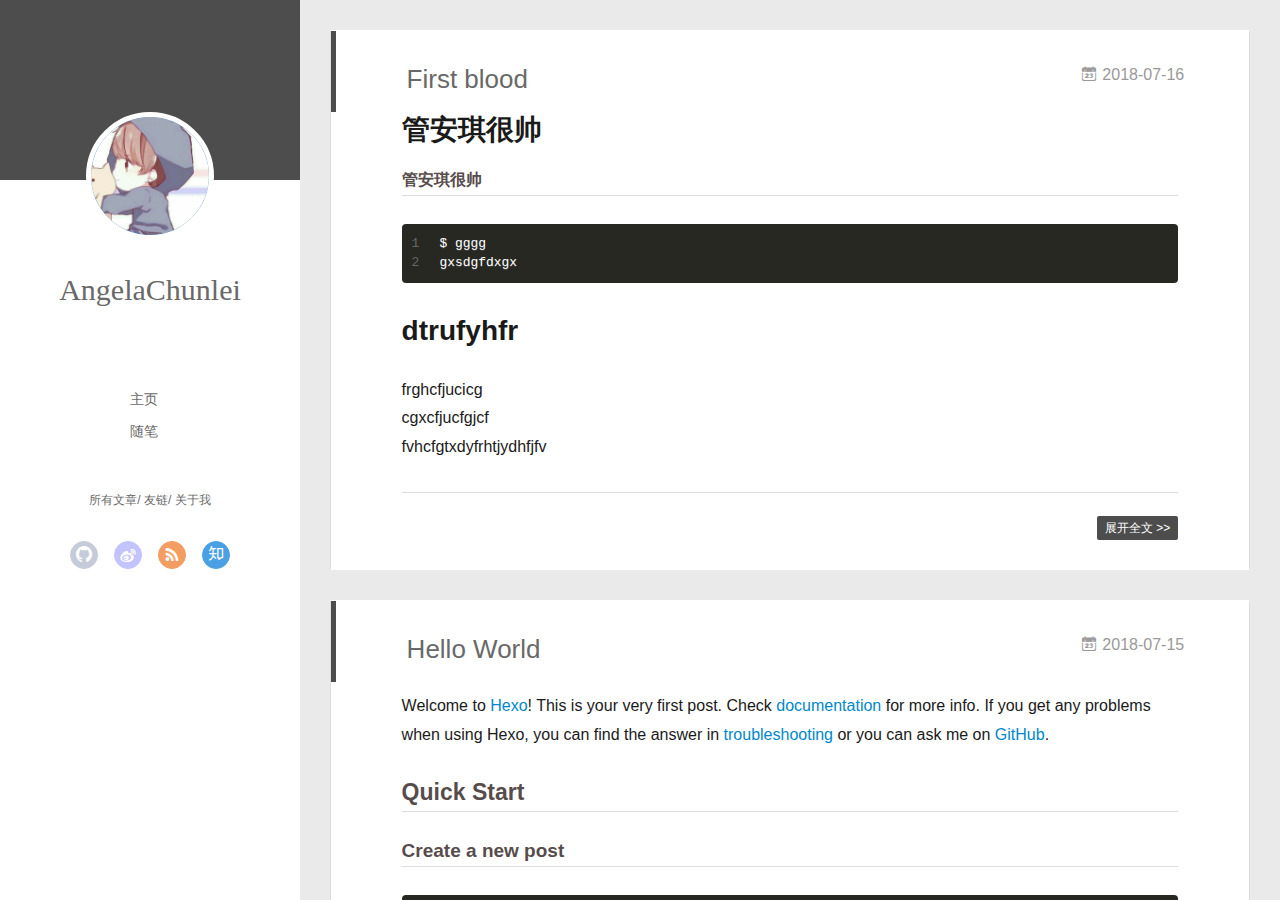
==== index.html @ 21197af5 "Site updated: 2018-07-16 19:53:15" ====
<!DOCTYPE html>
<html>
<head>
  <meta charset="utf-8">
  
  <meta name="renderer" content="webkit">
  <meta http-equiv="X-UA-Compatible" content="IE=edge" >
  <link rel="dns-prefetch" href="http://yoursite.com">
  <title>Dondo Music</title>
  <meta name="viewport" content="width=device-width, initial-scale=1, maximum-scale=1">
  <meta property="og:type" content="website">
<meta property="og:title" content="Dondo Music">
<meta property="og:url" content="http://yoursite.com/index.html">
<meta property="og:site_name" content="Dondo Music">
<meta property="og:locale" content="default">
<meta name="twitter:card" content="summary">
<meta name="twitter:title" content="Dondo Music">
  
    <link rel="alternative" href="/atom.xml" title="Dondo Music" type="application/atom+xml">
  
  
    <link rel="icon" href="/favicon.png">
  
  <link rel="stylesheet" type="text/css" href="/./main.0cf68a.css">
  <style type="text/css">
  
    #container.show {
      background: linear-gradient(200deg,#a0cfe4,#e8c37e);
    }
  </style>
  

  

</head>

<body>
  <div id="container" q-class="show:isCtnShow">
    <canvas id="anm-canvas" class="anm-canvas"></canvas>
    <div class="left-col" q-class="show:isShow">
      
<div class="overlay" style="background: #4d4d4d"></div>
<div class="intrude-less">
	<header id="header" class="inner">
		<a href="/" class="profilepic">
			<img src="img/2.jpg" class="js-avatar">
		</a>
		<hgroup>
		  <h1 class="header-author"><a href="/">AngelaChunlei</a></h1>
		</hgroup>
		

		<nav class="header-menu">
			<ul>
			
				<li><a href="/">主页</a></li>
	        
				<li><a href="/tags/随笔/">随笔</a></li>
	        
			</ul>
		</nav>
		<nav class="header-smart-menu">
    		
    			
    			<a q-on="click: openSlider(e, 'innerArchive')" href="javascript:void(0)">所有文章</a>
    			
            
    			
    			<a q-on="click: openSlider(e, 'friends')" href="javascript:void(0)">友链</a>
    			
            
    			
    			<a q-on="click: openSlider(e, 'aboutme')" href="javascript:void(0)">关于我</a>
    			
            
		</nav>
		<nav class="header-nav">
			<div class="social">
				
					<a class="github" target="_blank" href="#" title="github"><i class="icon-github"></i></a>
		        
					<a class="weibo" target="_blank" href="#" title="weibo"><i class="icon-weibo"></i></a>
		        
					<a class="rss" target="_blank" href="#" title="rss"><i class="icon-rss"></i></a>
		        
					<a class="zhihu" target="_blank" href="#" title="zhihu"><i class="icon-zhihu"></i></a>
		        
			</div>
		</nav>
	</header>		
</div>

    </div>
    <div class="mid-col" q-class="show:isShow,hide:isShow|isFalse">
      
<nav id="mobile-nav">
  	<div class="overlay js-overlay" style="background: #4d4d4d"></div>
	<div class="btnctn js-mobile-btnctn">
  		<div class="slider-trigger list" q-on="click: openSlider(e)"><i class="icon icon-sort"></i></div>
	</div>
	<div class="intrude-less">
		<header id="header" class="inner">
			<div class="profilepic">
				<img src="img/2.jpg" class="js-avatar">
			</div>
			<hgroup>
			  <h1 class="header-author js-header-author">AngelaChunlei</h1>
			</hgroup>
			
			
			
				
			
				
			
			
			
			<nav class="header-nav">
				<div class="social">
					
						<a class="github" target="_blank" href="#" title="github"><i class="icon-github"></i></a>
			        
						<a class="weibo" target="_blank" href="#" title="weibo"><i class="icon-weibo"></i></a>
			        
						<a class="rss" target="_blank" href="#" title="rss"><i class="icon-rss"></i></a>
			        
						<a class="zhihu" target="_blank" href="#" title="zhihu"><i class="icon-zhihu"></i></a>
			        
				</div>
			</nav>

			<nav class="header-menu js-header-menu">
				<ul style="width: 50%">
				
				
					<li style="width: 50%"><a href="/">主页</a></li>
		        
					<li style="width: 50%"><a href="/tags/随笔/">随笔</a></li>
		        
				</ul>
			</nav>
		</header>				
	</div>
	<div class="mobile-mask" style="display:none" q-show="isShow"></div>
</nav>

      <div id="wrapper" class="body-wrap">
        <div class="menu-l">
          <div class="canvas-wrap">
            <canvas data-colors="#eaeaea" data-sectionHeight="100" data-contentId="js-content" id="myCanvas1" class="anm-canvas"></canvas>
          </div>
          <div id="js-content" class="content-ll">
            
  
    <article id="post-First-blood" class="article article-type-post  article-index" itemscope itemprop="blogPost">
  <div class="article-inner">
    
      <header class="article-header">
        
  
    <h1 itemprop="name">
      <a class="article-title" href="/2018/07/16/First-blood/">First blood</a>
    </h1>
  

        
        <a href="/2018/07/16/First-blood/" class="archive-article-date">
  	<time datetime="2018-07-16T11:50:31.000Z" itemprop="datePublished"><i class="icon-calendar icon"></i>2018-07-16</time>
</a>
        
      </header>
    
    <div class="article-entry" itemprop="articleBody">
      
        <h1 id="管安琪很帅"><a href="#管安琪很帅" class="headerlink" title="管安琪很帅"></a>管安琪很帅</h1><h5 id="管安琪很帅-1"><a href="#管安琪很帅-1" class="headerlink" title="管安琪很帅"></a>管安琪很帅</h5><figure class="highlight plain"><table><tr><td class="gutter"><pre><span class="line">1</span><br><span class="line">2</span><br></pre></td><td class="code"><pre><span class="line">$ gggg</span><br><span class="line">gxsdgfdxgx</span><br></pre></td></tr></table></figure>
<h1 id="dtrufyhfr"><a href="#dtrufyhfr" class="headerlink" title="dtrufyhfr"></a>dtrufyhfr</h1><p>frghcfjucicg<br>cgxcfjucfgjcf<br>fvhcfgtxdyfrhtjydhfjfv</p>

      

      
    </div>
    <div class="article-info article-info-index">
      
      
      

      
        <p class="article-more-link">
          <a class="article-more-a" href="/2018/07/16/First-blood/">展开全文 >></a>
        </p>
      

      
      <div class="clearfix"></div>
    </div>
  </div>
</article>

<aside class="wrap-side-operation">
    <div class="mod-side-operation">
        
        <div class="jump-container" id="js-jump-container" style="display:none;">
            <a href="javascript:void(0)" class="mod-side-operation__jump-to-top">
                <i class="icon-font icon-back"></i>
            </a>
            <div id="js-jump-plan-container" class="jump-plan-container" style="top: -11px;">
                <i class="icon-font icon-plane jump-plane"></i>
            </div>
        </div>
        
        
    </div>
</aside>




  
    <article id="post-hello-world" class="article article-type-post  article-index" itemscope itemprop="blogPost">
  <div class="article-inner">
    
      <header class="article-header">
        
  
    <h1 itemprop="name">
      <a class="article-title" href="/2018/07/15/hello-world/">Hello World</a>
    </h1>
  

        
        <a href="/2018/07/15/hello-world/" class="archive-article-date">
  	<time datetime="2018-07-15T01:03:56.798Z" itemprop="datePublished"><i class="icon-calendar icon"></i>2018-07-15</time>
</a>
        
      </header>
    
    <div class="article-entry" itemprop="articleBody">
      
        <p>Welcome to <a href="https://hexo.io/" target="_blank" rel="noopener">Hexo</a>! This is your very first post. Check <a href="https://hexo.io/docs/" target="_blank" rel="noopener">documentation</a> for more info. If you get any problems when using Hexo, you can find the answer in <a href="https://hexo.io/docs/troubleshooting.html" target="_blank" rel="noopener">troubleshooting</a> or you can ask me on <a href="https://github.com/hexojs/hexo/issues" target="_blank" rel="noopener">GitHub</a>.</p>
<h2 id="Quick-Start"><a href="#Quick-Start" class="headerlink" title="Quick Start"></a>Quick Start</h2><h3 id="Create-a-new-post"><a href="#Create-a-new-post" class="headerlink" title="Create a new post"></a>Create a new post</h3><figure class="highlight bash"><table><tr><td class="gutter"><pre><span class="line">1</span><br></pre></td><td class="code"><pre><span class="line">$ hexo new <span class="string">"My New Post"</span></span><br></pre></td></tr></table></figure>
<p>More info: <a href="https://hexo.io/docs/writing.html" target="_blank" rel="noopener">Writing</a></p>
<h3 id="Run-server"><a href="#Run-server" class="headerlink" title="Run server"></a>Run server</h3><figure class="highlight bash"><table><tr><td class="gutter"><pre><span class="line">1</span><br></pre></td><td class="code"><pre><span class="line">$ hexo server</span><br></pre></td></tr></table></figure>
<p>More info: <a href="https://hexo.io/docs/server.html" target="_blank" rel="noopener">Server</a></p>
<h3 id="Generate-static-files"><a href="#Generate-static-files" class="headerlink" title="Generate static files"></a>Generate static files</h3><figure class="highlight bash"><table><tr><td class="gutter"><pre><span class="line">1</span><br></pre></td><td class="code"><pre><span class="line">$ hexo generate</span><br></pre></td></tr></table></figure>
<p>More info: <a href="https://hexo.io/docs/generating.html" target="_blank" rel="noopener">Generating</a></p>
<h3 id="Deploy-to-remote-sites"><a href="#Deploy-to-remote-sites" class="headerlink" title="Deploy to remote sites"></a>Deploy to remote sites</h3><figure class="highlight bash"><table><tr><td class="gutter"><pre><span class="line">1</span><br></pre></td><td class="code"><pre><span class="line">$ hexo deploy</span><br></pre></td></tr></table></figure>
<p>More info: <a href="https://hexo.io/docs/deployment.html" target="_blank" rel="noopener">Deployment</a></p>

      

      
    </div>
    <div class="article-info article-info-index">
      
      
      

      
        <p class="article-more-link">
          <a class="article-more-a" href="/2018/07/15/hello-world/">展开全文 >></a>
        </p>
      

      
      <div class="clearfix"></div>
    </div>
  </div>
</article>

<aside class="wrap-side-operation">
    <div class="mod-side-operation">
        
        <div class="jump-container" id="js-jump-container" style="display:none;">
            <a href="javascript:void(0)" class="mod-side-operation__jump-to-top">
                <i class="icon-font icon-back"></i>
            </a>
            <div id="js-jump-plan-container" class="jump-plan-container" style="top: -11px;">
                <i class="icon-font icon-plane jump-plane"></i>
            </div>
        </div>
        
        
    </div>
</aside>




  
  


          </div>
        </div>
      </div>
      <footer id="footer">
  <div class="outer">
    <div id="footer-info">
    	<div class="footer-left">
    		&copy; 2018 AngelaChunlei
    	</div>
      	<div class="footer-right">
      		<a href="http://hexo.io/" target="_blank">Hexo</a>  Theme <a href="https://github.com/litten/hexo-theme-yilia" target="_blank">Yilia</a> by Litten
      	</div>
    </div>
  </div>
</footer>
    </div>
    <script>
	var yiliaConfig = {
		mathjax: false,
		isHome: true,
		isPost: false,
		isArchive: false,
		isTag: false,
		isCategory: false,
		open_in_new: false,
		toc_hide_index: true,
		root: "/",
		innerArchive: true,
		showTags: false
	}
</script>

<script>!function(t){function n(e){if(r[e])return r[e].exports;var i=r[e]={exports:{},id:e,loaded:!1};return t[e].call(i.exports,i,i.exports,n),i.loaded=!0,i.exports}var r={};n.m=t,n.c=r,n.p="./",n(0)}([function(t,n,r){r(195),t.exports=r(191)},function(t,n,r){var e=r(3),i=r(52),o=r(27),u=r(28),c=r(53),f="prototype",a=function(t,n,r){var s,l,h,v,p=t&a.F,d=t&a.G,y=t&a.S,g=t&a.P,b=t&a.B,m=d?e:y?e[n]||(e[n]={}):(e[n]||{})[f],x=d?i:i[n]||(i[n]={}),w=x[f]||(x[f]={});d&&(r=n);for(s in r)l=!p&&m&&void 0!==m[s],h=(l?m:r)[s],v=b&&l?c(h,e):g&&"function"==typeof h?c(Function.call,h):h,m&&u(m,s,h,t&a.U),x[s]!=h&&o(x,s,v),g&&w[s]!=h&&(w[s]=h)};e.core=i,a.F=1,a.G=2,a.S=4,a.P=8,a.B=16,a.W=32,a.U=64,a.R=128,t.exports=a},function(t,n,r){var e=r(6);t.exports=function(t){if(!e(t))throw TypeError(t+" is not an object!");return t}},function(t,n){var r=t.exports="undefined"!=typeof window&&window.Math==Math?window:"undefined"!=typeof self&&self.Math==Math?self:Function("return this")();"number"==typeof __g&&(__g=r)},function(t,n){t.exports=function(t){try{return!!t()}catch(t){return!0}}},function(t,n){var r=t.exports="undefined"!=typeof window&&window.Math==Math?window:"undefined"!=typeof self&&self.Math==Math?self:Function("return this")();"number"==typeof __g&&(__g=r)},function(t,n){t.exports=function(t){return"object"==typeof t?null!==t:"function"==typeof t}},function(t,n,r){var e=r(126)("wks"),i=r(76),o=r(3).Symbol,u="function"==typeof o;(t.exports=function(t){return e[t]||(e[t]=u&&o[t]||(u?o:i)("Symbol."+t))}).store=e},function(t,n){var r={}.hasOwnProperty;t.exports=function(t,n){return r.call(t,n)}},function(t,n,r){var e=r(94),i=r(33);t.exports=function(t){return e(i(t))}},function(t,n,r){t.exports=!r(4)(function(){return 7!=Object.defineProperty({},"a",{get:function(){return 7}}).a})},function(t,n,r){var e=r(2),i=r(167),o=r(50),u=Object.defineProperty;n.f=r(10)?Object.defineProperty:function(t,n,r){if(e(t),n=o(n,!0),e(r),i)try{return u(t,n,r)}catch(t){}if("get"in r||"set"in r)throw TypeError("Accessors not supported!");return"value"in r&&(t[n]=r.value),t}},function(t,n,r){t.exports=!r(18)(function(){return 7!=Object.defineProperty({},"a",{get:function(){return 7}}).a})},function(t,n,r){var e=r(14),i=r(22);t.exports=r(12)?function(t,n,r){return e.f(t,n,i(1,r))}:function(t,n,r){return t[n]=r,t}},function(t,n,r){var e=r(20),i=r(58),o=r(42),u=Object.defineProperty;n.f=r(12)?Object.defineProperty:function(t,n,r){if(e(t),n=o(n,!0),e(r),i)try{return u(t,n,r)}catch(t){}if("get"in r||"set"in r)throw TypeError("Accessors not supported!");return"value"in r&&(t[n]=r.value),t}},function(t,n,r){var e=r(40)("wks"),i=r(23),o=r(5).Symbol,u="function"==typeof o;(t.exports=function(t){return e[t]||(e[t]=u&&o[t]||(u?o:i)("Symbol."+t))}).store=e},function(t,n,r){var e=r(67),i=Math.min;t.exports=function(t){return t>0?i(e(t),9007199254740991):0}},function(t,n,r){var e=r(46);t.exports=function(t){return Object(e(t))}},function(t,n){t.exports=function(t){try{return!!t()}catch(t){return!0}}},function(t,n,r){var e=r(63),i=r(34);t.exports=Object.keys||function(t){return e(t,i)}},function(t,n,r){var e=r(21);t.exports=function(t){if(!e(t))throw TypeError(t+" is not an object!");return t}},function(t,n){t.exports=function(t){return"object"==typeof t?null!==t:"function"==typeof t}},function(t,n){t.exports=function(t,n){return{enumerable:!(1&t),configurable:!(2&t),writable:!(4&t),value:n}}},function(t,n){var r=0,e=Math.random();t.exports=function(t){return"Symbol(".concat(void 0===t?"":t,")_",(++r+e).toString(36))}},function(t,n){var r={}.hasOwnProperty;t.exports=function(t,n){return r.call(t,n)}},function(t,n){var r=t.exports={version:"2.4.0"};"number"==typeof __e&&(__e=r)},function(t,n){t.exports=function(t){if("function"!=typeof t)throw TypeError(t+" is not a function!");return t}},function(t,n,r){var e=r(11),i=r(66);t.exports=r(10)?function(t,n,r){return e.f(t,n,i(1,r))}:function(t,n,r){return t[n]=r,t}},function(t,n,r){var e=r(3),i=r(27),o=r(24),u=r(76)("src"),c="toString",f=Function[c],a=(""+f).split(c);r(52).inspectSource=function(t){return f.call(t)},(t.exports=function(t,n,r,c){var f="function"==typeof r;f&&(o(r,"name")||i(r,"name",n)),t[n]!==r&&(f&&(o(r,u)||i(r,u,t[n]?""+t[n]:a.join(String(n)))),t===e?t[n]=r:c?t[n]?t[n]=r:i(t,n,r):(delete t[n],i(t,n,r)))})(Function.prototype,c,function(){return"function"==typeof this&&this[u]||f.call(this)})},function(t,n,r){var e=r(1),i=r(4),o=r(46),u=function(t,n,r,e){var i=String(o(t)),u="<"+n;return""!==r&&(u+=" "+r+'="'+String(e).replace(/"/g,"&quot;")+'"'),u+">"+i+"</"+n+">"};t.exports=function(t,n){var r={};r[t]=n(u),e(e.P+e.F*i(function(){var n=""[t]('"');return n!==n.toLowerCase()||n.split('"').length>3}),"String",r)}},function(t,n,r){var e=r(115),i=r(46);t.exports=function(t){return e(i(t))}},function(t,n,r){var e=r(116),i=r(66),o=r(30),u=r(50),c=r(24),f=r(167),a=Object.getOwnPropertyDescriptor;n.f=r(10)?a:function(t,n){if(t=o(t),n=u(n,!0),f)try{return a(t,n)}catch(t){}if(c(t,n))return i(!e.f.call(t,n),t[n])}},function(t,n,r){var e=r(24),i=r(17),o=r(145)("IE_PROTO"),u=Object.prototype;t.exports=Object.getPrototypeOf||function(t){return t=i(t),e(t,o)?t[o]:"function"==typeof t.constructor&&t instanceof t.constructor?t.constructor.prototype:t instanceof Object?u:null}},function(t,n){t.exports=function(t){if(void 0==t)throw TypeError("Can't call method on  "+t);return t}},function(t,n){t.exports="constructor,hasOwnProperty,isPrototypeOf,propertyIsEnumerable,toLocaleString,toString,valueOf".split(",")},function(t,n){t.exports={}},function(t,n){t.exports=!0},function(t,n){n.f={}.propertyIsEnumerable},function(t,n,r){var e=r(14).f,i=r(8),o=r(15)("toStringTag");t.exports=function(t,n,r){t&&!i(t=r?t:t.prototype,o)&&e(t,o,{configurable:!0,value:n})}},function(t,n,r){var e=r(40)("keys"),i=r(23);t.exports=function(t){return e[t]||(e[t]=i(t))}},function(t,n,r){var e=r(5),i="__core-js_shared__",o=e[i]||(e[i]={});t.exports=function(t){return o[t]||(o[t]={})}},function(t,n){var r=Math.ceil,e=Math.floor;t.exports=function(t){return isNaN(t=+t)?0:(t>0?e:r)(t)}},function(t,n,r){var e=r(21);t.exports=function(t,n){if(!e(t))return t;var r,i;if(n&&"function"==typeof(r=t.toString)&&!e(i=r.call(t)))return i;if("function"==typeof(r=t.valueOf)&&!e(i=r.call(t)))return i;if(!n&&"function"==typeof(r=t.toString)&&!e(i=r.call(t)))return i;throw TypeError("Can't convert object to primitive value")}},function(t,n,r){var e=r(5),i=r(25),o=r(36),u=r(44),c=r(14).f;t.exports=function(t){var n=i.Symbol||(i.Symbol=o?{}:e.Symbol||{});"_"==t.charAt(0)||t in n||c(n,t,{value:u.f(t)})}},function(t,n,r){n.f=r(15)},function(t,n){var r={}.toString;t.exports=function(t){return r.call(t).slice(8,-1)}},function(t,n){t.exports=function(t){if(void 0==t)throw TypeError("Can't call method on  "+t);return t}},function(t,n,r){var e=r(4);t.exports=function(t,n){return!!t&&e(function(){n?t.call(null,function(){},1):t.call(null)})}},function(t,n,r){var e=r(53),i=r(115),o=r(17),u=r(16),c=r(203);t.exports=function(t,n){var r=1==t,f=2==t,a=3==t,s=4==t,l=6==t,h=5==t||l,v=n||c;return function(n,c,p){for(var d,y,g=o(n),b=i(g),m=e(c,p,3),x=u(b.length),w=0,S=r?v(n,x):f?v(n,0):void 0;x>w;w++)if((h||w in b)&&(d=b[w],y=m(d,w,g),t))if(r)S[w]=y;else if(y)switch(t){case 3:return!0;case 5:return d;case 6:return w;case 2:S.push(d)}else if(s)return!1;return l?-1:a||s?s:S}}},function(t,n,r){var e=r(1),i=r(52),o=r(4);t.exports=function(t,n){var r=(i.Object||{})[t]||Object[t],u={};u[t]=n(r),e(e.S+e.F*o(function(){r(1)}),"Object",u)}},function(t,n,r){var e=r(6);t.exports=function(t,n){if(!e(t))return t;var r,i;if(n&&"function"==typeof(r=t.toString)&&!e(i=r.call(t)))return i;if("function"==typeof(r=t.valueOf)&&!e(i=r.call(t)))return i;if(!n&&"function"==typeof(r=t.toString)&&!e(i=r.call(t)))return i;throw TypeError("Can't convert object to primitive value")}},function(t,n,r){var e=r(5),i=r(25),o=r(91),u=r(13),c="prototype",f=function(t,n,r){var a,s,l,h=t&f.F,v=t&f.G,p=t&f.S,d=t&f.P,y=t&f.B,g=t&f.W,b=v?i:i[n]||(i[n]={}),m=b[c],x=v?e:p?e[n]:(e[n]||{})[c];v&&(r=n);for(a in r)(s=!h&&x&&void 0!==x[a])&&a in b||(l=s?x[a]:r[a],b[a]=v&&"function"!=typeof x[a]?r[a]:y&&s?o(l,e):g&&x[a]==l?function(t){var n=function(n,r,e){if(this instanceof t){switch(arguments.length){case 0:return new t;case 1:return new t(n);case 2:return new t(n,r)}return new t(n,r,e)}return t.apply(this,arguments)};return n[c]=t[c],n}(l):d&&"function"==typeof l?o(Function.call,l):l,d&&((b.virtual||(b.virtual={}))[a]=l,t&f.R&&m&&!m[a]&&u(m,a,l)))};f.F=1,f.G=2,f.S=4,f.P=8,f.B=16,f.W=32,f.U=64,f.R=128,t.exports=f},function(t,n){var r=t.exports={version:"2.4.0"};"number"==typeof __e&&(__e=r)},function(t,n,r){var e=r(26);t.exports=function(t,n,r){if(e(t),void 0===n)return t;switch(r){case 1:return function(r){return t.call(n,r)};case 2:return function(r,e){return t.call(n,r,e)};case 3:return function(r,e,i){return t.call(n,r,e,i)}}return function(){return t.apply(n,arguments)}}},function(t,n,r){var e=r(183),i=r(1),o=r(126)("metadata"),u=o.store||(o.store=new(r(186))),c=function(t,n,r){var i=u.get(t);if(!i){if(!r)return;u.set(t,i=new e)}var o=i.get(n);if(!o){if(!r)return;i.set(n,o=new e)}return o},f=function(t,n,r){var e=c(n,r,!1);return void 0!==e&&e.has(t)},a=function(t,n,r){var e=c(n,r,!1);return void 0===e?void 0:e.get(t)},s=function(t,n,r,e){c(r,e,!0).set(t,n)},l=function(t,n){var r=c(t,n,!1),e=[];return r&&r.forEach(function(t,n){e.push(n)}),e},h=function(t){return void 0===t||"symbol"==typeof t?t:String(t)},v=function(t){i(i.S,"Reflect",t)};t.exports={store:u,map:c,has:f,get:a,set:s,keys:l,key:h,exp:v}},function(t,n,r){"use strict";if(r(10)){var e=r(69),i=r(3),o=r(4),u=r(1),c=r(127),f=r(152),a=r(53),s=r(68),l=r(66),h=r(27),v=r(73),p=r(67),d=r(16),y=r(75),g=r(50),b=r(24),m=r(180),x=r(114),w=r(6),S=r(17),_=r(137),O=r(70),E=r(32),P=r(71).f,j=r(154),F=r(76),M=r(7),A=r(48),N=r(117),T=r(146),I=r(155),k=r(80),L=r(123),R=r(74),C=r(130),D=r(160),U=r(11),W=r(31),G=U.f,B=W.f,V=i.RangeError,z=i.TypeError,q=i.Uint8Array,K="ArrayBuffer",J="Shared"+K,Y="BYTES_PER_ELEMENT",H="prototype",$=Array[H],X=f.ArrayBuffer,Q=f.DataView,Z=A(0),tt=A(2),nt=A(3),rt=A(4),et=A(5),it=A(6),ot=N(!0),ut=N(!1),ct=I.values,ft=I.keys,at=I.entries,st=$.lastIndexOf,lt=$.reduce,ht=$.reduceRight,vt=$.join,pt=$.sort,dt=$.slice,yt=$.toString,gt=$.toLocaleString,bt=M("iterator"),mt=M("toStringTag"),xt=F("typed_constructor"),wt=F("def_constructor"),St=c.CONSTR,_t=c.TYPED,Ot=c.VIEW,Et="Wrong length!",Pt=A(1,function(t,n){return Tt(T(t,t[wt]),n)}),jt=o(function(){return 1===new q(new Uint16Array([1]).buffer)[0]}),Ft=!!q&&!!q[H].set&&o(function(){new q(1).set({})}),Mt=function(t,n){if(void 0===t)throw z(Et);var r=+t,e=d(t);if(n&&!m(r,e))throw V(Et);return e},At=function(t,n){var r=p(t);if(r<0||r%n)throw V("Wrong offset!");return r},Nt=function(t){if(w(t)&&_t in t)return t;throw z(t+" is not a typed array!")},Tt=function(t,n){if(!(w(t)&&xt in t))throw z("It is not a typed array constructor!");return new t(n)},It=function(t,n){return kt(T(t,t[wt]),n)},kt=function(t,n){for(var r=0,e=n.length,i=Tt(t,e);e>r;)i[r]=n[r++];return i},Lt=function(t,n,r){G(t,n,{get:function(){return this._d[r]}})},Rt=function(t){var n,r,e,i,o,u,c=S(t),f=arguments.length,s=f>1?arguments[1]:void 0,l=void 0!==s,h=j(c);if(void 0!=h&&!_(h)){for(u=h.call(c),e=[],n=0;!(o=u.next()).done;n++)e.push(o.value);c=e}for(l&&f>2&&(s=a(s,arguments[2],2)),n=0,r=d(c.length),i=Tt(this,r);r>n;n++)i[n]=l?s(c[n],n):c[n];return i},Ct=function(){for(var t=0,n=arguments.length,r=Tt(this,n);n>t;)r[t]=arguments[t++];return r},Dt=!!q&&o(function(){gt.call(new q(1))}),Ut=function(){return gt.apply(Dt?dt.call(Nt(this)):Nt(this),arguments)},Wt={copyWithin:function(t,n){return D.call(Nt(this),t,n,arguments.length>2?arguments[2]:void 0)},every:function(t){return rt(Nt(this),t,arguments.length>1?arguments[1]:void 0)},fill:function(t){return C.apply(Nt(this),arguments)},filter:function(t){return It(this,tt(Nt(this),t,arguments.length>1?arguments[1]:void 0))},find:function(t){return et(Nt(this),t,arguments.length>1?arguments[1]:void 0)},findIndex:function(t){return it(Nt(this),t,arguments.length>1?arguments[1]:void 0)},forEach:function(t){Z(Nt(this),t,arguments.length>1?arguments[1]:void 0)},indexOf:function(t){return ut(Nt(this),t,arguments.length>1?arguments[1]:void 0)},includes:function(t){return ot(Nt(this),t,arguments.length>1?arguments[1]:void 0)},join:function(t){return vt.apply(Nt(this),arguments)},lastIndexOf:function(t){return st.apply(Nt(this),arguments)},map:function(t){return Pt(Nt(this),t,arguments.length>1?arguments[1]:void 0)},reduce:function(t){return lt.apply(Nt(this),arguments)},reduceRight:function(t){return ht.apply(Nt(this),arguments)},reverse:function(){for(var t,n=this,r=Nt(n).length,e=Math.floor(r/2),i=0;i<e;)t=n[i],n[i++]=n[--r],n[r]=t;return n},some:function(t){return nt(Nt(this),t,arguments.length>1?arguments[1]:void 0)},sort:function(t){return pt.call(Nt(this),t)},subarray:function(t,n){var r=Nt(this),e=r.length,i=y(t,e);return new(T(r,r[wt]))(r.buffer,r.byteOffset+i*r.BYTES_PER_ELEMENT,d((void 0===n?e:y(n,e))-i))}},Gt=function(t,n){return It(this,dt.call(Nt(this),t,n))},Bt=function(t){Nt(this);var n=At(arguments[1],1),r=this.length,e=S(t),i=d(e.length),o=0;if(i+n>r)throw V(Et);for(;o<i;)this[n+o]=e[o++]},Vt={entries:function(){return at.call(Nt(this))},keys:function(){return ft.call(Nt(this))},values:function(){return ct.call(Nt(this))}},zt=function(t,n){return w(t)&&t[_t]&&"symbol"!=typeof n&&n in t&&String(+n)==String(n)},qt=function(t,n){return zt(t,n=g(n,!0))?l(2,t[n]):B(t,n)},Kt=function(t,n,r){return!(zt(t,n=g(n,!0))&&w(r)&&b(r,"value"))||b(r,"get")||b(r,"set")||r.configurable||b(r,"writable")&&!r.writable||b(r,"enumerable")&&!r.enumerable?G(t,n,r):(t[n]=r.value,t)};St||(W.f=qt,U.f=Kt),u(u.S+u.F*!St,"Object",{getOwnPropertyDescriptor:qt,defineProperty:Kt}),o(function(){yt.call({})})&&(yt=gt=function(){return vt.call(this)});var Jt=v({},Wt);v(Jt,Vt),h(Jt,bt,Vt.values),v(Jt,{slice:Gt,set:Bt,constructor:function(){},toString:yt,toLocaleString:Ut}),Lt(Jt,"buffer","b"),Lt(Jt,"byteOffset","o"),Lt(Jt,"byteLength","l"),Lt(Jt,"length","e"),G(Jt,mt,{get:function(){return this[_t]}}),t.exports=function(t,n,r,f){f=!!f;var a=t+(f?"Clamped":"")+"Array",l="Uint8Array"!=a,v="get"+t,p="set"+t,y=i[a],g=y||{},b=y&&E(y),m=!y||!c.ABV,S={},_=y&&y[H],j=function(t,r){var e=t._d;return e.v[v](r*n+e.o,jt)},F=function(t,r,e){var i=t._d;f&&(e=(e=Math.round(e))<0?0:e>255?255:255&e),i.v[p](r*n+i.o,e,jt)},M=function(t,n){G(t,n,{get:function(){return j(this,n)},set:function(t){return F(this,n,t)},enumerable:!0})};m?(y=r(function(t,r,e,i){s(t,y,a,"_d");var o,u,c,f,l=0,v=0;if(w(r)){if(!(r instanceof X||(f=x(r))==K||f==J))return _t in r?kt(y,r):Rt.call(y,r);o=r,v=At(e,n);var p=r.byteLength;if(void 0===i){if(p%n)throw V(Et);if((u=p-v)<0)throw V(Et)}else if((u=d(i)*n)+v>p)throw V(Et);c=u/n}else c=Mt(r,!0),u=c*n,o=new X(u);for(h(t,"_d",{b:o,o:v,l:u,e:c,v:new Q(o)});l<c;)M(t,l++)}),_=y[H]=O(Jt),h(_,"constructor",y)):L(function(t){new y(null),new y(t)},!0)||(y=r(function(t,r,e,i){s(t,y,a);var o;return w(r)?r instanceof X||(o=x(r))==K||o==J?void 0!==i?new g(r,At(e,n),i):void 0!==e?new g(r,At(e,n)):new g(r):_t in r?kt(y,r):Rt.call(y,r):new g(Mt(r,l))}),Z(b!==Function.prototype?P(g).concat(P(b)):P(g),function(t){t in y||h(y,t,g[t])}),y[H]=_,e||(_.constructor=y));var A=_[bt],N=!!A&&("values"==A.name||void 0==A.name),T=Vt.values;h(y,xt,!0),h(_,_t,a),h(_,Ot,!0),h(_,wt,y),(f?new y(1)[mt]==a:mt in _)||G(_,mt,{get:function(){return a}}),S[a]=y,u(u.G+u.W+u.F*(y!=g),S),u(u.S,a,{BYTES_PER_ELEMENT:n,from:Rt,of:Ct}),Y in _||h(_,Y,n),u(u.P,a,Wt),R(a),u(u.P+u.F*Ft,a,{set:Bt}),u(u.P+u.F*!N,a,Vt),u(u.P+u.F*(_.toString!=yt),a,{toString:yt}),u(u.P+u.F*o(function(){new y(1).slice()}),a,{slice:Gt}),u(u.P+u.F*(o(function(){return[1,2].toLocaleString()!=new y([1,2]).toLocaleString()})||!o(function(){_.toLocaleString.call([1,2])})),a,{toLocaleString:Ut}),k[a]=N?A:T,e||N||h(_,bt,T)}}else t.exports=function(){}},function(t,n){var r={}.toString;t.exports=function(t){return r.call(t).slice(8,-1)}},function(t,n,r){var e=r(21),i=r(5).document,o=e(i)&&e(i.createElement);t.exports=function(t){return o?i.createElement(t):{}}},function(t,n,r){t.exports=!r(12)&&!r(18)(function(){return 7!=Object.defineProperty(r(57)("div"),"a",{get:function(){return 7}}).a})},function(t,n,r){"use strict";var e=r(36),i=r(51),o=r(64),u=r(13),c=r(8),f=r(35),a=r(96),s=r(38),l=r(103),h=r(15)("iterator"),v=!([].keys&&"next"in[].keys()),p="keys",d="values",y=function(){return this};t.exports=function(t,n,r,g,b,m,x){a(r,n,g);var w,S,_,O=function(t){if(!v&&t in F)return F[t];switch(t){case p:case d:return function(){return new r(this,t)}}return function(){return new r(this,t)}},E=n+" Iterator",P=b==d,j=!1,F=t.prototype,M=F[h]||F["@@iterator"]||b&&F[b],A=M||O(b),N=b?P?O("entries"):A:void 0,T="Array"==n?F.entries||M:M;if(T&&(_=l(T.call(new t)))!==Object.prototype&&(s(_,E,!0),e||c(_,h)||u(_,h,y)),P&&M&&M.name!==d&&(j=!0,A=function(){return M.call(this)}),e&&!x||!v&&!j&&F[h]||u(F,h,A),f[n]=A,f[E]=y,b)if(w={values:P?A:O(d),keys:m?A:O(p),entries:N},x)for(S in w)S in F||o(F,S,w[S]);else i(i.P+i.F*(v||j),n,w);return w}},function(t,n,r){var e=r(20),i=r(100),o=r(34),u=r(39)("IE_PROTO"),c=function(){},f="prototype",a=function(){var t,n=r(57)("iframe"),e=o.length;for(n.style.display="none",r(93).appendChild(n),n.src="javascript:",t=n.contentWindow.document,t.open(),t.write("<script>document.F=Object<\/script>"),t.close(),a=t.F;e--;)delete a[f][o[e]];return a()};t.exports=Object.create||function(t,n){var r;return null!==t?(c[f]=e(t),r=new c,c[f]=null,r[u]=t):r=a(),void 0===n?r:i(r,n)}},function(t,n,r){var e=r(63),i=r(34).concat("length","prototype");n.f=Object.getOwnPropertyNames||function(t){return e(t,i)}},function(t,n){n.f=Object.getOwnPropertySymbols},function(t,n,r){var e=r(8),i=r(9),o=r(90)(!1),u=r(39)("IE_PROTO");t.exports=function(t,n){var r,c=i(t),f=0,a=[];for(r in c)r!=u&&e(c,r)&&a.push(r);for(;n.length>f;)e(c,r=n[f++])&&(~o(a,r)||a.push(r));return a}},function(t,n,r){t.exports=r(13)},function(t,n,r){var e=r(76)("meta"),i=r(6),o=r(24),u=r(11).f,c=0,f=Object.isExtensible||function(){return!0},a=!r(4)(function(){return f(Object.preventExtensions({}))}),s=function(t){u(t,e,{value:{i:"O"+ ++c,w:{}}})},l=function(t,n){if(!i(t))return"symbol"==typeof t?t:("string"==typeof t?"S":"P")+t;if(!o(t,e)){if(!f(t))return"F";if(!n)return"E";s(t)}return t[e].i},h=function(t,n){if(!o(t,e)){if(!f(t))return!0;if(!n)return!1;s(t)}return t[e].w},v=function(t){return a&&p.NEED&&f(t)&&!o(t,e)&&s(t),t},p=t.exports={KEY:e,NEED:!1,fastKey:l,getWeak:h,onFreeze:v}},function(t,n){t.exports=function(t,n){return{enumerable:!(1&t),configurable:!(2&t),writable:!(4&t),value:n}}},function(t,n){var r=Math.ceil,e=Math.floor;t.exports=function(t){return isNaN(t=+t)?0:(t>0?e:r)(t)}},function(t,n){t.exports=function(t,n,r,e){if(!(t instanceof n)||void 0!==e&&e in t)throw TypeError(r+": incorrect invocation!");return t}},function(t,n){t.exports=!1},function(t,n,r){var e=r(2),i=r(173),o=r(133),u=r(145)("IE_PROTO"),c=function(){},f="prototype",a=function(){var t,n=r(132)("iframe"),e=o.length;for(n.style.display="none",r(135).appendChild(n),n.src="javascript:",t=n.contentWindow.document,t.open(),t.write("<script>document.F=Object<\/script>"),t.close(),a=t.F;e--;)delete a[f][o[e]];return a()};t.exports=Object.create||function(t,n){var r;return null!==t?(c[f]=e(t),r=new c,c[f]=null,r[u]=t):r=a(),void 0===n?r:i(r,n)}},function(t,n,r){var e=r(175),i=r(133).concat("length","prototype");n.f=Object.getOwnPropertyNames||function(t){return e(t,i)}},function(t,n,r){var e=r(175),i=r(133);t.exports=Object.keys||function(t){return e(t,i)}},function(t,n,r){var e=r(28);t.exports=function(t,n,r){for(var i in n)e(t,i,n[i],r);return t}},function(t,n,r){"use strict";var e=r(3),i=r(11),o=r(10),u=r(7)("species");t.exports=function(t){var n=e[t];o&&n&&!n[u]&&i.f(n,u,{configurable:!0,get:function(){return this}})}},function(t,n,r){var e=r(67),i=Math.max,o=Math.min;t.exports=function(t,n){return t=e(t),t<0?i(t+n,0):o(t,n)}},function(t,n){var r=0,e=Math.random();t.exports=function(t){return"Symbol(".concat(void 0===t?"":t,")_",(++r+e).toString(36))}},function(t,n,r){var e=r(33);t.exports=function(t){return Object(e(t))}},function(t,n,r){var e=r(7)("unscopables"),i=Array.prototype;void 0==i[e]&&r(27)(i,e,{}),t.exports=function(t){i[e][t]=!0}},function(t,n,r){var e=r(53),i=r(169),o=r(137),u=r(2),c=r(16),f=r(154),a={},s={},n=t.exports=function(t,n,r,l,h){var v,p,d,y,g=h?function(){return t}:f(t),b=e(r,l,n?2:1),m=0;if("function"!=typeof g)throw TypeError(t+" is not iterable!");if(o(g)){for(v=c(t.length);v>m;m++)if((y=n?b(u(p=t[m])[0],p[1]):b(t[m]))===a||y===s)return y}else for(d=g.call(t);!(p=d.next()).done;)if((y=i(d,b,p.value,n))===a||y===s)return y};n.BREAK=a,n.RETURN=s},function(t,n){t.exports={}},function(t,n,r){var e=r(11).f,i=r(24),o=r(7)("toStringTag");t.exports=function(t,n,r){t&&!i(t=r?t:t.prototype,o)&&e(t,o,{configurable:!0,value:n})}},function(t,n,r){var e=r(1),i=r(46),o=r(4),u=r(150),c="["+u+"]",f="​",a=RegExp("^"+c+c+"*"),s=RegExp(c+c+"*$"),l=function(t,n,r){var i={},c=o(function(){return!!u[t]()||f[t]()!=f}),a=i[t]=c?n(h):u[t];r&&(i[r]=a),e(e.P+e.F*c,"String",i)},h=l.trim=function(t,n){return t=String(i(t)),1&n&&(t=t.replace(a,"")),2&n&&(t=t.replace(s,"")),t};t.exports=l},function(t,n,r){t.exports={default:r(86),__esModule:!0}},function(t,n,r){t.exports={default:r(87),__esModule:!0}},function(t,n,r){"use strict";function e(t){return t&&t.__esModule?t:{default:t}}n.__esModule=!0;var i=r(84),o=e(i),u=r(83),c=e(u),f="function"==typeof c.default&&"symbol"==typeof o.default?function(t){return typeof t}:function(t){return t&&"function"==typeof c.default&&t.constructor===c.default&&t!==c.default.prototype?"symbol":typeof t};n.default="function"==typeof c.default&&"symbol"===f(o.default)?function(t){return void 0===t?"undefined":f(t)}:function(t){return t&&"function"==typeof c.default&&t.constructor===c.default&&t!==c.default.prototype?"symbol":void 0===t?"undefined":f(t)}},function(t,n,r){r(110),r(108),r(111),r(112),t.exports=r(25).Symbol},function(t,n,r){r(109),r(113),t.exports=r(44).f("iterator")},function(t,n){t.exports=function(t){if("function"!=typeof t)throw TypeError(t+" is not a function!");return t}},function(t,n){t.exports=function(){}},function(t,n,r){var e=r(9),i=r(106),o=r(105);t.exports=function(t){return function(n,r,u){var c,f=e(n),a=i(f.length),s=o(u,a);if(t&&r!=r){for(;a>s;)if((c=f[s++])!=c)return!0}else for(;a>s;s++)if((t||s in f)&&f[s]===r)return t||s||0;return!t&&-1}}},function(t,n,r){var e=r(88);t.exports=function(t,n,r){if(e(t),void 0===n)return t;switch(r){case 1:return function(r){return t.call(n,r)};case 2:return function(r,e){return t.call(n,r,e)};case 3:return function(r,e,i){return t.call(n,r,e,i)}}return function(){return t.apply(n,arguments)}}},function(t,n,r){var e=r(19),i=r(62),o=r(37);t.exports=function(t){var n=e(t),r=i.f;if(r)for(var u,c=r(t),f=o.f,a=0;c.length>a;)f.call(t,u=c[a++])&&n.push(u);return n}},function(t,n,r){t.exports=r(5).document&&document.documentElement},function(t,n,r){var e=r(56);t.exports=Object("z").propertyIsEnumerable(0)?Object:function(t){return"String"==e(t)?t.split(""):Object(t)}},function(t,n,r){var e=r(56);t.exports=Array.isArray||function(t){return"Array"==e(t)}},function(t,n,r){"use strict";var e=r(60),i=r(22),o=r(38),u={};r(13)(u,r(15)("iterator"),function(){return this}),t.exports=function(t,n,r){t.prototype=e(u,{next:i(1,r)}),o(t,n+" Iterator")}},function(t,n){t.exports=function(t,n){return{value:n,done:!!t}}},function(t,n,r){var e=r(19),i=r(9);t.exports=function(t,n){for(var r,o=i(t),u=e(o),c=u.length,f=0;c>f;)if(o[r=u[f++]]===n)return r}},function(t,n,r){var e=r(23)("meta"),i=r(21),o=r(8),u=r(14).f,c=0,f=Object.isExtensible||function(){return!0},a=!r(18)(function(){return f(Object.preventExtensions({}))}),s=function(t){u(t,e,{value:{i:"O"+ ++c,w:{}}})},l=function(t,n){if(!i(t))return"symbol"==typeof t?t:("string"==typeof t?"S":"P")+t;if(!o(t,e)){if(!f(t))return"F";if(!n)return"E";s(t)}return t[e].i},h=function(t,n){if(!o(t,e)){if(!f(t))return!0;if(!n)return!1;s(t)}return t[e].w},v=function(t){return a&&p.NEED&&f(t)&&!o(t,e)&&s(t),t},p=t.exports={KEY:e,NEED:!1,fastKey:l,getWeak:h,onFreeze:v}},function(t,n,r){var e=r(14),i=r(20),o=r(19);t.exports=r(12)?Object.defineProperties:function(t,n){i(t);for(var r,u=o(n),c=u.length,f=0;c>f;)e.f(t,r=u[f++],n[r]);return t}},function(t,n,r){var e=r(37),i=r(22),o=r(9),u=r(42),c=r(8),f=r(58),a=Object.getOwnPropertyDescriptor;n.f=r(12)?a:function(t,n){if(t=o(t),n=u(n,!0),f)try{return a(t,n)}catch(t){}if(c(t,n))return i(!e.f.call(t,n),t[n])}},function(t,n,r){var e=r(9),i=r(61).f,o={}.toString,u="object"==typeof window&&window&&Object.getOwnPropertyNames?Object.getOwnPropertyNames(window):[],c=function(t){try{return i(t)}catch(t){return u.slice()}};t.exports.f=function(t){return u&&"[object Window]"==o.call(t)?c(t):i(e(t))}},function(t,n,r){var e=r(8),i=r(77),o=r(39)("IE_PROTO"),u=Object.prototype;t.exports=Object.getPrototypeOf||function(t){return t=i(t),e(t,o)?t[o]:"function"==typeof t.constructor&&t instanceof t.constructor?t.constructor.prototype:t instanceof Object?u:null}},function(t,n,r){var e=r(41),i=r(33);t.exports=function(t){return function(n,r){var o,u,c=String(i(n)),f=e(r),a=c.length;return f<0||f>=a?t?"":void 0:(o=c.charCodeAt(f),o<55296||o>56319||f+1===a||(u=c.charCodeAt(f+1))<56320||u>57343?t?c.charAt(f):o:t?c.slice(f,f+2):u-56320+(o-55296<<10)+65536)}}},function(t,n,r){var e=r(41),i=Math.max,o=Math.min;t.exports=function(t,n){return t=e(t),t<0?i(t+n,0):o(t,n)}},function(t,n,r){var e=r(41),i=Math.min;t.exports=function(t){return t>0?i(e(t),9007199254740991):0}},function(t,n,r){"use strict";var e=r(89),i=r(97),o=r(35),u=r(9);t.exports=r(59)(Array,"Array",function(t,n){this._t=u(t),this._i=0,this._k=n},function(){var t=this._t,n=this._k,r=this._i++;return!t||r>=t.length?(this._t=void 0,i(1)):"keys"==n?i(0,r):"values"==n?i(0,t[r]):i(0,[r,t[r]])},"values"),o.Arguments=o.Array,e("keys"),e("values"),e("entries")},function(t,n){},function(t,n,r){"use strict";var e=r(104)(!0);r(59)(String,"String",function(t){this._t=String(t),this._i=0},function(){var t,n=this._t,r=this._i;return r>=n.length?{value:void 0,done:!0}:(t=e(n,r),this._i+=t.length,{value:t,done:!1})})},function(t,n,r){"use strict";var e=r(5),i=r(8),o=r(12),u=r(51),c=r(64),f=r(99).KEY,a=r(18),s=r(40),l=r(38),h=r(23),v=r(15),p=r(44),d=r(43),y=r(98),g=r(92),b=r(95),m=r(20),x=r(9),w=r(42),S=r(22),_=r(60),O=r(102),E=r(101),P=r(14),j=r(19),F=E.f,M=P.f,A=O.f,N=e.Symbol,T=e.JSON,I=T&&T.stringify,k="prototype",L=v("_hidden"),R=v("toPrimitive"),C={}.propertyIsEnumerable,D=s("symbol-registry"),U=s("symbols"),W=s("op-symbols"),G=Object[k],B="function"==typeof N,V=e.QObject,z=!V||!V[k]||!V[k].findChild,q=o&&a(function(){return 7!=_(M({},"a",{get:function(){return M(this,"a",{value:7}).a}})).a})?function(t,n,r){var e=F(G,n);e&&delete G[n],M(t,n,r),e&&t!==G&&M(G,n,e)}:M,K=function(t){var n=U[t]=_(N[k]);return n._k=t,n},J=B&&"symbol"==typeof N.iterator?function(t){return"symbol"==typeof t}:function(t){return t instanceof N},Y=function(t,n,r){return t===G&&Y(W,n,r),m(t),n=w(n,!0),m(r),i(U,n)?(r.enumerable?(i(t,L)&&t[L][n]&&(t[L][n]=!1),r=_(r,{enumerable:S(0,!1)})):(i(t,L)||M(t,L,S(1,{})),t[L][n]=!0),q(t,n,r)):M(t,n,r)},H=function(t,n){m(t);for(var r,e=g(n=x(n)),i=0,o=e.length;o>i;)Y(t,r=e[i++],n[r]);return t},$=function(t,n){return void 0===n?_(t):H(_(t),n)},X=function(t){var n=C.call(this,t=w(t,!0));return!(this===G&&i(U,t)&&!i(W,t))&&(!(n||!i(this,t)||!i(U,t)||i(this,L)&&this[L][t])||n)},Q=function(t,n){if(t=x(t),n=w(n,!0),t!==G||!i(U,n)||i(W,n)){var r=F(t,n);return!r||!i(U,n)||i(t,L)&&t[L][n]||(r.enumerable=!0),r}},Z=function(t){for(var n,r=A(x(t)),e=[],o=0;r.length>o;)i(U,n=r[o++])||n==L||n==f||e.push(n);return e},tt=function(t){for(var n,r=t===G,e=A(r?W:x(t)),o=[],u=0;e.length>u;)!i(U,n=e[u++])||r&&!i(G,n)||o.push(U[n]);return o};B||(N=function(){if(this instanceof N)throw TypeError("Symbol is not a constructor!");var t=h(arguments.length>0?arguments[0]:void 0),n=function(r){this===G&&n.call(W,r),i(this,L)&&i(this[L],t)&&(this[L][t]=!1),q(this,t,S(1,r))};return o&&z&&q(G,t,{configurable:!0,set:n}),K(t)},c(N[k],"toString",function(){return this._k}),E.f=Q,P.f=Y,r(61).f=O.f=Z,r(37).f=X,r(62).f=tt,o&&!r(36)&&c(G,"propertyIsEnumerable",X,!0),p.f=function(t){return K(v(t))}),u(u.G+u.W+u.F*!B,{Symbol:N});for(var nt="hasInstance,isConcatSpreadable,iterator,match,replace,search,species,split,toPrimitive,toStringTag,unscopables".split(","),rt=0;nt.length>rt;)v(nt[rt++]);for(var nt=j(v.store),rt=0;nt.length>rt;)d(nt[rt++]);u(u.S+u.F*!B,"Symbol",{for:function(t){return i(D,t+="")?D[t]:D[t]=N(t)},keyFor:function(t){if(J(t))return y(D,t);throw TypeError(t+" is not a symbol!")},useSetter:function(){z=!0},useSimple:function(){z=!1}}),u(u.S+u.F*!B,"Object",{create:$,defineProperty:Y,defineProperties:H,getOwnPropertyDescriptor:Q,getOwnPropertyNames:Z,getOwnPropertySymbols:tt}),T&&u(u.S+u.F*(!B||a(function(){var t=N();return"[null]"!=I([t])||"{}"!=I({a:t})||"{}"!=I(Object(t))})),"JSON",{stringify:function(t){if(void 0!==t&&!J(t)){for(var n,r,e=[t],i=1;arguments.length>i;)e.push(arguments[i++]);return n=e[1],"function"==typeof n&&(r=n),!r&&b(n)||(n=function(t,n){if(r&&(n=r.call(this,t,n)),!J(n))return n}),e[1]=n,I.apply(T,e)}}}),N[k][R]||r(13)(N[k],R,N[k].valueOf),l(N,"Symbol"),l(Math,"Math",!0),l(e.JSON,"JSON",!0)},function(t,n,r){r(43)("asyncIterator")},function(t,n,r){r(43)("observable")},function(t,n,r){r(107);for(var e=r(5),i=r(13),o=r(35),u=r(15)("toStringTag"),c=["NodeList","DOMTokenList","MediaList","StyleSheetList","CSSRuleList"],f=0;f<5;f++){var a=c[f],s=e[a],l=s&&s.prototype;l&&!l[u]&&i(l,u,a),o[a]=o.Array}},function(t,n,r){var e=r(45),i=r(7)("toStringTag"),o="Arguments"==e(function(){return arguments}()),u=function(t,n){try{return t[n]}catch(t){}};t.exports=function(t){var n,r,c;return void 0===t?"Undefined":null===t?"Null":"string"==typeof(r=u(n=Object(t),i))?r:o?e(n):"Object"==(c=e(n))&&"function"==typeof n.callee?"Arguments":c}},function(t,n,r){var e=r(45);t.exports=Object("z").propertyIsEnumerable(0)?Object:function(t){return"String"==e(t)?t.split(""):Object(t)}},function(t,n){n.f={}.propertyIsEnumerable},function(t,n,r){var e=r(30),i=r(16),o=r(75);t.exports=function(t){return function(n,r,u){var c,f=e(n),a=i(f.length),s=o(u,a);if(t&&r!=r){for(;a>s;)if((c=f[s++])!=c)return!0}else for(;a>s;s++)if((t||s in f)&&f[s]===r)return t||s||0;return!t&&-1}}},function(t,n,r){"use strict";var e=r(3),i=r(1),o=r(28),u=r(73),c=r(65),f=r(79),a=r(68),s=r(6),l=r(4),h=r(123),v=r(81),p=r(136);t.exports=function(t,n,r,d,y,g){var b=e[t],m=b,x=y?"set":"add",w=m&&m.prototype,S={},_=function(t){var n=w[t];o(w,t,"delete"==t?function(t){return!(g&&!s(t))&&n.call(this,0===t?0:t)}:"has"==t?function(t){return!(g&&!s(t))&&n.call(this,0===t?0:t)}:"get"==t?function(t){return g&&!s(t)?void 0:n.call(this,0===t?0:t)}:"add"==t?function(t){return n.call(this,0===t?0:t),this}:function(t,r){return n.call(this,0===t?0:t,r),this})};if("function"==typeof m&&(g||w.forEach&&!l(function(){(new m).entries().next()}))){var O=new m,E=O[x](g?{}:-0,1)!=O,P=l(function(){O.has(1)}),j=h(function(t){new m(t)}),F=!g&&l(function(){for(var t=new m,n=5;n--;)t[x](n,n);return!t.has(-0)});j||(m=n(function(n,r){a(n,m,t);var e=p(new b,n,m);return void 0!=r&&f(r,y,e[x],e),e}),m.prototype=w,w.constructor=m),(P||F)&&(_("delete"),_("has"),y&&_("get")),(F||E)&&_(x),g&&w.clear&&delete w.clear}else m=d.getConstructor(n,t,y,x),u(m.prototype,r),c.NEED=!0;return v(m,t),S[t]=m,i(i.G+i.W+i.F*(m!=b),S),g||d.setStrong(m,t,y),m}},function(t,n,r){"use strict";var e=r(27),i=r(28),o=r(4),u=r(46),c=r(7);t.exports=function(t,n,r){var f=c(t),a=r(u,f,""[t]),s=a[0],l=a[1];o(function(){var n={};return n[f]=function(){return 7},7!=""[t](n)})&&(i(String.prototype,t,s),e(RegExp.prototype,f,2==n?function(t,n){return l.call(t,this,n)}:function(t){return l.call(t,this)}))}
},function(t,n,r){"use strict";var e=r(2);t.exports=function(){var t=e(this),n="";return t.global&&(n+="g"),t.ignoreCase&&(n+="i"),t.multiline&&(n+="m"),t.unicode&&(n+="u"),t.sticky&&(n+="y"),n}},function(t,n){t.exports=function(t,n,r){var e=void 0===r;switch(n.length){case 0:return e?t():t.call(r);case 1:return e?t(n[0]):t.call(r,n[0]);case 2:return e?t(n[0],n[1]):t.call(r,n[0],n[1]);case 3:return e?t(n[0],n[1],n[2]):t.call(r,n[0],n[1],n[2]);case 4:return e?t(n[0],n[1],n[2],n[3]):t.call(r,n[0],n[1],n[2],n[3])}return t.apply(r,n)}},function(t,n,r){var e=r(6),i=r(45),o=r(7)("match");t.exports=function(t){var n;return e(t)&&(void 0!==(n=t[o])?!!n:"RegExp"==i(t))}},function(t,n,r){var e=r(7)("iterator"),i=!1;try{var o=[7][e]();o.return=function(){i=!0},Array.from(o,function(){throw 2})}catch(t){}t.exports=function(t,n){if(!n&&!i)return!1;var r=!1;try{var o=[7],u=o[e]();u.next=function(){return{done:r=!0}},o[e]=function(){return u},t(o)}catch(t){}return r}},function(t,n,r){t.exports=r(69)||!r(4)(function(){var t=Math.random();__defineSetter__.call(null,t,function(){}),delete r(3)[t]})},function(t,n){n.f=Object.getOwnPropertySymbols},function(t,n,r){var e=r(3),i="__core-js_shared__",o=e[i]||(e[i]={});t.exports=function(t){return o[t]||(o[t]={})}},function(t,n,r){for(var e,i=r(3),o=r(27),u=r(76),c=u("typed_array"),f=u("view"),a=!(!i.ArrayBuffer||!i.DataView),s=a,l=0,h="Int8Array,Uint8Array,Uint8ClampedArray,Int16Array,Uint16Array,Int32Array,Uint32Array,Float32Array,Float64Array".split(",");l<9;)(e=i[h[l++]])?(o(e.prototype,c,!0),o(e.prototype,f,!0)):s=!1;t.exports={ABV:a,CONSTR:s,TYPED:c,VIEW:f}},function(t,n){"use strict";var r={versions:function(){var t=window.navigator.userAgent;return{trident:t.indexOf("Trident")>-1,presto:t.indexOf("Presto")>-1,webKit:t.indexOf("AppleWebKit")>-1,gecko:t.indexOf("Gecko")>-1&&-1==t.indexOf("KHTML"),mobile:!!t.match(/AppleWebKit.*Mobile.*/),ios:!!t.match(/\(i[^;]+;( U;)? CPU.+Mac OS X/),android:t.indexOf("Android")>-1||t.indexOf("Linux")>-1,iPhone:t.indexOf("iPhone")>-1||t.indexOf("Mac")>-1,iPad:t.indexOf("iPad")>-1,webApp:-1==t.indexOf("Safari"),weixin:-1==t.indexOf("MicroMessenger")}}()};t.exports=r},function(t,n,r){"use strict";var e=r(85),i=function(t){return t&&t.__esModule?t:{default:t}}(e),o=function(){function t(t,n,e){return n||e?String.fromCharCode(n||e):r[t]||t}function n(t){return e[t]}var r={"&quot;":'"',"&lt;":"<","&gt;":">","&amp;":"&","&nbsp;":" "},e={};for(var u in r)e[r[u]]=u;return r["&apos;"]="'",e["'"]="&#39;",{encode:function(t){return t?(""+t).replace(/['<> "&]/g,n).replace(/\r?\n/g,"<br/>").replace(/\s/g,"&nbsp;"):""},decode:function(n){return n?(""+n).replace(/<br\s*\/?>/gi,"\n").replace(/&quot;|&lt;|&gt;|&amp;|&nbsp;|&apos;|&#(\d+);|&#(\d+)/g,t).replace(/\u00a0/g," "):""},encodeBase16:function(t){if(!t)return t;t+="";for(var n=[],r=0,e=t.length;e>r;r++)n.push(t.charCodeAt(r).toString(16).toUpperCase());return n.join("")},encodeBase16forJSON:function(t){if(!t)return t;t=t.replace(/[\u4E00-\u9FBF]/gi,function(t){return escape(t).replace("%u","\\u")});for(var n=[],r=0,e=t.length;e>r;r++)n.push(t.charCodeAt(r).toString(16).toUpperCase());return n.join("")},decodeBase16:function(t){if(!t)return t;t+="";for(var n=[],r=0,e=t.length;e>r;r+=2)n.push(String.fromCharCode("0x"+t.slice(r,r+2)));return n.join("")},encodeObject:function(t){if(t instanceof Array)for(var n=0,r=t.length;r>n;n++)t[n]=o.encodeObject(t[n]);else if("object"==(void 0===t?"undefined":(0,i.default)(t)))for(var e in t)t[e]=o.encodeObject(t[e]);else if("string"==typeof t)return o.encode(t);return t},loadScript:function(t){var n=document.createElement("script");document.getElementsByTagName("body")[0].appendChild(n),n.setAttribute("src",t)},addLoadEvent:function(t){var n=window.onload;"function"!=typeof window.onload?window.onload=t:window.onload=function(){n(),t()}}}}();t.exports=o},function(t,n,r){"use strict";var e=r(17),i=r(75),o=r(16);t.exports=function(t){for(var n=e(this),r=o(n.length),u=arguments.length,c=i(u>1?arguments[1]:void 0,r),f=u>2?arguments[2]:void 0,a=void 0===f?r:i(f,r);a>c;)n[c++]=t;return n}},function(t,n,r){"use strict";var e=r(11),i=r(66);t.exports=function(t,n,r){n in t?e.f(t,n,i(0,r)):t[n]=r}},function(t,n,r){var e=r(6),i=r(3).document,o=e(i)&&e(i.createElement);t.exports=function(t){return o?i.createElement(t):{}}},function(t,n){t.exports="constructor,hasOwnProperty,isPrototypeOf,propertyIsEnumerable,toLocaleString,toString,valueOf".split(",")},function(t,n,r){var e=r(7)("match");t.exports=function(t){var n=/./;try{"/./"[t](n)}catch(r){try{return n[e]=!1,!"/./"[t](n)}catch(t){}}return!0}},function(t,n,r){t.exports=r(3).document&&document.documentElement},function(t,n,r){var e=r(6),i=r(144).set;t.exports=function(t,n,r){var o,u=n.constructor;return u!==r&&"function"==typeof u&&(o=u.prototype)!==r.prototype&&e(o)&&i&&i(t,o),t}},function(t,n,r){var e=r(80),i=r(7)("iterator"),o=Array.prototype;t.exports=function(t){return void 0!==t&&(e.Array===t||o[i]===t)}},function(t,n,r){var e=r(45);t.exports=Array.isArray||function(t){return"Array"==e(t)}},function(t,n,r){"use strict";var e=r(70),i=r(66),o=r(81),u={};r(27)(u,r(7)("iterator"),function(){return this}),t.exports=function(t,n,r){t.prototype=e(u,{next:i(1,r)}),o(t,n+" Iterator")}},function(t,n,r){"use strict";var e=r(69),i=r(1),o=r(28),u=r(27),c=r(24),f=r(80),a=r(139),s=r(81),l=r(32),h=r(7)("iterator"),v=!([].keys&&"next"in[].keys()),p="keys",d="values",y=function(){return this};t.exports=function(t,n,r,g,b,m,x){a(r,n,g);var w,S,_,O=function(t){if(!v&&t in F)return F[t];switch(t){case p:case d:return function(){return new r(this,t)}}return function(){return new r(this,t)}},E=n+" Iterator",P=b==d,j=!1,F=t.prototype,M=F[h]||F["@@iterator"]||b&&F[b],A=M||O(b),N=b?P?O("entries"):A:void 0,T="Array"==n?F.entries||M:M;if(T&&(_=l(T.call(new t)))!==Object.prototype&&(s(_,E,!0),e||c(_,h)||u(_,h,y)),P&&M&&M.name!==d&&(j=!0,A=function(){return M.call(this)}),e&&!x||!v&&!j&&F[h]||u(F,h,A),f[n]=A,f[E]=y,b)if(w={values:P?A:O(d),keys:m?A:O(p),entries:N},x)for(S in w)S in F||o(F,S,w[S]);else i(i.P+i.F*(v||j),n,w);return w}},function(t,n){var r=Math.expm1;t.exports=!r||r(10)>22025.465794806718||r(10)<22025.465794806718||-2e-17!=r(-2e-17)?function(t){return 0==(t=+t)?t:t>-1e-6&&t<1e-6?t+t*t/2:Math.exp(t)-1}:r},function(t,n){t.exports=Math.sign||function(t){return 0==(t=+t)||t!=t?t:t<0?-1:1}},function(t,n,r){var e=r(3),i=r(151).set,o=e.MutationObserver||e.WebKitMutationObserver,u=e.process,c=e.Promise,f="process"==r(45)(u);t.exports=function(){var t,n,r,a=function(){var e,i;for(f&&(e=u.domain)&&e.exit();t;){i=t.fn,t=t.next;try{i()}catch(e){throw t?r():n=void 0,e}}n=void 0,e&&e.enter()};if(f)r=function(){u.nextTick(a)};else if(o){var s=!0,l=document.createTextNode("");new o(a).observe(l,{characterData:!0}),r=function(){l.data=s=!s}}else if(c&&c.resolve){var h=c.resolve();r=function(){h.then(a)}}else r=function(){i.call(e,a)};return function(e){var i={fn:e,next:void 0};n&&(n.next=i),t||(t=i,r()),n=i}}},function(t,n,r){var e=r(6),i=r(2),o=function(t,n){if(i(t),!e(n)&&null!==n)throw TypeError(n+": can't set as prototype!")};t.exports={set:Object.setPrototypeOf||("__proto__"in{}?function(t,n,e){try{e=r(53)(Function.call,r(31).f(Object.prototype,"__proto__").set,2),e(t,[]),n=!(t instanceof Array)}catch(t){n=!0}return function(t,r){return o(t,r),n?t.__proto__=r:e(t,r),t}}({},!1):void 0),check:o}},function(t,n,r){var e=r(126)("keys"),i=r(76);t.exports=function(t){return e[t]||(e[t]=i(t))}},function(t,n,r){var e=r(2),i=r(26),o=r(7)("species");t.exports=function(t,n){var r,u=e(t).constructor;return void 0===u||void 0==(r=e(u)[o])?n:i(r)}},function(t,n,r){var e=r(67),i=r(46);t.exports=function(t){return function(n,r){var o,u,c=String(i(n)),f=e(r),a=c.length;return f<0||f>=a?t?"":void 0:(o=c.charCodeAt(f),o<55296||o>56319||f+1===a||(u=c.charCodeAt(f+1))<56320||u>57343?t?c.charAt(f):o:t?c.slice(f,f+2):u-56320+(o-55296<<10)+65536)}}},function(t,n,r){var e=r(122),i=r(46);t.exports=function(t,n,r){if(e(n))throw TypeError("String#"+r+" doesn't accept regex!");return String(i(t))}},function(t,n,r){"use strict";var e=r(67),i=r(46);t.exports=function(t){var n=String(i(this)),r="",o=e(t);if(o<0||o==1/0)throw RangeError("Count can't be negative");for(;o>0;(o>>>=1)&&(n+=n))1&o&&(r+=n);return r}},function(t,n){t.exports="\t\n\v\f\r   ᠎             　\u2028\u2029\ufeff"},function(t,n,r){var e,i,o,u=r(53),c=r(121),f=r(135),a=r(132),s=r(3),l=s.process,h=s.setImmediate,v=s.clearImmediate,p=s.MessageChannel,d=0,y={},g="onreadystatechange",b=function(){var t=+this;if(y.hasOwnProperty(t)){var n=y[t];delete y[t],n()}},m=function(t){b.call(t.data)};h&&v||(h=function(t){for(var n=[],r=1;arguments.length>r;)n.push(arguments[r++]);return y[++d]=function(){c("function"==typeof t?t:Function(t),n)},e(d),d},v=function(t){delete y[t]},"process"==r(45)(l)?e=function(t){l.nextTick(u(b,t,1))}:p?(i=new p,o=i.port2,i.port1.onmessage=m,e=u(o.postMessage,o,1)):s.addEventListener&&"function"==typeof postMessage&&!s.importScripts?(e=function(t){s.postMessage(t+"","*")},s.addEventListener("message",m,!1)):e=g in a("script")?function(t){f.appendChild(a("script"))[g]=function(){f.removeChild(this),b.call(t)}}:function(t){setTimeout(u(b,t,1),0)}),t.exports={set:h,clear:v}},function(t,n,r){"use strict";var e=r(3),i=r(10),o=r(69),u=r(127),c=r(27),f=r(73),a=r(4),s=r(68),l=r(67),h=r(16),v=r(71).f,p=r(11).f,d=r(130),y=r(81),g="ArrayBuffer",b="DataView",m="prototype",x="Wrong length!",w="Wrong index!",S=e[g],_=e[b],O=e.Math,E=e.RangeError,P=e.Infinity,j=S,F=O.abs,M=O.pow,A=O.floor,N=O.log,T=O.LN2,I="buffer",k="byteLength",L="byteOffset",R=i?"_b":I,C=i?"_l":k,D=i?"_o":L,U=function(t,n,r){var e,i,o,u=Array(r),c=8*r-n-1,f=(1<<c)-1,a=f>>1,s=23===n?M(2,-24)-M(2,-77):0,l=0,h=t<0||0===t&&1/t<0?1:0;for(t=F(t),t!=t||t===P?(i=t!=t?1:0,e=f):(e=A(N(t)/T),t*(o=M(2,-e))<1&&(e--,o*=2),t+=e+a>=1?s/o:s*M(2,1-a),t*o>=2&&(e++,o/=2),e+a>=f?(i=0,e=f):e+a>=1?(i=(t*o-1)*M(2,n),e+=a):(i=t*M(2,a-1)*M(2,n),e=0));n>=8;u[l++]=255&i,i/=256,n-=8);for(e=e<<n|i,c+=n;c>0;u[l++]=255&e,e/=256,c-=8);return u[--l]|=128*h,u},W=function(t,n,r){var e,i=8*r-n-1,o=(1<<i)-1,u=o>>1,c=i-7,f=r-1,a=t[f--],s=127&a;for(a>>=7;c>0;s=256*s+t[f],f--,c-=8);for(e=s&(1<<-c)-1,s>>=-c,c+=n;c>0;e=256*e+t[f],f--,c-=8);if(0===s)s=1-u;else{if(s===o)return e?NaN:a?-P:P;e+=M(2,n),s-=u}return(a?-1:1)*e*M(2,s-n)},G=function(t){return t[3]<<24|t[2]<<16|t[1]<<8|t[0]},B=function(t){return[255&t]},V=function(t){return[255&t,t>>8&255]},z=function(t){return[255&t,t>>8&255,t>>16&255,t>>24&255]},q=function(t){return U(t,52,8)},K=function(t){return U(t,23,4)},J=function(t,n,r){p(t[m],n,{get:function(){return this[r]}})},Y=function(t,n,r,e){var i=+r,o=l(i);if(i!=o||o<0||o+n>t[C])throw E(w);var u=t[R]._b,c=o+t[D],f=u.slice(c,c+n);return e?f:f.reverse()},H=function(t,n,r,e,i,o){var u=+r,c=l(u);if(u!=c||c<0||c+n>t[C])throw E(w);for(var f=t[R]._b,a=c+t[D],s=e(+i),h=0;h<n;h++)f[a+h]=s[o?h:n-h-1]},$=function(t,n){s(t,S,g);var r=+n,e=h(r);if(r!=e)throw E(x);return e};if(u.ABV){if(!a(function(){new S})||!a(function(){new S(.5)})){S=function(t){return new j($(this,t))};for(var X,Q=S[m]=j[m],Z=v(j),tt=0;Z.length>tt;)(X=Z[tt++])in S||c(S,X,j[X]);o||(Q.constructor=S)}var nt=new _(new S(2)),rt=_[m].setInt8;nt.setInt8(0,2147483648),nt.setInt8(1,2147483649),!nt.getInt8(0)&&nt.getInt8(1)||f(_[m],{setInt8:function(t,n){rt.call(this,t,n<<24>>24)},setUint8:function(t,n){rt.call(this,t,n<<24>>24)}},!0)}else S=function(t){var n=$(this,t);this._b=d.call(Array(n),0),this[C]=n},_=function(t,n,r){s(this,_,b),s(t,S,b);var e=t[C],i=l(n);if(i<0||i>e)throw E("Wrong offset!");if(r=void 0===r?e-i:h(r),i+r>e)throw E(x);this[R]=t,this[D]=i,this[C]=r},i&&(J(S,k,"_l"),J(_,I,"_b"),J(_,k,"_l"),J(_,L,"_o")),f(_[m],{getInt8:function(t){return Y(this,1,t)[0]<<24>>24},getUint8:function(t){return Y(this,1,t)[0]},getInt16:function(t){var n=Y(this,2,t,arguments[1]);return(n[1]<<8|n[0])<<16>>16},getUint16:function(t){var n=Y(this,2,t,arguments[1]);return n[1]<<8|n[0]},getInt32:function(t){return G(Y(this,4,t,arguments[1]))},getUint32:function(t){return G(Y(this,4,t,arguments[1]))>>>0},getFloat32:function(t){return W(Y(this,4,t,arguments[1]),23,4)},getFloat64:function(t){return W(Y(this,8,t,arguments[1]),52,8)},setInt8:function(t,n){H(this,1,t,B,n)},setUint8:function(t,n){H(this,1,t,B,n)},setInt16:function(t,n){H(this,2,t,V,n,arguments[2])},setUint16:function(t,n){H(this,2,t,V,n,arguments[2])},setInt32:function(t,n){H(this,4,t,z,n,arguments[2])},setUint32:function(t,n){H(this,4,t,z,n,arguments[2])},setFloat32:function(t,n){H(this,4,t,K,n,arguments[2])},setFloat64:function(t,n){H(this,8,t,q,n,arguments[2])}});y(S,g),y(_,b),c(_[m],u.VIEW,!0),n[g]=S,n[b]=_},function(t,n,r){var e=r(3),i=r(52),o=r(69),u=r(182),c=r(11).f;t.exports=function(t){var n=i.Symbol||(i.Symbol=o?{}:e.Symbol||{});"_"==t.charAt(0)||t in n||c(n,t,{value:u.f(t)})}},function(t,n,r){var e=r(114),i=r(7)("iterator"),o=r(80);t.exports=r(52).getIteratorMethod=function(t){if(void 0!=t)return t[i]||t["@@iterator"]||o[e(t)]}},function(t,n,r){"use strict";var e=r(78),i=r(170),o=r(80),u=r(30);t.exports=r(140)(Array,"Array",function(t,n){this._t=u(t),this._i=0,this._k=n},function(){var t=this._t,n=this._k,r=this._i++;return!t||r>=t.length?(this._t=void 0,i(1)):"keys"==n?i(0,r):"values"==n?i(0,t[r]):i(0,[r,t[r]])},"values"),o.Arguments=o.Array,e("keys"),e("values"),e("entries")},function(t,n){function r(t,n){t.classList?t.classList.add(n):t.className+=" "+n}t.exports=r},function(t,n){function r(t,n){if(t.classList)t.classList.remove(n);else{var r=new RegExp("(^|\\b)"+n.split(" ").join("|")+"(\\b|$)","gi");t.className=t.className.replace(r," ")}}t.exports=r},function(t,n){function r(){throw new Error("setTimeout has not been defined")}function e(){throw new Error("clearTimeout has not been defined")}function i(t){if(s===setTimeout)return setTimeout(t,0);if((s===r||!s)&&setTimeout)return s=setTimeout,setTimeout(t,0);try{return s(t,0)}catch(n){try{return s.call(null,t,0)}catch(n){return s.call(this,t,0)}}}function o(t){if(l===clearTimeout)return clearTimeout(t);if((l===e||!l)&&clearTimeout)return l=clearTimeout,clearTimeout(t);try{return l(t)}catch(n){try{return l.call(null,t)}catch(n){return l.call(this,t)}}}function u(){d&&v&&(d=!1,v.length?p=v.concat(p):y=-1,p.length&&c())}function c(){if(!d){var t=i(u);d=!0;for(var n=p.length;n;){for(v=p,p=[];++y<n;)v&&v[y].run();y=-1,n=p.length}v=null,d=!1,o(t)}}function f(t,n){this.fun=t,this.array=n}function a(){}var s,l,h=t.exports={};!function(){try{s="function"==typeof setTimeout?setTimeout:r}catch(t){s=r}try{l="function"==typeof clearTimeout?clearTimeout:e}catch(t){l=e}}();var v,p=[],d=!1,y=-1;h.nextTick=function(t){var n=new Array(arguments.length-1);if(arguments.length>1)for(var r=1;r<arguments.length;r++)n[r-1]=arguments[r];p.push(new f(t,n)),1!==p.length||d||i(c)},f.prototype.run=function(){this.fun.apply(null,this.array)},h.title="browser",h.browser=!0,h.env={},h.argv=[],h.version="",h.versions={},h.on=a,h.addListener=a,h.once=a,h.off=a,h.removeListener=a,h.removeAllListeners=a,h.emit=a,h.prependListener=a,h.prependOnceListener=a,h.listeners=function(t){return[]},h.binding=function(t){throw new Error("process.binding is not supported")},h.cwd=function(){return"/"},h.chdir=function(t){throw new Error("process.chdir is not supported")},h.umask=function(){return 0}},function(t,n,r){var e=r(45);t.exports=function(t,n){if("number"!=typeof t&&"Number"!=e(t))throw TypeError(n);return+t}},function(t,n,r){"use strict";var e=r(17),i=r(75),o=r(16);t.exports=[].copyWithin||function(t,n){var r=e(this),u=o(r.length),c=i(t,u),f=i(n,u),a=arguments.length>2?arguments[2]:void 0,s=Math.min((void 0===a?u:i(a,u))-f,u-c),l=1;for(f<c&&c<f+s&&(l=-1,f+=s-1,c+=s-1);s-- >0;)f in r?r[c]=r[f]:delete r[c],c+=l,f+=l;return r}},function(t,n,r){var e=r(79);t.exports=function(t,n){var r=[];return e(t,!1,r.push,r,n),r}},function(t,n,r){var e=r(26),i=r(17),o=r(115),u=r(16);t.exports=function(t,n,r,c,f){e(n);var a=i(t),s=o(a),l=u(a.length),h=f?l-1:0,v=f?-1:1;if(r<2)for(;;){if(h in s){c=s[h],h+=v;break}if(h+=v,f?h<0:l<=h)throw TypeError("Reduce of empty array with no initial value")}for(;f?h>=0:l>h;h+=v)h in s&&(c=n(c,s[h],h,a));return c}},function(t,n,r){"use strict";var e=r(26),i=r(6),o=r(121),u=[].slice,c={},f=function(t,n,r){if(!(n in c)){for(var e=[],i=0;i<n;i++)e[i]="a["+i+"]";c[n]=Function("F,a","return new F("+e.join(",")+")")}return c[n](t,r)};t.exports=Function.bind||function(t){var n=e(this),r=u.call(arguments,1),c=function(){var e=r.concat(u.call(arguments));return this instanceof c?f(n,e.length,e):o(n,e,t)};return i(n.prototype)&&(c.prototype=n.prototype),c}},function(t,n,r){"use strict";var e=r(11).f,i=r(70),o=r(73),u=r(53),c=r(68),f=r(46),a=r(79),s=r(140),l=r(170),h=r(74),v=r(10),p=r(65).fastKey,d=v?"_s":"size",y=function(t,n){var r,e=p(n);if("F"!==e)return t._i[e];for(r=t._f;r;r=r.n)if(r.k==n)return r};t.exports={getConstructor:function(t,n,r,s){var l=t(function(t,e){c(t,l,n,"_i"),t._i=i(null),t._f=void 0,t._l=void 0,t[d]=0,void 0!=e&&a(e,r,t[s],t)});return o(l.prototype,{clear:function(){for(var t=this,n=t._i,r=t._f;r;r=r.n)r.r=!0,r.p&&(r.p=r.p.n=void 0),delete n[r.i];t._f=t._l=void 0,t[d]=0},delete:function(t){var n=this,r=y(n,t);if(r){var e=r.n,i=r.p;delete n._i[r.i],r.r=!0,i&&(i.n=e),e&&(e.p=i),n._f==r&&(n._f=e),n._l==r&&(n._l=i),n[d]--}return!!r},forEach:function(t){c(this,l,"forEach");for(var n,r=u(t,arguments.length>1?arguments[1]:void 0,3);n=n?n.n:this._f;)for(r(n.v,n.k,this);n&&n.r;)n=n.p},has:function(t){return!!y(this,t)}}),v&&e(l.prototype,"size",{get:function(){return f(this[d])}}),l},def:function(t,n,r){var e,i,o=y(t,n);return o?o.v=r:(t._l=o={i:i=p(n,!0),k:n,v:r,p:e=t._l,n:void 0,r:!1},t._f||(t._f=o),e&&(e.n=o),t[d]++,"F"!==i&&(t._i[i]=o)),t},getEntry:y,setStrong:function(t,n,r){s(t,n,function(t,n){this._t=t,this._k=n,this._l=void 0},function(){for(var t=this,n=t._k,r=t._l;r&&r.r;)r=r.p;return t._t&&(t._l=r=r?r.n:t._t._f)?"keys"==n?l(0,r.k):"values"==n?l(0,r.v):l(0,[r.k,r.v]):(t._t=void 0,l(1))},r?"entries":"values",!r,!0),h(n)}}},function(t,n,r){var e=r(114),i=r(161);t.exports=function(t){return function(){if(e(this)!=t)throw TypeError(t+"#toJSON isn't generic");return i(this)}}},function(t,n,r){"use strict";var e=r(73),i=r(65).getWeak,o=r(2),u=r(6),c=r(68),f=r(79),a=r(48),s=r(24),l=a(5),h=a(6),v=0,p=function(t){return t._l||(t._l=new d)},d=function(){this.a=[]},y=function(t,n){return l(t.a,function(t){return t[0]===n})};d.prototype={get:function(t){var n=y(this,t);if(n)return n[1]},has:function(t){return!!y(this,t)},set:function(t,n){var r=y(this,t);r?r[1]=n:this.a.push([t,n])},delete:function(t){var n=h(this.a,function(n){return n[0]===t});return~n&&this.a.splice(n,1),!!~n}},t.exports={getConstructor:function(t,n,r,o){var a=t(function(t,e){c(t,a,n,"_i"),t._i=v++,t._l=void 0,void 0!=e&&f(e,r,t[o],t)});return e(a.prototype,{delete:function(t){if(!u(t))return!1;var n=i(t);return!0===n?p(this).delete(t):n&&s(n,this._i)&&delete n[this._i]},has:function(t){if(!u(t))return!1;var n=i(t);return!0===n?p(this).has(t):n&&s(n,this._i)}}),a},def:function(t,n,r){var e=i(o(n),!0);return!0===e?p(t).set(n,r):e[t._i]=r,t},ufstore:p}},function(t,n,r){t.exports=!r(10)&&!r(4)(function(){return 7!=Object.defineProperty(r(132)("div"),"a",{get:function(){return 7}}).a})},function(t,n,r){var e=r(6),i=Math.floor;t.exports=function(t){return!e(t)&&isFinite(t)&&i(t)===t}},function(t,n,r){var e=r(2);t.exports=function(t,n,r,i){try{return i?n(e(r)[0],r[1]):n(r)}catch(n){var o=t.return;throw void 0!==o&&e(o.call(t)),n}}},function(t,n){t.exports=function(t,n){return{value:n,done:!!t}}},function(t,n){t.exports=Math.log1p||function(t){return(t=+t)>-1e-8&&t<1e-8?t-t*t/2:Math.log(1+t)}},function(t,n,r){"use strict";var e=r(72),i=r(125),o=r(116),u=r(17),c=r(115),f=Object.assign;t.exports=!f||r(4)(function(){var t={},n={},r=Symbol(),e="abcdefghijklmnopqrst";return t[r]=7,e.split("").forEach(function(t){n[t]=t}),7!=f({},t)[r]||Object.keys(f({},n)).join("")!=e})?function(t,n){for(var r=u(t),f=arguments.length,a=1,s=i.f,l=o.f;f>a;)for(var h,v=c(arguments[a++]),p=s?e(v).concat(s(v)):e(v),d=p.length,y=0;d>y;)l.call(v,h=p[y++])&&(r[h]=v[h]);return r}:f},function(t,n,r){var e=r(11),i=r(2),o=r(72);t.exports=r(10)?Object.defineProperties:function(t,n){i(t);for(var r,u=o(n),c=u.length,f=0;c>f;)e.f(t,r=u[f++],n[r]);return t}},function(t,n,r){var e=r(30),i=r(71).f,o={}.toString,u="object"==typeof window&&window&&Object.getOwnPropertyNames?Object.getOwnPropertyNames(window):[],c=function(t){try{return i(t)}catch(t){return u.slice()}};t.exports.f=function(t){return u&&"[object Window]"==o.call(t)?c(t):i(e(t))}},function(t,n,r){var e=r(24),i=r(30),o=r(117)(!1),u=r(145)("IE_PROTO");t.exports=function(t,n){var r,c=i(t),f=0,a=[];for(r in c)r!=u&&e(c,r)&&a.push(r);for(;n.length>f;)e(c,r=n[f++])&&(~o(a,r)||a.push(r));return a}},function(t,n,r){var e=r(72),i=r(30),o=r(116).f;t.exports=function(t){return function(n){for(var r,u=i(n),c=e(u),f=c.length,a=0,s=[];f>a;)o.call(u,r=c[a++])&&s.push(t?[r,u[r]]:u[r]);return s}}},function(t,n,r){var e=r(71),i=r(125),o=r(2),u=r(3).Reflect;t.exports=u&&u.ownKeys||function(t){var n=e.f(o(t)),r=i.f;return r?n.concat(r(t)):n}},function(t,n,r){var e=r(3).parseFloat,i=r(82).trim;t.exports=1/e(r(150)+"-0")!=-1/0?function(t){var n=i(String(t),3),r=e(n);return 0===r&&"-"==n.charAt(0)?-0:r}:e},function(t,n,r){var e=r(3).parseInt,i=r(82).trim,o=r(150),u=/^[\-+]?0[xX]/;t.exports=8!==e(o+"08")||22!==e(o+"0x16")?function(t,n){var r=i(String(t),3);return e(r,n>>>0||(u.test(r)?16:10))}:e},function(t,n){t.exports=Object.is||function(t,n){return t===n?0!==t||1/t==1/n:t!=t&&n!=n}},function(t,n,r){var e=r(16),i=r(149),o=r(46);t.exports=function(t,n,r,u){var c=String(o(t)),f=c.length,a=void 0===r?" ":String(r),s=e(n);if(s<=f||""==a)return c;var l=s-f,h=i.call(a,Math.ceil(l/a.length));return h.length>l&&(h=h.slice(0,l)),u?h+c:c+h}},function(t,n,r){n.f=r(7)},function(t,n,r){"use strict";var e=r(164);t.exports=r(118)("Map",function(t){return function(){return t(this,arguments.length>0?arguments[0]:void 0)}},{get:function(t){var n=e.getEntry(this,t);return n&&n.v},set:function(t,n){return e.def(this,0===t?0:t,n)}},e,!0)},function(t,n,r){r(10)&&"g"!=/./g.flags&&r(11).f(RegExp.prototype,"flags",{configurable:!0,get:r(120)})},function(t,n,r){"use strict";var e=r(164);t.exports=r(118)("Set",function(t){return function(){return t(this,arguments.length>0?arguments[0]:void 0)}},{add:function(t){return e.def(this,t=0===t?0:t,t)}},e)},function(t,n,r){"use strict";var e,i=r(48)(0),o=r(28),u=r(65),c=r(172),f=r(166),a=r(6),s=u.getWeak,l=Object.isExtensible,h=f.ufstore,v={},p=function(t){return function(){return t(this,arguments.length>0?arguments[0]:void 0)}},d={get:function(t){if(a(t)){var n=s(t);return!0===n?h(this).get(t):n?n[this._i]:void 0}},set:function(t,n){return f.def(this,t,n)}},y=t.exports=r(118)("WeakMap",p,d,f,!0,!0);7!=(new y).set((Object.freeze||Object)(v),7).get(v)&&(e=f.getConstructor(p),c(e.prototype,d),u.NEED=!0,i(["delete","has","get","set"],function(t){var n=y.prototype,r=n[t];o(n,t,function(n,i){if(a(n)&&!l(n)){this._f||(this._f=new e);var o=this._f[t](n,i);return"set"==t?this:o}return r.call(this,n,i)})}))},,,,function(t,n){"use strict";function r(){var t=document.querySelector("#page-nav");if(t&&!document.querySelector("#page-nav .extend.prev")&&(t.innerHTML='<a class="extend prev disabled" rel="prev">&laquo; Prev</a>'+t.innerHTML),t&&!document.querySelector("#page-nav .extend.next")&&(t.innerHTML=t.innerHTML+'<a class="extend next disabled" rel="next">Next &raquo;</a>'),yiliaConfig&&yiliaConfig.open_in_new){document.querySelectorAll(".article-entry a:not(.article-more-a)").forEach(function(t){var n=t.getAttribute("target");n&&""!==n||t.setAttribute("target","_blank")})}if(yiliaConfig&&yiliaConfig.toc_hide_index){document.querySelectorAll(".toc-number").forEach(function(t){t.style.display="none"})}var n=document.querySelector("#js-aboutme");n&&0!==n.length&&(n.innerHTML=n.innerText)}t.exports={init:r}},function(t,n,r){"use strict";function e(t){return t&&t.__esModule?t:{default:t}}function i(t,n){var r=/\/|index.html/g;return t.replace(r,"")===n.replace(r,"")}function o(){for(var t=document.querySelectorAll(".js-header-menu li a"),n=window.location.pathname,r=0,e=t.length;r<e;r++){var o=t[r];i(n,o.getAttribute("href"))&&(0,h.default)(o,"active")}}function u(t){for(var n=t.offsetLeft,r=t.offsetParent;null!==r;)n+=r.offsetLeft,r=r.offsetParent;return n}function c(t){for(var n=t.offsetTop,r=t.offsetParent;null!==r;)n+=r.offsetTop,r=r.offsetParent;return n}function f(t,n,r,e,i){var o=u(t),f=c(t)-n;if(f-r<=i){var a=t.$newDom;a||(a=t.cloneNode(!0),(0,d.default)(t,a),t.$newDom=a,a.style.position="fixed",a.style.top=(r||f)+"px",a.style.left=o+"px",a.style.zIndex=e||2,a.style.width="100%",a.style.color="#fff"),a.style.visibility="visible",t.style.visibility="hidden"}else{t.style.visibility="visible";var s=t.$newDom;s&&(s.style.visibility="hidden")}}function a(){var t=document.querySelector(".js-overlay"),n=document.querySelector(".js-header-menu");f(t,document.body.scrollTop,-63,2,0),f(n,document.body.scrollTop,1,3,0)}function s(){document.querySelector("#container").addEventListener("scroll",function(t){a()}),window.addEventListener("scroll",function(t){a()}),a()}var l=r(156),h=e(l),v=r(157),p=(e(v),r(382)),d=e(p),y=r(128),g=e(y),b=r(190),m=e(b),x=r(129);(function(){g.default.versions.mobile&&window.screen.width<800&&(o(),s())})(),(0,x.addLoadEvent)(function(){m.default.init()}),t.exports={}},,,,function(t,n,r){(function(t){"use strict";function n(t,n,r){t[n]||Object[e](t,n,{writable:!0,configurable:!0,value:r})}if(r(381),r(391),r(198),t._babelPolyfill)throw new Error("only one instance of babel-polyfill is allowed");t._babelPolyfill=!0;var e="defineProperty";n(String.prototype,"padLeft","".padStart),n(String.prototype,"padRight","".padEnd),"pop,reverse,shift,keys,values,entries,indexOf,every,some,forEach,map,filter,find,findIndex,includes,join,slice,concat,push,splice,unshift,sort,lastIndexOf,reduce,reduceRight,copyWithin,fill".split(",").forEach(function(t){[][t]&&n(Array,t,Function.call.bind([][t]))})}).call(n,function(){return this}())},,,function(t,n,r){r(210),t.exports=r(52).RegExp.escape},,,,function(t,n,r){var e=r(6),i=r(138),o=r(7)("species");t.exports=function(t){var n;return i(t)&&(n=t.constructor,"function"!=typeof n||n!==Array&&!i(n.prototype)||(n=void 0),e(n)&&null===(n=n[o])&&(n=void 0)),void 0===n?Array:n}},function(t,n,r){var e=r(202);t.exports=function(t,n){return new(e(t))(n)}},function(t,n,r){"use strict";var e=r(2),i=r(50),o="number";t.exports=function(t){if("string"!==t&&t!==o&&"default"!==t)throw TypeError("Incorrect hint");return i(e(this),t!=o)}},function(t,n,r){var e=r(72),i=r(125),o=r(116);t.exports=function(t){var n=e(t),r=i.f;if(r)for(var u,c=r(t),f=o.f,a=0;c.length>a;)f.call(t,u=c[a++])&&n.push(u);return n}},function(t,n,r){var e=r(72),i=r(30);t.exports=function(t,n){for(var r,o=i(t),u=e(o),c=u.length,f=0;c>f;)if(o[r=u[f++]]===n)return r}},function(t,n,r){"use strict";var e=r(208),i=r(121),o=r(26);t.exports=function(){for(var t=o(this),n=arguments.length,r=Array(n),u=0,c=e._,f=!1;n>u;)(r[u]=arguments[u++])===c&&(f=!0);return function(){var e,o=this,u=arguments.length,a=0,s=0;if(!f&&!u)return i(t,r,o);if(e=r.slice(),f)for(;n>a;a++)e[a]===c&&(e[a]=arguments[s++]);for(;u>s;)e.push(arguments[s++]);return i(t,e,o)}}},function(t,n,r){t.exports=r(3)},function(t,n){t.exports=function(t,n){var r=n===Object(n)?function(t){return n[t]}:n;return function(n){return String(n).replace(t,r)}}},function(t,n,r){var e=r(1),i=r(209)(/[\\^$*+?.()|[\]{}]/g,"\\$&");e(e.S,"RegExp",{escape:function(t){return i(t)}})},function(t,n,r){var e=r(1);e(e.P,"Array",{copyWithin:r(160)}),r(78)("copyWithin")},function(t,n,r){"use strict";var e=r(1),i=r(48)(4);e(e.P+e.F*!r(47)([].every,!0),"Array",{every:function(t){return i(this,t,arguments[1])}})},function(t,n,r){var e=r(1);e(e.P,"Array",{fill:r(130)}),r(78)("fill")},function(t,n,r){"use strict";var e=r(1),i=r(48)(2);e(e.P+e.F*!r(47)([].filter,!0),"Array",{filter:function(t){return i(this,t,arguments[1])}})},function(t,n,r){"use strict";var e=r(1),i=r(48)(6),o="findIndex",u=!0;o in[]&&Array(1)[o](function(){u=!1}),e(e.P+e.F*u,"Array",{findIndex:function(t){return i(this,t,arguments.length>1?arguments[1]:void 0)}}),r(78)(o)},function(t,n,r){"use strict";var e=r(1),i=r(48)(5),o="find",u=!0;o in[]&&Array(1)[o](function(){u=!1}),e(e.P+e.F*u,"Array",{find:function(t){return i(this,t,arguments.length>1?arguments[1]:void 0)}}),r(78)(o)},function(t,n,r){"use strict";var e=r(1),i=r(48)(0),o=r(47)([].forEach,!0);e(e.P+e.F*!o,"Array",{forEach:function(t){return i(this,t,arguments[1])}})},function(t,n,r){"use strict";var e=r(53),i=r(1),o=r(17),u=r(169),c=r(137),f=r(16),a=r(131),s=r(154);i(i.S+i.F*!r(123)(function(t){Array.from(t)}),"Array",{from:function(t){var n,r,i,l,h=o(t),v="function"==typeof this?this:Array,p=arguments.length,d=p>1?arguments[1]:void 0,y=void 0!==d,g=0,b=s(h);if(y&&(d=e(d,p>2?arguments[2]:void 0,2)),void 0==b||v==Array&&c(b))for(n=f(h.length),r=new v(n);n>g;g++)a(r,g,y?d(h[g],g):h[g]);else for(l=b.call(h),r=new v;!(i=l.next()).done;g++)a(r,g,y?u(l,d,[i.value,g],!0):i.value);return r.length=g,r}})},function(t,n,r){"use strict";var e=r(1),i=r(117)(!1),o=[].indexOf,u=!!o&&1/[1].indexOf(1,-0)<0;e(e.P+e.F*(u||!r(47)(o)),"Array",{indexOf:function(t){return u?o.apply(this,arguments)||0:i(this,t,arguments[1])}})},function(t,n,r){var e=r(1);e(e.S,"Array",{isArray:r(138)})},function(t,n,r){"use strict";var e=r(1),i=r(30),o=[].join;e(e.P+e.F*(r(115)!=Object||!r(47)(o)),"Array",{join:function(t){return o.call(i(this),void 0===t?",":t)}})},function(t,n,r){"use strict";var e=r(1),i=r(30),o=r(67),u=r(16),c=[].lastIndexOf,f=!!c&&1/[1].lastIndexOf(1,-0)<0;e(e.P+e.F*(f||!r(47)(c)),"Array",{lastIndexOf:function(t){if(f)return c.apply(this,arguments)||0;var n=i(this),r=u(n.length),e=r-1;for(arguments.length>1&&(e=Math.min(e,o(arguments[1]))),e<0&&(e=r+e);e>=0;e--)if(e in n&&n[e]===t)return e||0;return-1}})},function(t,n,r){"use strict";var e=r(1),i=r(48)(1);e(e.P+e.F*!r(47)([].map,!0),"Array",{map:function(t){return i(this,t,arguments[1])}})},function(t,n,r){"use strict";var e=r(1),i=r(131);e(e.S+e.F*r(4)(function(){function t(){}return!(Array.of.call(t)instanceof t)}),"Array",{of:function(){for(var t=0,n=arguments.length,r=new("function"==typeof this?this:Array)(n);n>t;)i(r,t,arguments[t++]);return r.length=n,r}})},function(t,n,r){"use strict";var e=r(1),i=r(162);e(e.P+e.F*!r(47)([].reduceRight,!0),"Array",{reduceRight:function(t){return i(this,t,arguments.length,arguments[1],!0)}})},function(t,n,r){"use strict";var e=r(1),i=r(162);e(e.P+e.F*!r(47)([].reduce,!0),"Array",{reduce:function(t){return i(this,t,arguments.length,arguments[1],!1)}})},function(t,n,r){"use strict";var e=r(1),i=r(135),o=r(45),u=r(75),c=r(16),f=[].slice;e(e.P+e.F*r(4)(function(){i&&f.call(i)}),"Array",{slice:function(t,n){var r=c(this.length),e=o(this);if(n=void 0===n?r:n,"Array"==e)return f.call(this,t,n);for(var i=u(t,r),a=u(n,r),s=c(a-i),l=Array(s),h=0;h<s;h++)l[h]="String"==e?this.charAt(i+h):this[i+h];return l}})},function(t,n,r){"use strict";var e=r(1),i=r(48)(3);e(e.P+e.F*!r(47)([].some,!0),"Array",{some:function(t){return i(this,t,arguments[1])}})},function(t,n,r){"use strict";var e=r(1),i=r(26),o=r(17),u=r(4),c=[].sort,f=[1,2,3];e(e.P+e.F*(u(function(){f.sort(void 0)})||!u(function(){f.sort(null)})||!r(47)(c)),"Array",{sort:function(t){return void 0===t?c.call(o(this)):c.call(o(this),i(t))}})},function(t,n,r){r(74)("Array")},function(t,n,r){var e=r(1);e(e.S,"Date",{now:function(){return(new Date).getTime()}})},function(t,n,r){"use strict";var e=r(1),i=r(4),o=Date.prototype.getTime,u=function(t){return t>9?t:"0"+t};e(e.P+e.F*(i(function(){return"0385-07-25T07:06:39.999Z"!=new Date(-5e13-1).toISOString()})||!i(function(){new Date(NaN).toISOString()})),"Date",{toISOString:function(){
if(!isFinite(o.call(this)))throw RangeError("Invalid time value");var t=this,n=t.getUTCFullYear(),r=t.getUTCMilliseconds(),e=n<0?"-":n>9999?"+":"";return e+("00000"+Math.abs(n)).slice(e?-6:-4)+"-"+u(t.getUTCMonth()+1)+"-"+u(t.getUTCDate())+"T"+u(t.getUTCHours())+":"+u(t.getUTCMinutes())+":"+u(t.getUTCSeconds())+"."+(r>99?r:"0"+u(r))+"Z"}})},function(t,n,r){"use strict";var e=r(1),i=r(17),o=r(50);e(e.P+e.F*r(4)(function(){return null!==new Date(NaN).toJSON()||1!==Date.prototype.toJSON.call({toISOString:function(){return 1}})}),"Date",{toJSON:function(t){var n=i(this),r=o(n);return"number"!=typeof r||isFinite(r)?n.toISOString():null}})},function(t,n,r){var e=r(7)("toPrimitive"),i=Date.prototype;e in i||r(27)(i,e,r(204))},function(t,n,r){var e=Date.prototype,i="Invalid Date",o="toString",u=e[o],c=e.getTime;new Date(NaN)+""!=i&&r(28)(e,o,function(){var t=c.call(this);return t===t?u.call(this):i})},function(t,n,r){var e=r(1);e(e.P,"Function",{bind:r(163)})},function(t,n,r){"use strict";var e=r(6),i=r(32),o=r(7)("hasInstance"),u=Function.prototype;o in u||r(11).f(u,o,{value:function(t){if("function"!=typeof this||!e(t))return!1;if(!e(this.prototype))return t instanceof this;for(;t=i(t);)if(this.prototype===t)return!0;return!1}})},function(t,n,r){var e=r(11).f,i=r(66),o=r(24),u=Function.prototype,c="name",f=Object.isExtensible||function(){return!0};c in u||r(10)&&e(u,c,{configurable:!0,get:function(){try{var t=this,n=(""+t).match(/^\s*function ([^ (]*)/)[1];return o(t,c)||!f(t)||e(t,c,i(5,n)),n}catch(t){return""}}})},function(t,n,r){var e=r(1),i=r(171),o=Math.sqrt,u=Math.acosh;e(e.S+e.F*!(u&&710==Math.floor(u(Number.MAX_VALUE))&&u(1/0)==1/0),"Math",{acosh:function(t){return(t=+t)<1?NaN:t>94906265.62425156?Math.log(t)+Math.LN2:i(t-1+o(t-1)*o(t+1))}})},function(t,n,r){function e(t){return isFinite(t=+t)&&0!=t?t<0?-e(-t):Math.log(t+Math.sqrt(t*t+1)):t}var i=r(1),o=Math.asinh;i(i.S+i.F*!(o&&1/o(0)>0),"Math",{asinh:e})},function(t,n,r){var e=r(1),i=Math.atanh;e(e.S+e.F*!(i&&1/i(-0)<0),"Math",{atanh:function(t){return 0==(t=+t)?t:Math.log((1+t)/(1-t))/2}})},function(t,n,r){var e=r(1),i=r(142);e(e.S,"Math",{cbrt:function(t){return i(t=+t)*Math.pow(Math.abs(t),1/3)}})},function(t,n,r){var e=r(1);e(e.S,"Math",{clz32:function(t){return(t>>>=0)?31-Math.floor(Math.log(t+.5)*Math.LOG2E):32}})},function(t,n,r){var e=r(1),i=Math.exp;e(e.S,"Math",{cosh:function(t){return(i(t=+t)+i(-t))/2}})},function(t,n,r){var e=r(1),i=r(141);e(e.S+e.F*(i!=Math.expm1),"Math",{expm1:i})},function(t,n,r){var e=r(1),i=r(142),o=Math.pow,u=o(2,-52),c=o(2,-23),f=o(2,127)*(2-c),a=o(2,-126),s=function(t){return t+1/u-1/u};e(e.S,"Math",{fround:function(t){var n,r,e=Math.abs(t),o=i(t);return e<a?o*s(e/a/c)*a*c:(n=(1+c/u)*e,r=n-(n-e),r>f||r!=r?o*(1/0):o*r)}})},function(t,n,r){var e=r(1),i=Math.abs;e(e.S,"Math",{hypot:function(t,n){for(var r,e,o=0,u=0,c=arguments.length,f=0;u<c;)r=i(arguments[u++]),f<r?(e=f/r,o=o*e*e+1,f=r):r>0?(e=r/f,o+=e*e):o+=r;return f===1/0?1/0:f*Math.sqrt(o)}})},function(t,n,r){var e=r(1),i=Math.imul;e(e.S+e.F*r(4)(function(){return-5!=i(4294967295,5)||2!=i.length}),"Math",{imul:function(t,n){var r=65535,e=+t,i=+n,o=r&e,u=r&i;return 0|o*u+((r&e>>>16)*u+o*(r&i>>>16)<<16>>>0)}})},function(t,n,r){var e=r(1);e(e.S,"Math",{log10:function(t){return Math.log(t)/Math.LN10}})},function(t,n,r){var e=r(1);e(e.S,"Math",{log1p:r(171)})},function(t,n,r){var e=r(1);e(e.S,"Math",{log2:function(t){return Math.log(t)/Math.LN2}})},function(t,n,r){var e=r(1);e(e.S,"Math",{sign:r(142)})},function(t,n,r){var e=r(1),i=r(141),o=Math.exp;e(e.S+e.F*r(4)(function(){return-2e-17!=!Math.sinh(-2e-17)}),"Math",{sinh:function(t){return Math.abs(t=+t)<1?(i(t)-i(-t))/2:(o(t-1)-o(-t-1))*(Math.E/2)}})},function(t,n,r){var e=r(1),i=r(141),o=Math.exp;e(e.S,"Math",{tanh:function(t){var n=i(t=+t),r=i(-t);return n==1/0?1:r==1/0?-1:(n-r)/(o(t)+o(-t))}})},function(t,n,r){var e=r(1);e(e.S,"Math",{trunc:function(t){return(t>0?Math.floor:Math.ceil)(t)}})},function(t,n,r){"use strict";var e=r(3),i=r(24),o=r(45),u=r(136),c=r(50),f=r(4),a=r(71).f,s=r(31).f,l=r(11).f,h=r(82).trim,v="Number",p=e[v],d=p,y=p.prototype,g=o(r(70)(y))==v,b="trim"in String.prototype,m=function(t){var n=c(t,!1);if("string"==typeof n&&n.length>2){n=b?n.trim():h(n,3);var r,e,i,o=n.charCodeAt(0);if(43===o||45===o){if(88===(r=n.charCodeAt(2))||120===r)return NaN}else if(48===o){switch(n.charCodeAt(1)){case 66:case 98:e=2,i=49;break;case 79:case 111:e=8,i=55;break;default:return+n}for(var u,f=n.slice(2),a=0,s=f.length;a<s;a++)if((u=f.charCodeAt(a))<48||u>i)return NaN;return parseInt(f,e)}}return+n};if(!p(" 0o1")||!p("0b1")||p("+0x1")){p=function(t){var n=arguments.length<1?0:t,r=this;return r instanceof p&&(g?f(function(){y.valueOf.call(r)}):o(r)!=v)?u(new d(m(n)),r,p):m(n)};for(var x,w=r(10)?a(d):"MAX_VALUE,MIN_VALUE,NaN,NEGATIVE_INFINITY,POSITIVE_INFINITY,EPSILON,isFinite,isInteger,isNaN,isSafeInteger,MAX_SAFE_INTEGER,MIN_SAFE_INTEGER,parseFloat,parseInt,isInteger".split(","),S=0;w.length>S;S++)i(d,x=w[S])&&!i(p,x)&&l(p,x,s(d,x));p.prototype=y,y.constructor=p,r(28)(e,v,p)}},function(t,n,r){var e=r(1);e(e.S,"Number",{EPSILON:Math.pow(2,-52)})},function(t,n,r){var e=r(1),i=r(3).isFinite;e(e.S,"Number",{isFinite:function(t){return"number"==typeof t&&i(t)}})},function(t,n,r){var e=r(1);e(e.S,"Number",{isInteger:r(168)})},function(t,n,r){var e=r(1);e(e.S,"Number",{isNaN:function(t){return t!=t}})},function(t,n,r){var e=r(1),i=r(168),o=Math.abs;e(e.S,"Number",{isSafeInteger:function(t){return i(t)&&o(t)<=9007199254740991}})},function(t,n,r){var e=r(1);e(e.S,"Number",{MAX_SAFE_INTEGER:9007199254740991})},function(t,n,r){var e=r(1);e(e.S,"Number",{MIN_SAFE_INTEGER:-9007199254740991})},function(t,n,r){var e=r(1),i=r(178);e(e.S+e.F*(Number.parseFloat!=i),"Number",{parseFloat:i})},function(t,n,r){var e=r(1),i=r(179);e(e.S+e.F*(Number.parseInt!=i),"Number",{parseInt:i})},function(t,n,r){"use strict";var e=r(1),i=r(67),o=r(159),u=r(149),c=1..toFixed,f=Math.floor,a=[0,0,0,0,0,0],s="Number.toFixed: incorrect invocation!",l="0",h=function(t,n){for(var r=-1,e=n;++r<6;)e+=t*a[r],a[r]=e%1e7,e=f(e/1e7)},v=function(t){for(var n=6,r=0;--n>=0;)r+=a[n],a[n]=f(r/t),r=r%t*1e7},p=function(){for(var t=6,n="";--t>=0;)if(""!==n||0===t||0!==a[t]){var r=String(a[t]);n=""===n?r:n+u.call(l,7-r.length)+r}return n},d=function(t,n,r){return 0===n?r:n%2==1?d(t,n-1,r*t):d(t*t,n/2,r)},y=function(t){for(var n=0,r=t;r>=4096;)n+=12,r/=4096;for(;r>=2;)n+=1,r/=2;return n};e(e.P+e.F*(!!c&&("0.000"!==8e-5.toFixed(3)||"1"!==.9.toFixed(0)||"1.25"!==1.255.toFixed(2)||"1000000000000000128"!==(0xde0b6b3a7640080).toFixed(0))||!r(4)(function(){c.call({})})),"Number",{toFixed:function(t){var n,r,e,c,f=o(this,s),a=i(t),g="",b=l;if(a<0||a>20)throw RangeError(s);if(f!=f)return"NaN";if(f<=-1e21||f>=1e21)return String(f);if(f<0&&(g="-",f=-f),f>1e-21)if(n=y(f*d(2,69,1))-69,r=n<0?f*d(2,-n,1):f/d(2,n,1),r*=4503599627370496,(n=52-n)>0){for(h(0,r),e=a;e>=7;)h(1e7,0),e-=7;for(h(d(10,e,1),0),e=n-1;e>=23;)v(1<<23),e-=23;v(1<<e),h(1,1),v(2),b=p()}else h(0,r),h(1<<-n,0),b=p()+u.call(l,a);return a>0?(c=b.length,b=g+(c<=a?"0."+u.call(l,a-c)+b:b.slice(0,c-a)+"."+b.slice(c-a))):b=g+b,b}})},function(t,n,r){"use strict";var e=r(1),i=r(4),o=r(159),u=1..toPrecision;e(e.P+e.F*(i(function(){return"1"!==u.call(1,void 0)})||!i(function(){u.call({})})),"Number",{toPrecision:function(t){var n=o(this,"Number#toPrecision: incorrect invocation!");return void 0===t?u.call(n):u.call(n,t)}})},function(t,n,r){var e=r(1);e(e.S+e.F,"Object",{assign:r(172)})},function(t,n,r){var e=r(1);e(e.S,"Object",{create:r(70)})},function(t,n,r){var e=r(1);e(e.S+e.F*!r(10),"Object",{defineProperties:r(173)})},function(t,n,r){var e=r(1);e(e.S+e.F*!r(10),"Object",{defineProperty:r(11).f})},function(t,n,r){var e=r(6),i=r(65).onFreeze;r(49)("freeze",function(t){return function(n){return t&&e(n)?t(i(n)):n}})},function(t,n,r){var e=r(30),i=r(31).f;r(49)("getOwnPropertyDescriptor",function(){return function(t,n){return i(e(t),n)}})},function(t,n,r){r(49)("getOwnPropertyNames",function(){return r(174).f})},function(t,n,r){var e=r(17),i=r(32);r(49)("getPrototypeOf",function(){return function(t){return i(e(t))}})},function(t,n,r){var e=r(6);r(49)("isExtensible",function(t){return function(n){return!!e(n)&&(!t||t(n))}})},function(t,n,r){var e=r(6);r(49)("isFrozen",function(t){return function(n){return!e(n)||!!t&&t(n)}})},function(t,n,r){var e=r(6);r(49)("isSealed",function(t){return function(n){return!e(n)||!!t&&t(n)}})},function(t,n,r){var e=r(1);e(e.S,"Object",{is:r(180)})},function(t,n,r){var e=r(17),i=r(72);r(49)("keys",function(){return function(t){return i(e(t))}})},function(t,n,r){var e=r(6),i=r(65).onFreeze;r(49)("preventExtensions",function(t){return function(n){return t&&e(n)?t(i(n)):n}})},function(t,n,r){var e=r(6),i=r(65).onFreeze;r(49)("seal",function(t){return function(n){return t&&e(n)?t(i(n)):n}})},function(t,n,r){var e=r(1);e(e.S,"Object",{setPrototypeOf:r(144).set})},function(t,n,r){"use strict";var e=r(114),i={};i[r(7)("toStringTag")]="z",i+""!="[object z]"&&r(28)(Object.prototype,"toString",function(){return"[object "+e(this)+"]"},!0)},function(t,n,r){var e=r(1),i=r(178);e(e.G+e.F*(parseFloat!=i),{parseFloat:i})},function(t,n,r){var e=r(1),i=r(179);e(e.G+e.F*(parseInt!=i),{parseInt:i})},function(t,n,r){"use strict";var e,i,o,u=r(69),c=r(3),f=r(53),a=r(114),s=r(1),l=r(6),h=r(26),v=r(68),p=r(79),d=r(146),y=r(151).set,g=r(143)(),b="Promise",m=c.TypeError,x=c.process,w=c[b],x=c.process,S="process"==a(x),_=function(){},O=!!function(){try{var t=w.resolve(1),n=(t.constructor={})[r(7)("species")]=function(t){t(_,_)};return(S||"function"==typeof PromiseRejectionEvent)&&t.then(_)instanceof n}catch(t){}}(),E=function(t,n){return t===n||t===w&&n===o},P=function(t){var n;return!(!l(t)||"function"!=typeof(n=t.then))&&n},j=function(t){return E(w,t)?new F(t):new i(t)},F=i=function(t){var n,r;this.promise=new t(function(t,e){if(void 0!==n||void 0!==r)throw m("Bad Promise constructor");n=t,r=e}),this.resolve=h(n),this.reject=h(r)},M=function(t){try{t()}catch(t){return{error:t}}},A=function(t,n){if(!t._n){t._n=!0;var r=t._c;g(function(){for(var e=t._v,i=1==t._s,o=0;r.length>o;)!function(n){var r,o,u=i?n.ok:n.fail,c=n.resolve,f=n.reject,a=n.domain;try{u?(i||(2==t._h&&I(t),t._h=1),!0===u?r=e:(a&&a.enter(),r=u(e),a&&a.exit()),r===n.promise?f(m("Promise-chain cycle")):(o=P(r))?o.call(r,c,f):c(r)):f(e)}catch(t){f(t)}}(r[o++]);t._c=[],t._n=!1,n&&!t._h&&N(t)})}},N=function(t){y.call(c,function(){var n,r,e,i=t._v;if(T(t)&&(n=M(function(){S?x.emit("unhandledRejection",i,t):(r=c.onunhandledrejection)?r({promise:t,reason:i}):(e=c.console)&&e.error&&e.error("Unhandled promise rejection",i)}),t._h=S||T(t)?2:1),t._a=void 0,n)throw n.error})},T=function(t){if(1==t._h)return!1;for(var n,r=t._a||t._c,e=0;r.length>e;)if(n=r[e++],n.fail||!T(n.promise))return!1;return!0},I=function(t){y.call(c,function(){var n;S?x.emit("rejectionHandled",t):(n=c.onrejectionhandled)&&n({promise:t,reason:t._v})})},k=function(t){var n=this;n._d||(n._d=!0,n=n._w||n,n._v=t,n._s=2,n._a||(n._a=n._c.slice()),A(n,!0))},L=function(t){var n,r=this;if(!r._d){r._d=!0,r=r._w||r;try{if(r===t)throw m("Promise can't be resolved itself");(n=P(t))?g(function(){var e={_w:r,_d:!1};try{n.call(t,f(L,e,1),f(k,e,1))}catch(t){k.call(e,t)}}):(r._v=t,r._s=1,A(r,!1))}catch(t){k.call({_w:r,_d:!1},t)}}};O||(w=function(t){v(this,w,b,"_h"),h(t),e.call(this);try{t(f(L,this,1),f(k,this,1))}catch(t){k.call(this,t)}},e=function(t){this._c=[],this._a=void 0,this._s=0,this._d=!1,this._v=void 0,this._h=0,this._n=!1},e.prototype=r(73)(w.prototype,{then:function(t,n){var r=j(d(this,w));return r.ok="function"!=typeof t||t,r.fail="function"==typeof n&&n,r.domain=S?x.domain:void 0,this._c.push(r),this._a&&this._a.push(r),this._s&&A(this,!1),r.promise},catch:function(t){return this.then(void 0,t)}}),F=function(){var t=new e;this.promise=t,this.resolve=f(L,t,1),this.reject=f(k,t,1)}),s(s.G+s.W+s.F*!O,{Promise:w}),r(81)(w,b),r(74)(b),o=r(52)[b],s(s.S+s.F*!O,b,{reject:function(t){var n=j(this);return(0,n.reject)(t),n.promise}}),s(s.S+s.F*(u||!O),b,{resolve:function(t){if(t instanceof w&&E(t.constructor,this))return t;var n=j(this);return(0,n.resolve)(t),n.promise}}),s(s.S+s.F*!(O&&r(123)(function(t){w.all(t).catch(_)})),b,{all:function(t){var n=this,r=j(n),e=r.resolve,i=r.reject,o=M(function(){var r=[],o=0,u=1;p(t,!1,function(t){var c=o++,f=!1;r.push(void 0),u++,n.resolve(t).then(function(t){f||(f=!0,r[c]=t,--u||e(r))},i)}),--u||e(r)});return o&&i(o.error),r.promise},race:function(t){var n=this,r=j(n),e=r.reject,i=M(function(){p(t,!1,function(t){n.resolve(t).then(r.resolve,e)})});return i&&e(i.error),r.promise}})},function(t,n,r){var e=r(1),i=r(26),o=r(2),u=(r(3).Reflect||{}).apply,c=Function.apply;e(e.S+e.F*!r(4)(function(){u(function(){})}),"Reflect",{apply:function(t,n,r){var e=i(t),f=o(r);return u?u(e,n,f):c.call(e,n,f)}})},function(t,n,r){var e=r(1),i=r(70),o=r(26),u=r(2),c=r(6),f=r(4),a=r(163),s=(r(3).Reflect||{}).construct,l=f(function(){function t(){}return!(s(function(){},[],t)instanceof t)}),h=!f(function(){s(function(){})});e(e.S+e.F*(l||h),"Reflect",{construct:function(t,n){o(t),u(n);var r=arguments.length<3?t:o(arguments[2]);if(h&&!l)return s(t,n,r);if(t==r){switch(n.length){case 0:return new t;case 1:return new t(n[0]);case 2:return new t(n[0],n[1]);case 3:return new t(n[0],n[1],n[2]);case 4:return new t(n[0],n[1],n[2],n[3])}var e=[null];return e.push.apply(e,n),new(a.apply(t,e))}var f=r.prototype,v=i(c(f)?f:Object.prototype),p=Function.apply.call(t,v,n);return c(p)?p:v}})},function(t,n,r){var e=r(11),i=r(1),o=r(2),u=r(50);i(i.S+i.F*r(4)(function(){Reflect.defineProperty(e.f({},1,{value:1}),1,{value:2})}),"Reflect",{defineProperty:function(t,n,r){o(t),n=u(n,!0),o(r);try{return e.f(t,n,r),!0}catch(t){return!1}}})},function(t,n,r){var e=r(1),i=r(31).f,o=r(2);e(e.S,"Reflect",{deleteProperty:function(t,n){var r=i(o(t),n);return!(r&&!r.configurable)&&delete t[n]}})},function(t,n,r){"use strict";var e=r(1),i=r(2),o=function(t){this._t=i(t),this._i=0;var n,r=this._k=[];for(n in t)r.push(n)};r(139)(o,"Object",function(){var t,n=this,r=n._k;do{if(n._i>=r.length)return{value:void 0,done:!0}}while(!((t=r[n._i++])in n._t));return{value:t,done:!1}}),e(e.S,"Reflect",{enumerate:function(t){return new o(t)}})},function(t,n,r){var e=r(31),i=r(1),o=r(2);i(i.S,"Reflect",{getOwnPropertyDescriptor:function(t,n){return e.f(o(t),n)}})},function(t,n,r){var e=r(1),i=r(32),o=r(2);e(e.S,"Reflect",{getPrototypeOf:function(t){return i(o(t))}})},function(t,n,r){function e(t,n){var r,c,s=arguments.length<3?t:arguments[2];return a(t)===s?t[n]:(r=i.f(t,n))?u(r,"value")?r.value:void 0!==r.get?r.get.call(s):void 0:f(c=o(t))?e(c,n,s):void 0}var i=r(31),o=r(32),u=r(24),c=r(1),f=r(6),a=r(2);c(c.S,"Reflect",{get:e})},function(t,n,r){var e=r(1);e(e.S,"Reflect",{has:function(t,n){return n in t}})},function(t,n,r){var e=r(1),i=r(2),o=Object.isExtensible;e(e.S,"Reflect",{isExtensible:function(t){return i(t),!o||o(t)}})},function(t,n,r){var e=r(1);e(e.S,"Reflect",{ownKeys:r(177)})},function(t,n,r){var e=r(1),i=r(2),o=Object.preventExtensions;e(e.S,"Reflect",{preventExtensions:function(t){i(t);try{return o&&o(t),!0}catch(t){return!1}}})},function(t,n,r){var e=r(1),i=r(144);i&&e(e.S,"Reflect",{setPrototypeOf:function(t,n){i.check(t,n);try{return i.set(t,n),!0}catch(t){return!1}}})},function(t,n,r){function e(t,n,r){var f,h,v=arguments.length<4?t:arguments[3],p=o.f(s(t),n);if(!p){if(l(h=u(t)))return e(h,n,r,v);p=a(0)}return c(p,"value")?!(!1===p.writable||!l(v)||(f=o.f(v,n)||a(0),f.value=r,i.f(v,n,f),0)):void 0!==p.set&&(p.set.call(v,r),!0)}var i=r(11),o=r(31),u=r(32),c=r(24),f=r(1),a=r(66),s=r(2),l=r(6);f(f.S,"Reflect",{set:e})},function(t,n,r){var e=r(3),i=r(136),o=r(11).f,u=r(71).f,c=r(122),f=r(120),a=e.RegExp,s=a,l=a.prototype,h=/a/g,v=/a/g,p=new a(h)!==h;if(r(10)&&(!p||r(4)(function(){return v[r(7)("match")]=!1,a(h)!=h||a(v)==v||"/a/i"!=a(h,"i")}))){a=function(t,n){var r=this instanceof a,e=c(t),o=void 0===n;return!r&&e&&t.constructor===a&&o?t:i(p?new s(e&&!o?t.source:t,n):s((e=t instanceof a)?t.source:t,e&&o?f.call(t):n),r?this:l,a)};for(var d=u(s),y=0;d.length>y;)!function(t){t in a||o(a,t,{configurable:!0,get:function(){return s[t]},set:function(n){s[t]=n}})}(d[y++]);l.constructor=a,a.prototype=l,r(28)(e,"RegExp",a)}r(74)("RegExp")},function(t,n,r){r(119)("match",1,function(t,n,r){return[function(r){"use strict";var e=t(this),i=void 0==r?void 0:r[n];return void 0!==i?i.call(r,e):new RegExp(r)[n](String(e))},r]})},function(t,n,r){r(119)("replace",2,function(t,n,r){return[function(e,i){"use strict";var o=t(this),u=void 0==e?void 0:e[n];return void 0!==u?u.call(e,o,i):r.call(String(o),e,i)},r]})},function(t,n,r){r(119)("search",1,function(t,n,r){return[function(r){"use strict";var e=t(this),i=void 0==r?void 0:r[n];return void 0!==i?i.call(r,e):new RegExp(r)[n](String(e))},r]})},function(t,n,r){r(119)("split",2,function(t,n,e){"use strict";var i=r(122),o=e,u=[].push,c="split",f="length",a="lastIndex";if("c"=="abbc"[c](/(b)*/)[1]||4!="test"[c](/(?:)/,-1)[f]||2!="ab"[c](/(?:ab)*/)[f]||4!="."[c](/(.?)(.?)/)[f]||"."[c](/()()/)[f]>1||""[c](/.?/)[f]){var s=void 0===/()??/.exec("")[1];e=function(t,n){var r=String(this);if(void 0===t&&0===n)return[];if(!i(t))return o.call(r,t,n);var e,c,l,h,v,p=[],d=(t.ignoreCase?"i":"")+(t.multiline?"m":"")+(t.unicode?"u":"")+(t.sticky?"y":""),y=0,g=void 0===n?4294967295:n>>>0,b=new RegExp(t.source,d+"g");for(s||(e=new RegExp("^"+b.source+"$(?!\\s)",d));(c=b.exec(r))&&!((l=c.index+c[0][f])>y&&(p.push(r.slice(y,c.index)),!s&&c[f]>1&&c[0].replace(e,function(){for(v=1;v<arguments[f]-2;v++)void 0===arguments[v]&&(c[v]=void 0)}),c[f]>1&&c.index<r[f]&&u.apply(p,c.slice(1)),h=c[0][f],y=l,p[f]>=g));)b[a]===c.index&&b[a]++;return y===r[f]?!h&&b.test("")||p.push(""):p.push(r.slice(y)),p[f]>g?p.slice(0,g):p}}else"0"[c](void 0,0)[f]&&(e=function(t,n){return void 0===t&&0===n?[]:o.call(this,t,n)});return[function(r,i){var o=t(this),u=void 0==r?void 0:r[n];return void 0!==u?u.call(r,o,i):e.call(String(o),r,i)},e]})},function(t,n,r){"use strict";r(184);var e=r(2),i=r(120),o=r(10),u="toString",c=/./[u],f=function(t){r(28)(RegExp.prototype,u,t,!0)};r(4)(function(){return"/a/b"!=c.call({source:"a",flags:"b"})})?f(function(){var t=e(this);return"/".concat(t.source,"/","flags"in t?t.flags:!o&&t instanceof RegExp?i.call(t):void 0)}):c.name!=u&&f(function(){return c.call(this)})},function(t,n,r){"use strict";r(29)("anchor",function(t){return function(n){return t(this,"a","name",n)}})},function(t,n,r){"use strict";r(29)("big",function(t){return function(){return t(this,"big","","")}})},function(t,n,r){"use strict";r(29)("blink",function(t){return function(){return t(this,"blink","","")}})},function(t,n,r){"use strict";r(29)("bold",function(t){return function(){return t(this,"b","","")}})},function(t,n,r){"use strict";var e=r(1),i=r(147)(!1);e(e.P,"String",{codePointAt:function(t){return i(this,t)}})},function(t,n,r){"use strict";var e=r(1),i=r(16),o=r(148),u="endsWith",c=""[u];e(e.P+e.F*r(134)(u),"String",{endsWith:function(t){var n=o(this,t,u),r=arguments.length>1?arguments[1]:void 0,e=i(n.length),f=void 0===r?e:Math.min(i(r),e),a=String(t);return c?c.call(n,a,f):n.slice(f-a.length,f)===a}})},function(t,n,r){"use strict";r(29)("fixed",function(t){return function(){return t(this,"tt","","")}})},function(t,n,r){"use strict";r(29)("fontcolor",function(t){return function(n){return t(this,"font","color",n)}})},function(t,n,r){"use strict";r(29)("fontsize",function(t){return function(n){return t(this,"font","size",n)}})},function(t,n,r){var e=r(1),i=r(75),o=String.fromCharCode,u=String.fromCodePoint;e(e.S+e.F*(!!u&&1!=u.length),"String",{fromCodePoint:function(t){for(var n,r=[],e=arguments.length,u=0;e>u;){if(n=+arguments[u++],i(n,1114111)!==n)throw RangeError(n+" is not a valid code point");r.push(n<65536?o(n):o(55296+((n-=65536)>>10),n%1024+56320))}return r.join("")}})},function(t,n,r){"use strict";var e=r(1),i=r(148),o="includes";e(e.P+e.F*r(134)(o),"String",{includes:function(t){return!!~i(this,t,o).indexOf(t,arguments.length>1?arguments[1]:void 0)}})},function(t,n,r){"use strict";r(29)("italics",function(t){return function(){return t(this,"i","","")}})},function(t,n,r){"use strict";var e=r(147)(!0);r(140)(String,"String",function(t){this._t=String(t),this._i=0},function(){var t,n=this._t,r=this._i;return r>=n.length?{value:void 0,done:!0}:(t=e(n,r),this._i+=t.length,{value:t,done:!1})})},function(t,n,r){"use strict";r(29)("link",function(t){return function(n){return t(this,"a","href",n)}})},function(t,n,r){var e=r(1),i=r(30),o=r(16);e(e.S,"String",{raw:function(t){for(var n=i(t.raw),r=o(n.length),e=arguments.length,u=[],c=0;r>c;)u.push(String(n[c++])),c<e&&u.push(String(arguments[c]));return u.join("")}})},function(t,n,r){var e=r(1);e(e.P,"String",{repeat:r(149)})},function(t,n,r){"use strict";r(29)("small",function(t){return function(){return t(this,"small","","")}})},function(t,n,r){"use strict";var e=r(1),i=r(16),o=r(148),u="startsWith",c=""[u];e(e.P+e.F*r(134)(u),"String",{startsWith:function(t){var n=o(this,t,u),r=i(Math.min(arguments.length>1?arguments[1]:void 0,n.length)),e=String(t);return c?c.call(n,e,r):n.slice(r,r+e.length)===e}})},function(t,n,r){"use strict";r(29)("strike",function(t){return function(){return t(this,"strike","","")}})},function(t,n,r){"use strict";r(29)("sub",function(t){return function(){return t(this,"sub","","")}})},function(t,n,r){"use strict";r(29)("sup",function(t){return function(){return t(this,"sup","","")}})},function(t,n,r){"use strict";r(82)("trim",function(t){return function(){return t(this,3)}})},function(t,n,r){"use strict";var e=r(3),i=r(24),o=r(10),u=r(1),c=r(28),f=r(65).KEY,a=r(4),s=r(126),l=r(81),h=r(76),v=r(7),p=r(182),d=r(153),y=r(206),g=r(205),b=r(138),m=r(2),x=r(30),w=r(50),S=r(66),_=r(70),O=r(174),E=r(31),P=r(11),j=r(72),F=E.f,M=P.f,A=O.f,N=e.Symbol,T=e.JSON,I=T&&T.stringify,k="prototype",L=v("_hidden"),R=v("toPrimitive"),C={}.propertyIsEnumerable,D=s("symbol-registry"),U=s("symbols"),W=s("op-symbols"),G=Object[k],B="function"==typeof N,V=e.QObject,z=!V||!V[k]||!V[k].findChild,q=o&&a(function(){return 7!=_(M({},"a",{get:function(){return M(this,"a",{value:7}).a}})).a})?function(t,n,r){var e=F(G,n);e&&delete G[n],M(t,n,r),e&&t!==G&&M(G,n,e)}:M,K=function(t){var n=U[t]=_(N[k]);return n._k=t,n},J=B&&"symbol"==typeof N.iterator?function(t){return"symbol"==typeof t}:function(t){return t instanceof N},Y=function(t,n,r){return t===G&&Y(W,n,r),m(t),n=w(n,!0),m(r),i(U,n)?(r.enumerable?(i(t,L)&&t[L][n]&&(t[L][n]=!1),r=_(r,{enumerable:S(0,!1)})):(i(t,L)||M(t,L,S(1,{})),t[L][n]=!0),q(t,n,r)):M(t,n,r)},H=function(t,n){m(t);for(var r,e=g(n=x(n)),i=0,o=e.length;o>i;)Y(t,r=e[i++],n[r]);return t},$=function(t,n){return void 0===n?_(t):H(_(t),n)},X=function(t){var n=C.call(this,t=w(t,!0));return!(this===G&&i(U,t)&&!i(W,t))&&(!(n||!i(this,t)||!i(U,t)||i(this,L)&&this[L][t])||n)},Q=function(t,n){if(t=x(t),n=w(n,!0),t!==G||!i(U,n)||i(W,n)){var r=F(t,n);return!r||!i(U,n)||i(t,L)&&t[L][n]||(r.enumerable=!0),r}},Z=function(t){for(var n,r=A(x(t)),e=[],o=0;r.length>o;)i(U,n=r[o++])||n==L||n==f||e.push(n);return e},tt=function(t){for(var n,r=t===G,e=A(r?W:x(t)),o=[],u=0;e.length>u;)!i(U,n=e[u++])||r&&!i(G,n)||o.push(U[n]);return o};B||(N=function(){if(this instanceof N)throw TypeError("Symbol is not a constructor!");var t=h(arguments.length>0?arguments[0]:void 0),n=function(r){this===G&&n.call(W,r),i(this,L)&&i(this[L],t)&&(this[L][t]=!1),q(this,t,S(1,r))};return o&&z&&q(G,t,{configurable:!0,set:n}),K(t)},c(N[k],"toString",function(){return this._k}),E.f=Q,P.f=Y,r(71).f=O.f=Z,r(116).f=X,r(125).f=tt,o&&!r(69)&&c(G,"propertyIsEnumerable",X,!0),p.f=function(t){return K(v(t))}),u(u.G+u.W+u.F*!B,{Symbol:N});for(var nt="hasInstance,isConcatSpreadable,iterator,match,replace,search,species,split,toPrimitive,toStringTag,unscopables".split(","),rt=0;nt.length>rt;)v(nt[rt++]);for(var nt=j(v.store),rt=0;nt.length>rt;)d(nt[rt++]);u(u.S+u.F*!B,"Symbol",{for:function(t){return i(D,t+="")?D[t]:D[t]=N(t)},keyFor:function(t){if(J(t))return y(D,t);throw TypeError(t+" is not a symbol!")},useSetter:function(){z=!0},useSimple:function(){z=!1}}),u(u.S+u.F*!B,"Object",{create:$,defineProperty:Y,defineProperties:H,getOwnPropertyDescriptor:Q,getOwnPropertyNames:Z,getOwnPropertySymbols:tt}),T&&u(u.S+u.F*(!B||a(function(){var t=N();return"[null]"!=I([t])||"{}"!=I({a:t})||"{}"!=I(Object(t))})),"JSON",{stringify:function(t){if(void 0!==t&&!J(t)){for(var n,r,e=[t],i=1;arguments.length>i;)e.push(arguments[i++]);return n=e[1],"function"==typeof n&&(r=n),!r&&b(n)||(n=function(t,n){if(r&&(n=r.call(this,t,n)),!J(n))return n}),e[1]=n,I.apply(T,e)}}}),N[k][R]||r(27)(N[k],R,N[k].valueOf),l(N,"Symbol"),l(Math,"Math",!0),l(e.JSON,"JSON",!0)},function(t,n,r){"use strict";var e=r(1),i=r(127),o=r(152),u=r(2),c=r(75),f=r(16),a=r(6),s=r(3).ArrayBuffer,l=r(146),h=o.ArrayBuffer,v=o.DataView,p=i.ABV&&s.isView,d=h.prototype.slice,y=i.VIEW,g="ArrayBuffer";e(e.G+e.W+e.F*(s!==h),{ArrayBuffer:h}),e(e.S+e.F*!i.CONSTR,g,{isView:function(t){return p&&p(t)||a(t)&&y in t}}),e(e.P+e.U+e.F*r(4)(function(){return!new h(2).slice(1,void 0).byteLength}),g,{slice:function(t,n){if(void 0!==d&&void 0===n)return d.call(u(this),t);for(var r=u(this).byteLength,e=c(t,r),i=c(void 0===n?r:n,r),o=new(l(this,h))(f(i-e)),a=new v(this),s=new v(o),p=0;e<i;)s.setUint8(p++,a.getUint8(e++));return o}}),r(74)(g)},function(t,n,r){var e=r(1);e(e.G+e.W+e.F*!r(127).ABV,{DataView:r(152).DataView})},function(t,n,r){r(55)("Float32",4,function(t){return function(n,r,e){return t(this,n,r,e)}})},function(t,n,r){r(55)("Float64",8,function(t){return function(n,r,e){return t(this,n,r,e)}})},function(t,n,r){r(55)("Int16",2,function(t){return function(n,r,e){return t(this,n,r,e)}})},function(t,n,r){r(55)("Int32",4,function(t){return function(n,r,e){return t(this,n,r,e)}})},function(t,n,r){r(55)("Int8",1,function(t){return function(n,r,e){return t(this,n,r,e)}})},function(t,n,r){r(55)("Uint16",2,function(t){return function(n,r,e){return t(this,n,r,e)}})},function(t,n,r){r(55)("Uint32",4,function(t){return function(n,r,e){return t(this,n,r,e)}})},function(t,n,r){r(55)("Uint8",1,function(t){return function(n,r,e){return t(this,n,r,e)}})},function(t,n,r){r(55)("Uint8",1,function(t){return function(n,r,e){return t(this,n,r,e)}},!0)},function(t,n,r){"use strict";var e=r(166);r(118)("WeakSet",function(t){return function(){return t(this,arguments.length>0?arguments[0]:void 0)}},{add:function(t){return e.def(this,t,!0)}},e,!1,!0)},function(t,n,r){"use strict";var e=r(1),i=r(117)(!0);e(e.P,"Array",{includes:function(t){return i(this,t,arguments.length>1?arguments[1]:void 0)}}),r(78)("includes")},function(t,n,r){var e=r(1),i=r(143)(),o=r(3).process,u="process"==r(45)(o);e(e.G,{asap:function(t){var n=u&&o.domain;i(n?n.bind(t):t)}})},function(t,n,r){var e=r(1),i=r(45);e(e.S,"Error",{isError:function(t){return"Error"===i(t)}})},function(t,n,r){var e=r(1);e(e.P+e.R,"Map",{toJSON:r(165)("Map")})},function(t,n,r){var e=r(1);e(e.S,"Math",{iaddh:function(t,n,r,e){var i=t>>>0,o=n>>>0,u=r>>>0;return o+(e>>>0)+((i&u|(i|u)&~(i+u>>>0))>>>31)|0}})},function(t,n,r){var e=r(1);e(e.S,"Math",{imulh:function(t,n){var r=65535,e=+t,i=+n,o=e&r,u=i&r,c=e>>16,f=i>>16,a=(c*u>>>0)+(o*u>>>16);return c*f+(a>>16)+((o*f>>>0)+(a&r)>>16)}})},function(t,n,r){var e=r(1);e(e.S,"Math",{isubh:function(t,n,r,e){var i=t>>>0,o=n>>>0,u=r>>>0;return o-(e>>>0)-((~i&u|~(i^u)&i-u>>>0)>>>31)|0}})},function(t,n,r){var e=r(1);e(e.S,"Math",{umulh:function(t,n){var r=65535,e=+t,i=+n,o=e&r,u=i&r,c=e>>>16,f=i>>>16,a=(c*u>>>0)+(o*u>>>16);return c*f+(a>>>16)+((o*f>>>0)+(a&r)>>>16)}})},function(t,n,r){"use strict";var e=r(1),i=r(17),o=r(26),u=r(11);r(10)&&e(e.P+r(124),"Object",{__defineGetter__:function(t,n){u.f(i(this),t,{get:o(n),enumerable:!0,configurable:!0})}})},function(t,n,r){"use strict";var e=r(1),i=r(17),o=r(26),u=r(11);r(10)&&e(e.P+r(124),"Object",{__defineSetter__:function(t,n){u.f(i(this),t,{set:o(n),enumerable:!0,configurable:!0})}})},function(t,n,r){var e=r(1),i=r(176)(!0);e(e.S,"Object",{entries:function(t){return i(t)}})},function(t,n,r){var e=r(1),i=r(177),o=r(30),u=r(31),c=r(131);e(e.S,"Object",{getOwnPropertyDescriptors:function(t){for(var n,r=o(t),e=u.f,f=i(r),a={},s=0;f.length>s;)c(a,n=f[s++],e(r,n));return a}})},function(t,n,r){"use strict";var e=r(1),i=r(17),o=r(50),u=r(32),c=r(31).f;r(10)&&e(e.P+r(124),"Object",{__lookupGetter__:function(t){var n,r=i(this),e=o(t,!0);do{if(n=c(r,e))return n.get}while(r=u(r))}})},function(t,n,r){"use strict";var e=r(1),i=r(17),o=r(50),u=r(32),c=r(31).f;r(10)&&e(e.P+r(124),"Object",{__lookupSetter__:function(t){var n,r=i(this),e=o(t,!0);do{if(n=c(r,e))return n.set}while(r=u(r))}})},function(t,n,r){var e=r(1),i=r(176)(!1);e(e.S,"Object",{values:function(t){return i(t)}})},function(t,n,r){"use strict";var e=r(1),i=r(3),o=r(52),u=r(143)(),c=r(7)("observable"),f=r(26),a=r(2),s=r(68),l=r(73),h=r(27),v=r(79),p=v.RETURN,d=function(t){return null==t?void 0:f(t)},y=function(t){var n=t._c;n&&(t._c=void 0,n())},g=function(t){return void 0===t._o},b=function(t){g(t)||(t._o=void 0,y(t))},m=function(t,n){a(t),this._c=void 0,this._o=t,t=new x(this);try{var r=n(t),e=r;null!=r&&("function"==typeof r.unsubscribe?r=function(){e.unsubscribe()}:f(r),this._c=r)}catch(n){return void t.error(n)}g(this)&&y(this)};m.prototype=l({},{unsubscribe:function(){b(this)}});var x=function(t){this._s=t};x.prototype=l({},{next:function(t){var n=this._s;if(!g(n)){var r=n._o;try{var e=d(r.next);if(e)return e.call(r,t)}catch(t){try{b(n)}finally{throw t}}}},error:function(t){var n=this._s;if(g(n))throw t;var r=n._o;n._o=void 0;try{var e=d(r.error);if(!e)throw t;t=e.call(r,t)}catch(t){try{y(n)}finally{throw t}}return y(n),t},complete:function(t){var n=this._s;if(!g(n)){var r=n._o;n._o=void 0;try{var e=d(r.complete);t=e?e.call(r,t):void 0}catch(t){try{y(n)}finally{throw t}}return y(n),t}}});var w=function(t){s(this,w,"Observable","_f")._f=f(t)};l(w.prototype,{subscribe:function(t){return new m(t,this._f)},forEach:function(t){var n=this;return new(o.Promise||i.Promise)(function(r,e){f(t);var i=n.subscribe({next:function(n){try{return t(n)}catch(t){e(t),i.unsubscribe()}},error:e,complete:r})})}}),l(w,{from:function(t){var n="function"==typeof this?this:w,r=d(a(t)[c]);if(r){var e=a(r.call(t));return e.constructor===n?e:new n(function(t){return e.subscribe(t)})}return new n(function(n){var r=!1;return u(function(){if(!r){try{if(v(t,!1,function(t){if(n.next(t),r)return p})===p)return}catch(t){if(r)throw t;return void n.error(t)}n.complete()}}),function(){r=!0}})},of:function(){for(var t=0,n=arguments.length,r=Array(n);t<n;)r[t]=arguments[t++];return new("function"==typeof this?this:w)(function(t){var n=!1;return u(function(){if(!n){for(var e=0;e<r.length;++e)if(t.next(r[e]),n)return;t.complete()}}),function(){n=!0}})}}),h(w.prototype,c,function(){return this}),e(e.G,{Observable:w}),r(74)("Observable")},function(t,n,r){var e=r(54),i=r(2),o=e.key,u=e.set;e.exp({defineMetadata:function(t,n,r,e){u(t,n,i(r),o(e))}})},function(t,n,r){var e=r(54),i=r(2),o=e.key,u=e.map,c=e.store;e.exp({deleteMetadata:function(t,n){var r=arguments.length<3?void 0:o(arguments[2]),e=u(i(n),r,!1);if(void 0===e||!e.delete(t))return!1;if(e.size)return!0;var f=c.get(n);return f.delete(r),!!f.size||c.delete(n)}})},function(t,n,r){var e=r(185),i=r(161),o=r(54),u=r(2),c=r(32),f=o.keys,a=o.key,s=function(t,n){var r=f(t,n),o=c(t);if(null===o)return r;var u=s(o,n);return u.length?r.length?i(new e(r.concat(u))):u:r};o.exp({getMetadataKeys:function(t){return s(u(t),arguments.length<2?void 0:a(arguments[1]))}})},function(t,n,r){var e=r(54),i=r(2),o=r(32),u=e.has,c=e.get,f=e.key,a=function(t,n,r){if(u(t,n,r))return c(t,n,r);var e=o(n);return null!==e?a(t,e,r):void 0};e.exp({getMetadata:function(t,n){return a(t,i(n),arguments.length<3?void 0:f(arguments[2]))}})},function(t,n,r){var e=r(54),i=r(2),o=e.keys,u=e.key;e.exp({getOwnMetadataKeys:function(t){
return o(i(t),arguments.length<2?void 0:u(arguments[1]))}})},function(t,n,r){var e=r(54),i=r(2),o=e.get,u=e.key;e.exp({getOwnMetadata:function(t,n){return o(t,i(n),arguments.length<3?void 0:u(arguments[2]))}})},function(t,n,r){var e=r(54),i=r(2),o=r(32),u=e.has,c=e.key,f=function(t,n,r){if(u(t,n,r))return!0;var e=o(n);return null!==e&&f(t,e,r)};e.exp({hasMetadata:function(t,n){return f(t,i(n),arguments.length<3?void 0:c(arguments[2]))}})},function(t,n,r){var e=r(54),i=r(2),o=e.has,u=e.key;e.exp({hasOwnMetadata:function(t,n){return o(t,i(n),arguments.length<3?void 0:u(arguments[2]))}})},function(t,n,r){var e=r(54),i=r(2),o=r(26),u=e.key,c=e.set;e.exp({metadata:function(t,n){return function(r,e){c(t,n,(void 0!==e?i:o)(r),u(e))}}})},function(t,n,r){var e=r(1);e(e.P+e.R,"Set",{toJSON:r(165)("Set")})},function(t,n,r){"use strict";var e=r(1),i=r(147)(!0);e(e.P,"String",{at:function(t){return i(this,t)}})},function(t,n,r){"use strict";var e=r(1),i=r(46),o=r(16),u=r(122),c=r(120),f=RegExp.prototype,a=function(t,n){this._r=t,this._s=n};r(139)(a,"RegExp String",function(){var t=this._r.exec(this._s);return{value:t,done:null===t}}),e(e.P,"String",{matchAll:function(t){if(i(this),!u(t))throw TypeError(t+" is not a regexp!");var n=String(this),r="flags"in f?String(t.flags):c.call(t),e=new RegExp(t.source,~r.indexOf("g")?r:"g"+r);return e.lastIndex=o(t.lastIndex),new a(e,n)}})},function(t,n,r){"use strict";var e=r(1),i=r(181);e(e.P,"String",{padEnd:function(t){return i(this,t,arguments.length>1?arguments[1]:void 0,!1)}})},function(t,n,r){"use strict";var e=r(1),i=r(181);e(e.P,"String",{padStart:function(t){return i(this,t,arguments.length>1?arguments[1]:void 0,!0)}})},function(t,n,r){"use strict";r(82)("trimLeft",function(t){return function(){return t(this,1)}},"trimStart")},function(t,n,r){"use strict";r(82)("trimRight",function(t){return function(){return t(this,2)}},"trimEnd")},function(t,n,r){r(153)("asyncIterator")},function(t,n,r){r(153)("observable")},function(t,n,r){var e=r(1);e(e.S,"System",{global:r(3)})},function(t,n,r){for(var e=r(155),i=r(28),o=r(3),u=r(27),c=r(80),f=r(7),a=f("iterator"),s=f("toStringTag"),l=c.Array,h=["NodeList","DOMTokenList","MediaList","StyleSheetList","CSSRuleList"],v=0;v<5;v++){var p,d=h[v],y=o[d],g=y&&y.prototype;if(g){g[a]||u(g,a,l),g[s]||u(g,s,d),c[d]=l;for(p in e)g[p]||i(g,p,e[p],!0)}}},function(t,n,r){var e=r(1),i=r(151);e(e.G+e.B,{setImmediate:i.set,clearImmediate:i.clear})},function(t,n,r){var e=r(3),i=r(1),o=r(121),u=r(207),c=e.navigator,f=!!c&&/MSIE .\./.test(c.userAgent),a=function(t){return f?function(n,r){return t(o(u,[].slice.call(arguments,2),"function"==typeof n?n:Function(n)),r)}:t};i(i.G+i.B+i.F*f,{setTimeout:a(e.setTimeout),setInterval:a(e.setInterval)})},function(t,n,r){r(330),r(269),r(271),r(270),r(273),r(275),r(280),r(274),r(272),r(282),r(281),r(277),r(278),r(276),r(268),r(279),r(283),r(284),r(236),r(238),r(237),r(286),r(285),r(256),r(266),r(267),r(257),r(258),r(259),r(260),r(261),r(262),r(263),r(264),r(265),r(239),r(240),r(241),r(242),r(243),r(244),r(245),r(246),r(247),r(248),r(249),r(250),r(251),r(252),r(253),r(254),r(255),r(317),r(322),r(329),r(320),r(312),r(313),r(318),r(323),r(325),r(308),r(309),r(310),r(311),r(314),r(315),r(316),r(319),r(321),r(324),r(326),r(327),r(328),r(231),r(233),r(232),r(235),r(234),r(220),r(218),r(224),r(221),r(227),r(229),r(217),r(223),r(214),r(228),r(212),r(226),r(225),r(219),r(222),r(211),r(213),r(216),r(215),r(230),r(155),r(302),r(307),r(184),r(303),r(304),r(305),r(306),r(287),r(183),r(185),r(186),r(342),r(331),r(332),r(337),r(340),r(341),r(335),r(338),r(336),r(339),r(333),r(334),r(288),r(289),r(290),r(291),r(292),r(295),r(293),r(294),r(296),r(297),r(298),r(299),r(301),r(300),r(343),r(369),r(372),r(371),r(373),r(374),r(370),r(375),r(376),r(354),r(357),r(353),r(351),r(352),r(355),r(356),r(346),r(368),r(377),r(345),r(347),r(349),r(348),r(350),r(359),r(360),r(362),r(361),r(364),r(363),r(365),r(366),r(367),r(344),r(358),r(380),r(379),r(378),t.exports=r(52)},function(t,n){function r(t,n){if("string"==typeof n)return t.insertAdjacentHTML("afterend",n);var r=t.nextSibling;return r?t.parentNode.insertBefore(n,r):t.parentNode.appendChild(n)}t.exports=r},,,,,,,,,function(t,n,r){(function(n,r){!function(n){"use strict";function e(t,n,r,e){var i=n&&n.prototype instanceof o?n:o,u=Object.create(i.prototype),c=new p(e||[]);return u._invoke=s(t,r,c),u}function i(t,n,r){try{return{type:"normal",arg:t.call(n,r)}}catch(t){return{type:"throw",arg:t}}}function o(){}function u(){}function c(){}function f(t){["next","throw","return"].forEach(function(n){t[n]=function(t){return this._invoke(n,t)}})}function a(t){function n(r,e,o,u){var c=i(t[r],t,e);if("throw"!==c.type){var f=c.arg,a=f.value;return a&&"object"==typeof a&&m.call(a,"__await")?Promise.resolve(a.__await).then(function(t){n("next",t,o,u)},function(t){n("throw",t,o,u)}):Promise.resolve(a).then(function(t){f.value=t,o(f)},u)}u(c.arg)}function e(t,r){function e(){return new Promise(function(e,i){n(t,r,e,i)})}return o=o?o.then(e,e):e()}"object"==typeof r&&r.domain&&(n=r.domain.bind(n));var o;this._invoke=e}function s(t,n,r){var e=P;return function(o,u){if(e===F)throw new Error("Generator is already running");if(e===M){if("throw"===o)throw u;return y()}for(r.method=o,r.arg=u;;){var c=r.delegate;if(c){var f=l(c,r);if(f){if(f===A)continue;return f}}if("next"===r.method)r.sent=r._sent=r.arg;else if("throw"===r.method){if(e===P)throw e=M,r.arg;r.dispatchException(r.arg)}else"return"===r.method&&r.abrupt("return",r.arg);e=F;var a=i(t,n,r);if("normal"===a.type){if(e=r.done?M:j,a.arg===A)continue;return{value:a.arg,done:r.done}}"throw"===a.type&&(e=M,r.method="throw",r.arg=a.arg)}}}function l(t,n){var r=t.iterator[n.method];if(r===g){if(n.delegate=null,"throw"===n.method){if(t.iterator.return&&(n.method="return",n.arg=g,l(t,n),"throw"===n.method))return A;n.method="throw",n.arg=new TypeError("The iterator does not provide a 'throw' method")}return A}var e=i(r,t.iterator,n.arg);if("throw"===e.type)return n.method="throw",n.arg=e.arg,n.delegate=null,A;var o=e.arg;return o?o.done?(n[t.resultName]=o.value,n.next=t.nextLoc,"return"!==n.method&&(n.method="next",n.arg=g),n.delegate=null,A):o:(n.method="throw",n.arg=new TypeError("iterator result is not an object"),n.delegate=null,A)}function h(t){var n={tryLoc:t[0]};1 in t&&(n.catchLoc=t[1]),2 in t&&(n.finallyLoc=t[2],n.afterLoc=t[3]),this.tryEntries.push(n)}function v(t){var n=t.completion||{};n.type="normal",delete n.arg,t.completion=n}function p(t){this.tryEntries=[{tryLoc:"root"}],t.forEach(h,this),this.reset(!0)}function d(t){if(t){var n=t[w];if(n)return n.call(t);if("function"==typeof t.next)return t;if(!isNaN(t.length)){var r=-1,e=function n(){for(;++r<t.length;)if(m.call(t,r))return n.value=t[r],n.done=!1,n;return n.value=g,n.done=!0,n};return e.next=e}}return{next:y}}function y(){return{value:g,done:!0}}var g,b=Object.prototype,m=b.hasOwnProperty,x="function"==typeof Symbol?Symbol:{},w=x.iterator||"@@iterator",S=x.asyncIterator||"@@asyncIterator",_=x.toStringTag||"@@toStringTag",O="object"==typeof t,E=n.regeneratorRuntime;if(E)return void(O&&(t.exports=E));E=n.regeneratorRuntime=O?t.exports:{},E.wrap=e;var P="suspendedStart",j="suspendedYield",F="executing",M="completed",A={},N={};N[w]=function(){return this};var T=Object.getPrototypeOf,I=T&&T(T(d([])));I&&I!==b&&m.call(I,w)&&(N=I);var k=c.prototype=o.prototype=Object.create(N);u.prototype=k.constructor=c,c.constructor=u,c[_]=u.displayName="GeneratorFunction",E.isGeneratorFunction=function(t){var n="function"==typeof t&&t.constructor;return!!n&&(n===u||"GeneratorFunction"===(n.displayName||n.name))},E.mark=function(t){return Object.setPrototypeOf?Object.setPrototypeOf(t,c):(t.__proto__=c,_ in t||(t[_]="GeneratorFunction")),t.prototype=Object.create(k),t},E.awrap=function(t){return{__await:t}},f(a.prototype),a.prototype[S]=function(){return this},E.AsyncIterator=a,E.async=function(t,n,r,i){var o=new a(e(t,n,r,i));return E.isGeneratorFunction(n)?o:o.next().then(function(t){return t.done?t.value:o.next()})},f(k),k[_]="Generator",k.toString=function(){return"[object Generator]"},E.keys=function(t){var n=[];for(var r in t)n.push(r);return n.reverse(),function r(){for(;n.length;){var e=n.pop();if(e in t)return r.value=e,r.done=!1,r}return r.done=!0,r}},E.values=d,p.prototype={constructor:p,reset:function(t){if(this.prev=0,this.next=0,this.sent=this._sent=g,this.done=!1,this.delegate=null,this.method="next",this.arg=g,this.tryEntries.forEach(v),!t)for(var n in this)"t"===n.charAt(0)&&m.call(this,n)&&!isNaN(+n.slice(1))&&(this[n]=g)},stop:function(){this.done=!0;var t=this.tryEntries[0],n=t.completion;if("throw"===n.type)throw n.arg;return this.rval},dispatchException:function(t){function n(n,e){return o.type="throw",o.arg=t,r.next=n,e&&(r.method="next",r.arg=g),!!e}if(this.done)throw t;for(var r=this,e=this.tryEntries.length-1;e>=0;--e){var i=this.tryEntries[e],o=i.completion;if("root"===i.tryLoc)return n("end");if(i.tryLoc<=this.prev){var u=m.call(i,"catchLoc"),c=m.call(i,"finallyLoc");if(u&&c){if(this.prev<i.catchLoc)return n(i.catchLoc,!0);if(this.prev<i.finallyLoc)return n(i.finallyLoc)}else if(u){if(this.prev<i.catchLoc)return n(i.catchLoc,!0)}else{if(!c)throw new Error("try statement without catch or finally");if(this.prev<i.finallyLoc)return n(i.finallyLoc)}}}},abrupt:function(t,n){for(var r=this.tryEntries.length-1;r>=0;--r){var e=this.tryEntries[r];if(e.tryLoc<=this.prev&&m.call(e,"finallyLoc")&&this.prev<e.finallyLoc){var i=e;break}}i&&("break"===t||"continue"===t)&&i.tryLoc<=n&&n<=i.finallyLoc&&(i=null);var o=i?i.completion:{};return o.type=t,o.arg=n,i?(this.method="next",this.next=i.finallyLoc,A):this.complete(o)},complete:function(t,n){if("throw"===t.type)throw t.arg;return"break"===t.type||"continue"===t.type?this.next=t.arg:"return"===t.type?(this.rval=this.arg=t.arg,this.method="return",this.next="end"):"normal"===t.type&&n&&(this.next=n),A},finish:function(t){for(var n=this.tryEntries.length-1;n>=0;--n){var r=this.tryEntries[n];if(r.finallyLoc===t)return this.complete(r.completion,r.afterLoc),v(r),A}},catch:function(t){for(var n=this.tryEntries.length-1;n>=0;--n){var r=this.tryEntries[n];if(r.tryLoc===t){var e=r.completion;if("throw"===e.type){var i=e.arg;v(r)}return i}}throw new Error("illegal catch attempt")},delegateYield:function(t,n,r){return this.delegate={iterator:d(t),resultName:n,nextLoc:r},"next"===this.method&&(this.arg=g),A}}}("object"==typeof n?n:"object"==typeof window?window:"object"==typeof self?self:this)}).call(n,function(){return this}(),r(158))}])</script><script src="/./main.0cf68a.js"></script><script>!function(){!function(e){var t=document.createElement("script");document.getElementsByTagName("body")[0].appendChild(t),t.setAttribute("src",e)}("/slider.e37972.js")}()</script>


    
<div class="tools-col" q-class="show:isShow,hide:isShow|isFalse" q-on="click:stop(e)">
  <div class="tools-nav header-menu">
    
    
      
      
      
    
      
      
      
    
      
      
      
    
    

    <ul style="width: 70%">
    
    
      
      <li style="width: 33.333333333333336%" q-on="click: openSlider(e, 'innerArchive')"><a href="javascript:void(0)" q-class="active:innerArchive">所有文章</a></li>
      
        
      
      <li style="width: 33.333333333333336%" q-on="click: openSlider(e, 'friends')"><a href="javascript:void(0)" q-class="active:friends">友链</a></li>
      
        
      
      <li style="width: 33.333333333333336%" q-on="click: openSlider(e, 'aboutme')"><a href="javascript:void(0)" q-class="active:aboutme">关于我</a></li>
      
        
    </ul>
  </div>
  <div class="tools-wrap">
    
    	<section class="tools-section tools-section-all" q-show="innerArchive">
        <div class="search-wrap">
          <input class="search-ipt" q-model="search" type="text" placeholder="find something…">
          <i class="icon-search icon" q-show="search|isEmptyStr"></i>
          <i class="icon-close icon" q-show="search|isNotEmptyStr" q-on="click:clearChose(e)"></i>
        </div>
        <div class="widget tagcloud search-tag">
          <p class="search-tag-wording">tag:</p>
          <label class="search-switch">
            <input type="checkbox" q-on="click:toggleTag(e)" q-attr="checked:showTags">
          </label>
          <ul class="article-tag-list" q-show="showTags">
            
            <div class="clearfix"></div>
          </ul>
        </div>
        <ul class="search-ul">
          <p q-show="jsonFail" style="padding: 20px; font-size: 12px;">
            缺失模块。<br/>1、请确保node版本大于6.2<br/>2、在博客根目录（注意不是yilia根目录）执行以下命令：<br/> npm i hexo-generator-json-content --save<br/><br/>
            3、在根目录_config.yml里添加配置：
<pre style="font-size: 12px;" q-show="jsonFail">
  jsonContent:
    meta: false
    pages: false
    posts:
      title: true
      date: true
      path: true
      text: false
      raw: false
      content: false
      slug: false
      updated: false
      comments: false
      link: false
      permalink: false
      excerpt: false
      categories: false
      tags: true
</pre>
          </p>
          <li class="search-li" q-repeat="items" q-show="isShow">
            <a q-attr="href:path|urlformat" class="search-title"><i class="icon-quo-left icon"></i><span q-text="title"></span></a>
            <p class="search-time">
              <i class="icon-calendar icon"></i>
              <span q-text="date|dateformat"></span>
            </p>
            <p class="search-tag">
              <i class="icon-price-tags icon"></i>
              <span q-repeat="tags" q-on="click:choseTag(e, name)" q-text="name|tagformat"></span>
            </p>
          </li>
        </ul>
    	</section>
    

    
    	<section class="tools-section tools-section-friends" q-show="friends">
  		
        <ul class="search-ul">
          
            <li class="search-li">
              <a href="http://localhost:4000/" target="_blank" class="search-title"><i class="icon-quo-left icon"></i>友情链接1</a>
            </li>
          
            <li class="search-li">
              <a href="http://localhost:4000/" target="_blank" class="search-title"><i class="icon-quo-left icon"></i>友情链接2</a>
            </li>
          
            <li class="search-li">
              <a href="http://localhost:4000/" target="_blank" class="search-title"><i class="icon-quo-left icon"></i>友情链接3</a>
            </li>
          
            <li class="search-li">
              <a href="http://localhost:4000/" target="_blank" class="search-title"><i class="icon-quo-left icon"></i>友情链接4</a>
            </li>
          
            <li class="search-li">
              <a href="http://localhost:4000/" target="_blank" class="search-title"><i class="icon-quo-left icon"></i>友情链接5</a>
            </li>
          
            <li class="search-li">
              <a href="http://localhost:4000/" target="_blank" class="search-title"><i class="icon-quo-left icon"></i>友情链接6</a>
            </li>
          
        </ul>
  		
    	</section>
    

    
    	<section class="tools-section tools-section-me" q-show="aboutme">
  	  	
  	  		<div class="aboutme-wrap" id="js-aboutme">很惭愧&lt;br&gt;&lt;br&gt;只做了一点微小的工作&lt;br&gt;谢谢大家</div>
  	  	
    	</section>
    
  </div>
  
</div>
    <!-- Root element of PhotoSwipe. Must have class pswp. -->
<div class="pswp" tabindex="-1" role="dialog" aria-hidden="true">

    <!-- Background of PhotoSwipe. 
         It's a separate element as animating opacity is faster than rgba(). -->
    <div class="pswp__bg"></div>

    <!-- Slides wrapper with overflow:hidden. -->
    <div class="pswp__scroll-wrap">

        <!-- Container that holds slides. 
            PhotoSwipe keeps only 3 of them in the DOM to save memory.
            Don't modify these 3 pswp__item elements, data is added later on. -->
        <div class="pswp__container">
            <div class="pswp__item"></div>
            <div class="pswp__item"></div>
            <div class="pswp__item"></div>
        </div>

        <!-- Default (PhotoSwipeUI_Default) interface on top of sliding area. Can be changed. -->
        <div class="pswp__ui pswp__ui--hidden">

            <div class="pswp__top-bar">

                <!--  Controls are self-explanatory. Order can be changed. -->

                <div class="pswp__counter"></div>

                <button class="pswp__button pswp__button--close" title="Close (Esc)"></button>

                <button class="pswp__button pswp__button--share" style="display:none" title="Share"></button>

                <button class="pswp__button pswp__button--fs" title="Toggle fullscreen"></button>

                <button class="pswp__button pswp__button--zoom" title="Zoom in/out"></button>

                <!-- Preloader demo http://codepen.io/dimsemenov/pen/yyBWoR -->
                <!-- element will get class pswp__preloader--active when preloader is running -->
                <div class="pswp__preloader">
                    <div class="pswp__preloader__icn">
                      <div class="pswp__preloader__cut">
                        <div class="pswp__preloader__donut"></div>
                      </div>
                    </div>
                </div>
            </div>

            <div class="pswp__share-modal pswp__share-modal--hidden pswp__single-tap">
                <div class="pswp__share-tooltip"></div> 
            </div>

            <button class="pswp__button pswp__button--arrow--left" title="Previous (arrow left)">
            </button>

            <button class="pswp__button pswp__button--arrow--right" title="Next (arrow right)">
            </button>

            <div class="pswp__caption">
                <div class="pswp__caption__center"></div>
            </div>

        </div>

    </div>

</div>
  </div>
</body>
</html>
---- main.0cf68a.css ----
.clearfix:after,.clearfix:before{content:"";display:table}.clearfix:after{clear:both}.left-col.show{box-shadow:0 0 6px 0 rgba(0,0,0,.75)}.mid-col,.mid-col.show .article,.tools-col,.tools-col .tools-section .search-tag.tagcloud .article-tag-list,.tools-col .tools-section .search-ul .search-tag span:hover,.tools-col .tools-section .search-ul .search-time span:hover,.tools-col .tools-section .search-ul .search-title:hover,.tools-col .tools-section .search-wrap .icon{transition:all .2s ease-in;-ms-transition:all .2s ease-in}@-webkit-keyframes leftIn{0%,60%,75%,90%,to{-webkit-animation-timing-function:cubic-bezier(.215,.61,.355,1);animation-timing-function:cubic-bezier(.215,.61,.355,1)}0%{-webkit-transform:translateZ(0);transform:translateZ(0)}60%{-webkit-transform:translate3d(358px,0,0);transform:translate3d(358px,0,0)}75%{-webkit-transform:translate3d(323px,0,0);transform:translate3d(323px,0,0)}90%{-webkit-transform:translate3d(338px,0,0);transform:translate3d(338px,0,0)}to{-webkit-transform:translate3d(333px,0,0);transform:translate3d(333px,0,0)}}@keyframes leftIn{0%,60%,75%,90%,to{-webkit-animation-timing-function:cubic-bezier(.215,.61,.355,1);animation-timing-function:cubic-bezier(.215,.61,.355,1)}0%{-webkit-transform:translateZ(0);transform:translateZ(0)}60%{-webkit-transform:translate3d(358px,0,0);transform:translate3d(358px,0,0)}75%{-webkit-transform:translate3d(323px,0,0);transform:translate3d(323px,0,0)}90%{-webkit-transform:translate3d(338px,0,0);transform:translate3d(338px,0,0)}to{-webkit-transform:translate3d(333px,0,0);transform:translate3d(333px,0,0)}}.mid-col.show{-webkit-animation-duration:.8s;animation-duration:.8s;-webkit-animation-fill-mode:both;animation-fill-mode:both;-webkit-animation-name:leftIn;animation-name:leftIn}@-webkit-keyframes leftOut{0%,60%,75%,90%,to{-webkit-animation-timing-function:cubic-bezier(.215,.61,.355,1);animation-timing-function:cubic-bezier(.215,.61,.355,1)}0%{-webkit-transform:translate3d(333px,0,0);transform:translate3d(333px,0,0)}60%{-webkit-transform:translate3d(-25px,0,0);transform:translate3d(-25px,0,0)}75%{-webkit-transform:translate3d(10px,0,0);transform:translate3d(10px,0,0)}90%{-webkit-transform:translate3d(-5px,0,0);transform:translate3d(-5px,0,0)}to{-webkit-transform:translateZ(0);transform:translateZ(0)}}@keyframes leftOut{0%,60%,75%,90%,to{-webkit-animation-timing-function:cubic-bezier(.215,.61,.355,1);animation-timing-function:cubic-bezier(.215,.61,.355,1)}0%{-webkit-transform:translate3d(333px,0,0);transform:translate3d(333px,0,0)}60%{-webkit-transform:translate3d(-25px,0,0);transform:translate3d(-25px,0,0)}75%{-webkit-transform:translate3d(10px,0,0);transform:translate3d(10px,0,0)}90%{-webkit-transform:translate3d(-5px,0,0);transform:translate3d(-5px,0,0)}to{-webkit-transform:translateZ(0);transform:translateZ(0)}}.mid-col.hide{-webkit-animation-duration:.8s;animation-duration:.8s;-webkit-animation-name:leftOut;animation-name:leftOut}@-webkit-keyframes smallLeftIn{0%,60%,75%,90%,to{-webkit-animation-timing-function:cubic-bezier(.215,.61,.355,1);animation-timing-function:cubic-bezier(.215,.61,.355,1)}0%{-webkit-transform:translateZ(0);transform:translateZ(0)}60%{-webkit-transform:translate3d(325px,0,0);transform:translate3d(325px,0,0)}75%{-webkit-transform:translate3d(290px,0,0);transform:translate3d(290px,0,0)}90%{-webkit-transform:translate3d(305px,0,0);transform:translate3d(305px,0,0)}to{-webkit-transform:translate3d(300px,0,0);transform:translate3d(300px,0,0)}}@keyframes smallLeftIn{0%,60%,75%,90%,to{-webkit-animation-timing-function:cubic-bezier(.215,.61,.355,1);animation-timing-function:cubic-bezier(.215,.61,.355,1)}0%{-webkit-transform:translateZ(0);transform:translateZ(0)}60%{-webkit-transform:translate3d(325px,0,0);transform:translate3d(325px,0,0)}75%{-webkit-transform:translate3d(290px,0,0);transform:translate3d(290px,0,0)}90%{-webkit-transform:translate3d(305px,0,0);transform:translate3d(305px,0,0)}to{-webkit-transform:translate3d(300px,0,0);transform:translate3d(300px,0,0)}}.tools-col.show{-webkit-animation-duration:.8s;animation-duration:.8s;-webkit-animation-fill-mode:both;animation-fill-mode:both;-webkit-animation-name:smallLeftIn;animation-name:smallLeftIn}@-webkit-keyframes smallleftOut{0%,60%,75%,90%,to{-webkit-animation-timing-function:cubic-bezier(.215,.61,.355,1);animation-timing-function:cubic-bezier(.215,.61,.355,1)}0%{-webkit-transform:translate3d(333px,0,0);transform:translate3d(333px,0,0)}60%{-webkit-transform:translate3d(-25px,0,0);transform:translate3d(-25px,0,0)}75%{-webkit-transform:translate3d(10px,0,0);transform:translate3d(10px,0,0)}90%{-webkit-transform:translate3d(-5px,0,0);transform:translate3d(-5px,0,0)}to{-webkit-transform:translateZ(0);transform:translateZ(0)}}@keyframes smallleftOut{0%,60%,75%,90%,to{-webkit-animation-timing-function:cubic-bezier(.215,.61,.355,1);animation-timing-function:cubic-bezier(.215,.61,.355,1)}0%{-webkit-transform:translate3d(333px,0,0);transform:translate3d(333px,0,0)}60%{-webkit-transform:translate3d(-25px,0,0);transform:translate3d(-25px,0,0)}75%{-webkit-transform:translate3d(10px,0,0);transform:translate3d(10px,0,0)}90%{-webkit-transform:translate3d(-5px,0,0);transform:translate3d(-5px,0,0)}to{-webkit-transform:translateZ(0);transform:translateZ(0)}}.tools-col.hide{-webkit-animation-duration:.8s;animation-duration:.8s;-webkit-animation-fill-mode:both;animation-fill-mode:both;-webkit-animation-name:smallleftOut;animation-name:smallleftOut}html{-ms-text-size-adjust:100%;-webkit-text-size-adjust:100%;-webkit-tap-highlight-color:transparent;height:100%}body{margin:0;font-size:14px;font-family:Helvetica Neue,Helvetica,STHeiTi,Arial,sans-serif;line-height:1.5;color:#333;background-color:#fff;min-height:100%}article,aside,details,figcaption,figure,footer,header,hgroup,main,menu,nav,section,summary{display:block}audio,canvas,progress,video{display:inline-block}audio:not([controls]){display:none;height:0}progress{vertical-align:baseline}[hidden],template{display:none}a{background:transparent;text-decoration:none;color:#08c}a:active{outline:0}abbr[title]{border-bottom:1px dotted}b,strong{font-weight:700}dfn{font-style:italic}mark{background:#ff0;color:#000}small{font-size:80%}sub,sup{font-size:75%;line-height:0;position:relative;vertical-align:baseline}sup{top:-.5em}sub{bottom:-.25em}img{border:0;vertical-align:middle;max-width:100%}svg:not(:root){overflow:hidden}pre{overflow:auto;white-space:pre;white-space:pre-wrap;word-wrap:break-word}code,kbd,pre,samp{font-family:monospace,monospace;font-size:1em}button,input,optgroup,select,textarea{color:inherit;font:inherit;margin:0;vertical-align:middle}button,input,select{overflow:visible}button,select{text-transform:none}button,html input[type=button],input[type=reset],input[type=submit]{-webkit-appearance:button;cursor:pointer}[disabled]{cursor:default}button::-moz-focus-inner,input::-moz-focus-inner{border:0;padding:0}input{line-height:normal}input[type=checkbox],input[type=radio]{box-sizing:border-box;padding:0}input[type=number]::-webkit-inner-spin-button,input[type=number]::-webkit-outer-spin-button{height:auto}input[type=search]{-webkit-appearance:textfield;box-sizing:border-box}input[type=search]::-webkit-search-cancel-button,input[type=search]::-webkit-search-decoration{-webkit-appearance:none}fieldset{border:1px solid silver;margin:0 2px;padding:.35em .625em .75em}legend{border:0;padding:0}textarea{overflow:auto;resize:vertical;vertical-align:top}optgroup{font-weight:700}button,input,select,textarea{outline:0}input,textarea{-webkit-user-modify:read-write-plaintext-only}input::-ms-clear,input::-ms-reveal{display:none}input::-moz-placeholder,textarea::-moz-placeholder{color:#999}input:-ms-input-placeholder,textarea:-ms-input-placeholder{color:#999}input::-webkit-input-placeholder,textarea::-webkit-input-placeholder{color:#999}.placeholder{color:#999}table{border-collapse:collapse;border-spacing:0}td,th{padding:0}blockquote,figure,form,h1,h2,h3,h4,h5,h6,p{margin:0}dd,dl,li,ol,ul{margin:0;padding:0}ol,ul{list-style:none outside none}h1,h2,h3{line-height:2;font-weight:400}h1{font-size:18px}h2{font-size:16px}h3{font-size:14px}i{font-style:normal}*{box-sizing:border-box}@font-face{font-family:iconfont;src:url(./fonts/iconfont.b322fa.eot);src:url(./fonts/iconfont.b322fa.eot#iefix) format("embedded-opentype"),url(./fonts/iconfont.8c627f.woff) format("woff"),url(./fonts/iconfont.16acc2.ttf) format("truetype"),url(./fonts/iconfont.45d7ee.svg#iconfont) format("svg")}[class*=" icon-"],[class^=icon-]{font-family:iconfont!important;speak:none;font-size:16px;font-style:normal;font-weight:400;font-variant:normal;text-transform:none;line-height:1;-webkit-font-smoothing:antialiased;-moz-osx-font-smoothing:grayscale}.icon-twitter:before{content:"\E600"}.icon-facebook:before{content:"\E601"}.icon-clock:before{content:"\E602"}.icon-mail:before{content:"\E609"}.icon-link:before{content:"\E6AB"}.icon-search:before{content:"\E65B"}.icon-smile:before{content:"\E64A"}.icon-roundrightfill:before{content:"\E65A"}.icon-list:before{content:"\E682"}.icon-book:before{content:"\E6FE"}.icon-home:before{content:"\E6BB"}.icon-share:before{content:"\E618"}.icon-back:before{content:"\E625"}.icon-qq:before{content:"\E62D"}.icon-weibo:before{content:"\E619"}.icon-segmentfault:before{content:"\E603"}.icon-sort:before{content:"\E700"}.icon-jianshu:before{content:"\E613"}.icon-circle-left:before{content:"\E71F"}.icon-circle-right:before{content:"\E720"}.icon-loading:before{content:"\E614"}.icon-acfun:before{content:"\E604"}.icon-close:before{content:"\E60C"}.icon-tumblr:before{content:"\E6B0"}.icon-calendar:before{content:"\E667"}.icon-rss:before{content:"\E877"}.icon-price-tags:before{content:"\E6F9"}.icon-quo-left:before{content:"\E7F5"}.icon-quo-right:before{content:"\E7F6"}.icon-back1:before{content:"\E64E"}.icon-github:before{content:"\E735"}.icon-film:before{content:"\E7B7"}.icon-weixin:before{content:"\E61F"}.icon-qzone:before{content:"\E680"}.icon-category:before{content:"\E605"}.icon-douban:before{content:"\E64C"}.icon-roundleftfill:before{content:"\E799"}.icon-tuding:before{content:"\E651"}.icon-zhihu:before{content:"\E61B"}.icon-linkedin:before{content:"\E6D4"}.icon-google:before{content:"\E635"}.icon-plane:before{content:"\E62F"}.icon-bilibili:before{content:"\E622"}.icon-psn:before{content:"\E6C7"}body,button,input,select,textarea{color:#1a1a1a;font-family:lucida grande,lucida sans unicode,lucida,helvetica,Hiragino Sans GB,Microsoft YaHei,WenQuanYi Micro Hei,sans-serif;font-size:16px;font-size:1rem;line-height:1.75}body{overflow-y:hidden;background:#eaeaea}#container,body,html{height:100%;overflow-x:hidden;overflow-y:auto}#mobile-nav{display:none}#container{position:relative;min-height:100%}#container .anm-canvas{display:none}#container.show .anm-canvas{display:block;position:fixed}.body-wrap{margin-bottom:80px}.mid-col{position:absolute;right:0;min-height:100%;background:#eaeaea;left:300px;width:auto}.mid-col.show{background:none;opacity:.9}.mid-col.show .article{background:hsla(0,0%,100%,.3)}.left-col{background:#fff;width:300px;position:fixed;opacity:1;transition:all .2s ease-in;height:100%;z-index:999}.left-col .overlay{width:100%;height:180px;position:absolute}.left-col .intrude-less{width:76%;text-align:center;margin:112px auto 0}.left-col #header{width:100%;height:300px;position:relative;border-bottom:1px solid color-border}.left-col #header a{color:#696969}.left-col #header a:hover{color:#b0a0aa}.left-col #header .header-subtitle{text-align:center;color:#999;font-size:14px;line-height:25px;overflow:hidden;text-overflow:ellipsis;display:-webkit-box;-webkit-line-clamp:2;-webkit-box-orient:vertical}.left-col #header .header-menu{font-weight:300;line-height:31px;text-transform:uppercase;float:none;min-height:150px;margin-left:-12px;text-align:center;display:-webkit-box;-webkit-box-orient:horizontal;-webkit-box-pack:center;-webkit-box-align:center}.left-col #header .header-menu li{cursor:default}.left-col #header .header-menu li a{font-size:14px;min-width:300px}.left-col #header .header-smart-menu{font-size:12px;margin-bottom:20px}.left-col #header .header-smart-menu a:after{content:"/"}.left-col #header .header-smart-menu a:last-child:after{content:""}.left-col #header .profilepic{display:block;border:5px solid #fff;border-radius:300px;width:128px;height:128px;margin:0 auto;position:relative;overflow:hidden;background:#88acdb;-webkit-transition:all .2s ease-in;display:-webkit-box;-webkit-box-orient:horizontal;-webkit-box-pack:center;-webkit-box-align:center;text-align:center}.left-col #header .profilepic img{border-radius:300px;opacity:1;-webkit-transition:all .2s ease-in}.left-col #header .profilepic img.show{width:100%;height:100%;opacity:1}.left-col #header .header-author{text-align:center;margin:.67em 0;font-family:Roboto,serif;font-size:30px;transition:.3s}::-webkit-scrollbar{width:10px;height:10px}::-webkit-scrollbar-button{width:0;height:0}::-webkit-scrollbar-button:end:decrement,::-webkit-scrollbar-button:start:increment{display:none}::-webkit-scrollbar-corner{display:block}::-webkit-scrollbar-thumb{border-radius:8px;background-color:rgba(0,0,0,.2)}::-webkit-scrollbar-thumb:hover{border-radius:8px;background-color:rgba(0,0,0,.5)}::-webkit-scrollbar-thumb,::-webkit-scrollbar-track{border-right:1px solid transparent;border-left:1px solid transparent}::-webkit-scrollbar-track:hover{background-color:rgba(0,0,0,.15)}::-webkit-scrollbar-button:start{width:10px;height:10px;background:url(./img/scrollbar_arrow.png) no-repeat 0 0}::-webkit-scrollbar-button:start:hover{background:url(./img/scrollbar_arrow.png) no-repeat -15px 0}::-webkit-scrollbar-button:start:active{background:url(./img/scrollbar_arrow.png) no-repeat -30px 0}::-webkit-scrollbar-button:end{width:10px;height:10px;background:url(./img/scrollbar_arrow.png) no-repeat 0 -18px}::-webkit-scrollbar-button:end:hover{background:url(./img/scrollbar_arrow.png) no-repeat -15px -18px}::-webkit-scrollbar-button:end:active{background:url(./img/scrollbar_arrow.png) no-repeat -30px -18px}.article-entry .highlight,.article-entry pre{background:#272822;margin:10px 0;padding:10px;overflow:auto;color:#fff;font-size:.9em;line-height:22.400000000000002px}.article-entry .gist .gist-file .gist-data .line-numbers,.article-entry .highlight .gutter pre,.article-entry .highlight .gutter pre .line{color:#666}.article-entry code,.article-entry pre{font-family:Source Code Pro,Consolas,Monaco,Menlo,monospace}.article-entry code{background:#eee;padding:0 .3em;border:none}.article-entry pre code{background:none;text-shadow:none;padding:0;color:#fff}.article-entry .highlight{border-radius:4px}.article-entry .highlight pre{border:none;margin:0;padding:0}.article-entry .highlight table{margin:0;width:auto}.article-entry .highlight td{border:none;padding:0}.article-entry .highlight figcaption{color:highlight-comment;line-height:1em;margin-bottom:1em}.article-entry .highlight figcaption:after,.article-entry .highlight figcaption:before{content:"";display:table}.article-entry .highlight figcaption:after{clear:both}.article-entry .highlight figcaption a{float:right}.article-entry .highlight .gutter pre{text-align:right;padding-right:20px}.article-entry .highlight .gutter pre .line{text-shadow:none}.article-entry .highlight .line{color:#fff;min-height:19px}.article-entry .gist{margin:0 -20px;border-style:solid;border-color:#ddd;border-width:1px 0;background:#272822;padding:15px 20px 15px 0}.article-entry .gist .gist-file{border:none;font-family:Source Code Pro,Consolas,Monaco,Menlo,monospace;margin:0}.article-entry .gist .gist-file .gist-data{background:none;border:none}.article-entry .gist .gist-file .gist-data .line-numbers{background:none;border:none;padding:0 20px 0 0}.article-entry .gist .gist-file .gist-data .line-data{padding:0!important}.article-entry .gist .gist-file .highlight{margin:0;padding:0;border:none}.article-entry .gist .gist-file .gist-meta{background:#272822;color:highlight-comment;font:.85em Helvetica Neue,Helvetica,Arial,sans-serif;text-shadow:0 0;padding:0;margin-top:1em;margin-left:20px}.article-entry .gist .gist-file .gist-meta a{color:#258fb8;font-weight:400}.article-entry .gist .gist-file .gist-meta a:hover{text-decoration:underline}pre .comment{color:#75715e}pre .class .params,pre .function .keyword,pre .keyword{color:#66d9ef}pre .css .value,pre .doctype,pre .function,pre .params,pre .tag{color:#fff}pre .at_rule,pre .at_rule .keyword,pre .css~* .tag,pre .preprocessor,pre .preprocessor .keyword,pre .title{color:#f92672}pre .attribute,pre .built_in,pre .class,pre .css~* .class,pre .function .title{color:#a6e22e}pre .string,pre .value{color:#e6db74}pre .number{color:#7163d7}pre .css~* .id,pre .id{color:#fd971f}#header .tagcloud a{color:#fff}.tagcloud a{display:inline-block;text-decoration:none;font-weight:400;font-size:10px;color:#fff;height:18px;line-height:18px;float:left;padding:0 5px 0 10px;position:relative;border-radius:0 5px 5px 0;margin:5px 9px 5px 8px;font-family:Menlo,Monaco,Andale Mono,lucida console,Courier New,monospace}.tagcloud a:hover{opacity:.8}.tagcloud a:before{content:" ";width:0;height:0;position:absolute;top:0;left:-18px;border:9px solid transparent}.tagcloud a:after{content:" ";width:4px;height:4px;background-color:#fff;border-radius:4px;box-shadow:0 0 0 1px rgba(0,0,0,.3);position:absolute;top:7px;left:2px}.tagcloud a.color1{background:#ff945c}.tagcloud a.color1:before{border-right-color:#ff945c}.tagcloud a.color2{background:#cc8167}.tagcloud a.color2:before{border-right-color:#cc8167}.tagcloud a.color3{background:#ba8f6c}.tagcloud a.color3:before{border-right-color:#ba8f6c}.tagcloud a.color4{background:#94635c}.tagcloud a.color4:before{border-right-color:#94635c}.tagcloud a.color5{background:#7b5d5f}.tagcloud a.color5:before{border-right-color:#7b5d5f}.article-tag-list .article-tag-list-item{float:left}.article-pop-out .icon-tuding{color:#999;float:left;margin-right:10px;margin-top:6px}.article-category,.article-category .article-tag-list,.article-tag,.article-tag .article-tag-list{float:left}.article-category .icon,.article-tag .icon{color:#999;float:left;margin-right:10px;margin-top:6px}.article-pop-out{float:left}.archive-article-date{color:#999;margin-right:7.6923%;float:right}.archive-article-date .icon{margin:5px 5px 5px 0}.glass{background-color:rgba(54,70,93,.9);z-index:998;transition:opacity .15s;width:100%;height:100%;display:none}.glass,.tagcloud-ctn{left:0;opacity:1;bottom:0;position:fixed;right:0;top:0}.tagcloud-ctn{z-index:90120;background-size:100% 100%}.tagcloud-ctn .tagcloud-global{position:fixed;top:50%;left:50%;margin-top:-115px;margin-left:-315px;width:630px}.tagcloud-ctn .tagcloud-global a{width:80px;height:80px;border-radius:50%;background:#f2992e;color:#fff;display:block;float:left;line-height:80px;text-align:center}.tagcloud-ctn .tagcloud-global .tab-post-types .tab-post-type:first-child .post-type-icon{background:#f2992e}.tagcloud-ctn .tagcloud-global .tab-post-types .tab-post-type:nth-child(2) .post-type-icon{background:#56bc8a}.tagcloud-ctn .tagcloud-global .tab-post-types .tab-post-type:nth-child(3) .post-type-icon{background:#4aa8d8}.tagcloud-ctn .tagcloud-global .tab-post-types .tab-post-type:nth-child(4) .post-type-icon{background:#a77dc2}.tagcloud-ctn .tagcloud-global .tab-post-types .tab-post-type:nth-child(5) .post-type-icon{background:#dd765d}#header .header-nav{width:100%;position:absolute;transition:-webkit-transform .3s ease-in;transition:transform .3s ease-in;transition:transform .3s ease-in,-webkit-transform .3s ease-in}#header .header-nav .social{margin-top:10px;text-align:center;display:-webkit-box;display:-ms-flexbox;display:flex;-ms-flex-wrap:wrap;flex-wrap:wrap;-webkit-box-pack:center;-ms-flex-pack:center;justify-content:center}#header .header-nav .social a{border-radius:50%;display:-moz-inline-stack;display:inline-block;vertical-align:middle;*vertical-align:auto;zoom:1;*display:inline;margin:0 8px 15px;transition:.3s;text-align:center;color:#fff;opacity:.7;width:28px;height:28px;line-height:26px}#header .header-nav .social a:hover{opacity:1}#header .header-nav .social a.weibo{background:#aaf;border:1px solid #aaf}#header .header-nav .social a.weibo:hover{border:1px solid #aaf}#header .header-nav .social a.segmentfault{background:#009a61;border:1px solid #009a61}#header .header-nav .social a.segmentfault:hover{border:1px solid #009a61}#header .header-nav .social a.rss{background:#ef7522;border:1px solid #ef7522}#header .header-nav .social a.rss:hover{border:1px solid #cf5d0f}#header .header-nav .social a.github{background:#afb6ca;border:1px solid #afb6ca}#header .header-nav .social a.github:hover{border:1px solid #909ab6}#header .header-nav .social a.facebook{background:#3b5998;border:1px solid #3b5998}#header .header-nav .social a.facebook:hover{border:1px solid #2d4373}#header .header-nav .social a.google{background:#c83d20;border:1px solid #c83d20}#header .header-nav .social a.google:hover{border:1px solid #9c3019}#header .header-nav .social a.twitter{background:#55cff8;border:1px solid #55cff8}#header .header-nav .social a.twitter:hover{border:1px solid #24c1f6}#header .header-nav .social a.linkedin{background:#005a87;border:1px solid #005a87}#header .header-nav .social a.linkedin:hover{border:1px solid #006b98}#header .header-nav .social a.acfun{background:#fd4c5d;border:1px solid #fd4c5d}#header .header-nav .social a.acfun:hover{border:1px solid #fd4c5d}#header .header-nav .social a.bilibili{background:#e15280;border:1px solid #e15280}#header .header-nav .social a.bilibili:hover{border:1px solid #e15280}#header .header-nav .social a.zhihu{background:#0078d8;border:1px solid #0078d8}#header .header-nav .social a.zhihu:hover{border:1px solid #0078d8}#header .header-nav .social a.douban{background:#06c611;border:1px solid #06c611}#header .header-nav .social a.douban:hover{border:1px solid #06c611}#header .header-nav .social a.mail{background:#005a87;border:1px solid #005a87}#header .header-nav .social a.mail:hover{border:1px solid #006b98}#header .header-nav .social a.jianshu{background:#ff5722;border:1px solid #ff5722}#header .header-nav .social a.jianshu:hover{border:1px solid #ff5722}#header .header-nav .social a.weixin{background:#4caf50;border:1px solid #4caf50}#header .header-nav .social a.weixin:hover{border:1px solid #4caf50}#header .header-nav .social a.qq{background:#34baad;border:1px solid #34baad}#header .header-nav .social a.qq:hover{border:1px solid #34baad}#header .header-nav .social a.psn{background:#086ef6;border:1px solid #086ef6}#header .header-nav .social a.psn:hover{border:1px solid #086ef6}#page-nav{text-align:center;margin-top:30px}#page-nav .page-number{width:20px;height:25px;background:#4d4d4d;display:inline-block;color:#fff;line-height:25px;font-size:12px;margin:0 5px 30px;border-radius:2px}#page-nav .page-number:hover{background:#5e5e5e}#page-nav .current{background:#88acdb;cursor:default}#page-nav .current:hover{background:#88acdb}#page-nav .extend{color:#4d4d4d;margin:0 27px;opacity:1}#page-nav .extend:hover{color:#5e5e5e}#page-nav:hover .extend{opacity:1}.archives-wrap{position:relative;margin:0 30px;padding-right:60px;border-bottom:1px solid #eee;background:#fff}.archives-wrap:first-child{margin-top:30px}.archives-wrap:last-child{margin-bottom:80px}.archives-wrap .archive-year-wrap{line-height:35px;width:200px;position:absolute;padding-top:15px;font-size:1.8em;z-index:1}.archives-wrap .archive-year-wrap a{color:#666;font-weight:700;padding-left:48px}.archives{position:relative}.archives .article-info{border:none}.archives .archive-article{margin-left:200px;padding:20px 0;border-bottom:1px solid #eee;border-top:1px solid #fff;position:relative}.archives .archive-article:first-child{border-top:none}.archives .archive-article:last-child{border-bottom:none}.archives .archive-article-title{font-size:16px;color:#333;transition:color .3s}.archives .archive-article-title:hover{color:#657b83}.archives .archive-article-title span{display:block;color:#a8a8a8;font-size:12px;line-height:14px;height:7px;padding-left:2px}.archives .archive-article-title span:before{display:inline-block;content:"\201C";font-family:serif;font-size:30px;float:left;margin:4px 4px 0 -12px;color:#c8c8c8}.archive-article-inner .icon-clock{margin-right:5px}.archive-article-inner .archive-article-header{position:relative;min-height:36px}.archive-article-inner .article-meta{position:relative;float:right;margin-top:-10px;color:#555;background:none;text-align:right;width:auto}.archive-article-inner .article-meta .article-date time{color:#aaa}.archive-article-inner .article-meta .archive-article-date,.archive-article-inner .article-meta .article-tag-list{margin-right:30px;display:-moz-inline-stack;display:inline-block;vertical-align:middle;zoom:1;color:#666;font-size:14px}.archive-article-inner .article-meta .archive-article-date{cursor:default;font-size:12px;margin-bottom:5px;margin-top:-10px;margin-right:0}.archive-article-inner .article-meta .article-category:before{float:left;margin-top:1px;left:15px}.archive-article-inner .article-meta .article-category .article-category-link{width:auto;max-width:83px;padding-left:10px}.archive-article-inner .article-meta .article-tag-list{margin-top:0}.archive-article-inner .article-meta .article-tag-list:before{left:15px}.archive-article-inner .article-meta .article-tag-list .article-tag-list-item{display:inline-block;width:auto;max-width:83px;padding-left:8px;font-size:12px}.tools-col{width:300px;height:100%;position:fixed;left:0;top:0;z-index:0;padding:0;opacity:0;-webkit-overflow-scrolling:touch;overflow-scrolling:touch}.tools-col.show{opacity:1}.tools-col.hide{z-index:0}.tools-col .tools-nav{display:none}.tools-col .tools-section,.tools-col .tools-wrap{height:100%;color:#e5e5e5;width:360px;overflow:hidden;overflow-y:auto}.tools-col .tools-section ::-webkit-scrollbar,.tools-col .tools-wrap ::-webkit-scrollbar{display:none}.tools-col .tools-section .search-wrap{width:310px;margin:20px 20px 10px;position:relative}.tools-col .tools-section .search-wrap .search-ipt{width:310px;color:#fff;background:none;border:none;border-bottom:2px solid #fff;font-family:Roboto,serif}.tools-col .tools-section .search-wrap .icon{position:absolute;right:0;top:7px;color:#fff;cursor:pointer}.tools-col .tools-section .search-wrap .icon:hover{-webkit-transform:scale(1.2);transform:scale(1.2)}.tools-col .tools-section .search-wrap ::-webkit-input-placeholder{color:#ededed}.tools-col .tools-section .search-tag.tagcloud{text-align:center;position:relative}.tools-col .tools-section .search-tag.tagcloud .search-tag-wording{font-size:12px;float:right;margin:4px 75px 0 0}.tools-col .tools-section .search-tag.tagcloud .search-switch{width:40px;height:25px;display:block}.tools-col .tools-section .search-tag.tagcloud .search-switch input{width:40px;height:14px;position:absolute;top:0;right:30px;z-index:2;border:0;background:0 0;-webkit-appearance:none;outline:0}.tools-col .tools-section .search-tag.tagcloud .search-switch input:before{content:"";width:40px;height:14px;border:1px solid #bdcabc;background-color:#fdfdfd;border-radius:20px;cursor:pointer;display:inline-block;position:relative;vertical-align:middle;box-sizing:content-box;box-shadow:inset 0 0 0 0 #dfdfdf;transition:border .4s,box-shadow .4s;background-clip:content-box}.tools-col .tools-section .search-tag.tagcloud .search-switch input:checked:before{border-color:#64bd63;box-shadow:inset 0 0 0 .16rem #64bd63;background-color:#64bd63;transition:border .4s,box-shadow .4s,background-color 1.2s}.tools-col .tools-section .search-tag.tagcloud .search-switch input:checked:after{left:27px;background:#fff}.tools-col .tools-section .search-tag.tagcloud .search-switch input:after{content:"";width:14px;height:14px;position:absolute;top:16px;left:2px;-webkit-transform:translateY(-50%);border-radius:100%;background-color:#91c0f1;box-shadow:0 1px 1px rgba(0,0,0,.4);transition:left .2s;cursor:pointer}.tools-col .tools-section .search-tag.tagcloud .article-tag-list{display:none;margin:15px 10px 0;padding:10px;background:hsla(0,0%,100%,.2)}.tools-col .tools-section .search-tag.tagcloud .article-tag-list.show{display:block}.tools-col .tools-section .search-tag.tagcloud .a{float:none}.tools-col .tools-section .search-ul{margin-top:10px;color:rgba(77,77,77,.75);-webkit-overflow-scrolling:touch;overflow-scrolling:touch;overflow-y:auto}.tools-col .tools-section .search-ul .search-li{padding:10px 20px;border-bottom:1px dotted #dcdcdc}.tools-col .tools-section .search-ul .search-li:hover{background:hsla(0,0%,100%,.2)}.tools-col .tools-section .search-ul .search-title{overflow:hidden;white-space:nowrap;text-overflow:ellipsis;display:block;color:#fffff8;text-shadow:1px 1px rgba(77,77,77,.25)}.tools-col .tools-section .search-ul .search-title .icon{margin-right:10px;color:#fffdd8}.tools-col .tools-section .search-ul .search-title:hover{color:#fff}.tools-col .tools-section .search-ul .search-tag,.tools-col .tools-section .search-ul .search-time{font-size:12px;color:#fffdd8;margin-right:10px}.tools-col .tools-section .search-ul .search-tag .icon,.tools-col .tools-section .search-ul .search-time .icon{margin-right:0}.tools-col .tools-section .search-ul .search-tag span,.tools-col .tools-section .search-ul .search-time span{cursor:pointer}.tools-col .tools-section .search-ul .search-tag span:hover,.tools-col .tools-section .search-ul .search-time span:hover{color:#fff}.tools-col .tools-section .search-ul .search-time{float:left}.tools-col .tools-section .search-ul .search-tag span{margin-right:5px}.tools-col .tools-section-friends{padding-top:30px}.tools-col .aboutme-wrap{display:-webkit-box;display:-ms-flexbox;display:flex;-webkit-box-align:center;-ms-flex-align:center;align-items:center;-webkit-box-pack:center;-ms-flex-pack:center;justify-content:center;width:100%;height:100%;color:#fffdd8;text-shadow:1px 1px rgba(77,77,77,.45)}.body-wrap>article{position:relative}@-webkit-keyframes cd-bounce-1{0%{opacity:0;-webkit-transform:scale(1)}60%{opacity:1;-webkit-transform:scale(1.01)}to{-webkit-transform:scale(1)}}@keyframes cd-bounce-1{0%{opacity:0;-webkit-transform:scale(1);transform:scale(1)}60%{opacity:1;-webkit-transform:scale(1.01);transform:scale(1.01)}to{-webkit-transform:scale(1);transform:scale(1)}}.article{margin:30px;position:relative;border:1px solid #ddd;border-top:1px solid #fff;border-bottom:1px solid #fff;background:#fff;transition:all .2s ease-in}.article img{max-width:100%}.article-inner h1.article-title,.article-title{color:#696969;margin-left:0;font-weight:300;line-height:35px;margin-bottom:20px;font-size:26px;transition:color .3s}.article-header{border-left:5px solid #4d4d4d;padding:30px 0 15px 25px;padding-left:7.6923%}.article-meta{width:150px;font-size:14;text-align:right;position:absolute;right:0;top:23px;text-align:center;z-index:1}.article-meta time{color:#aaa}.article-meta time .icon-clock{margin-right:8px;font-size:16px}.article-more-link{margin-top:0;text-align:left;float:right}.article-more-link a{background:#4d4d4d;color:#fff;font-size:12px;padding:5px 8px;line-height:16px;border-radius:2px;transition:background .3s}.article-more-link a:hover{background:#3c3c3c}.article-more-link a.hidden{visibility:hidden}.article-info.info-on-right{margin:10px 0 0;float:right}.article-info-index.article-info{padding-top:20px;margin:30px 7.6923% 0;min-height:72px;border-top:1px solid #ddd}.article-info-post.article-info{padding:0;border:none;margin:-30px 0 20px 7.6923%}.article-inner p{margin:0 0 1.75em}.article-inner{border-color:#d1d1d1}.article-inner h1{font-size:28px;font-size:1.75rem;line-height:1.25;margin-top:2em;margin-bottom:1em}.article-inner h2{font-size:23px;font-size:1.4375rem;line-height:1.2173913043;margin-top:2.4347826087em;margin-bottom:1.2173913043em}.article-inner h3{font-size:19px;font-size:1.1875rem;line-height:1.1052631579;margin-top:2.9473684211em;margin-bottom:1.4736842105em}.article-inner h4,.article-inner h5,.article-inner h6{font-size:16px;font-size:1rem;line-height:1.3125;margin-top:3.5em;margin-bottom:1.75em}.article-inner h4{letter-spacing:.140625em;text-transform:uppercase}.article-inner h6{font-style:italic}.article-inner h1,.article-inner h2,.article-inner h3,.article-inner h4,.article-inner h5,.article-inner h6{font-weight:900}.article-inner h1:first-child,.article-inner h2:first-child,.article-inner h3:first-child,.article-inner h4:first-child,.article-inner h5:first-child,.article-inner h6:first-child{margin-top:0}.article-inner h1:first-child{margin-bottom:10px;display:inline}.article-entry{line-height:1.8em;padding-right:7.6923%;padding-left:7.6923%}.article-entry p{margin-top:10px}.article-entry li code,.article-entry p code{padding:1px 3px;margin:0 3px;background:#ddd;border:1px solid #ccc;font-family:Menlo,Monaco,Andale Mono,lucida console,Courier New,monospace;word-wrap:break-word;font-size:14px}.article-entry blockquote{background:#ddd;border-left:5px solid #ccc;padding:15px 20px;margin-top:10px;border-left:5px solid #657b83;background:#f6f6f6}.article-entry blockquote p{margin-top:0;margin-bottom:0}.article-entry em{font-style:italic}.article-entry ul li:before{content:"";width:6px;height:6px;border:1px solid #999;border-radius:10px;background:#aaa;display:inline-block;margin-right:10px;float:left;margin-top:10px}.article-entry ol{counter-reset:item}.article-entry ol li:before{counter-increment:item;content:counter(item) ".";margin-right:10px}.article-entry ol,.article-entry ul{font-size:14px;margin:10px 0}.article-entry li ol,.article-entry li ul{margin-left:30px}.article-entry li ol li:before,.article-entry li ul li:before{content:"";background:#dedede}.article-entry h1{margin-top:30px}.article-entry h2,.article-entry h3,.article-entry h4,.article-entry h5,.article-entry h6{margin-top:20px;font-weight:700;color:#574c4c;padding-bottom:5px;border-bottom:1px solid #ddd}.article-entry video{max-width:100%}.article-entry strong{font-weight:700}.article-entry .caption{display:block;font-size:.8em;color:#aaa}.article-entry hr{height:0;margin-top:20px;margin-bottom:20px;border-left:0;border-right:0;border-top:1px solid #ddd;border-bottom:1px solid #fff}.article-entry pre{line-height:1.5;margin-top:10px;padding:5px 15px;overflow-x:auto;color:#657b83;border:1px solid #ccc;text-shadow:0 1px #444;font-family:Menlo,Monaco,Andale Mono,lucida console,Courier New,monospace}.article-entry pre code{font-size:14px}.article-entry table{width:100%;border:1px solid #dedede;margin:15px 0;border-collapse:collapse}.article-entry table td,.article-entry table tr{height:35px}.article-entry table thead tr{background:#f8f8f8}.article-entry table tbody tr:hover{background:#efefef}.article-entry table td,.article-entry table th{border:1px solid #dedede;padding:0 10px}.article-entry figure table{border:none;width:auto;margin:0}.article-entry figure table tbody tr:hover{background:none}#article-nav{margin:0 0 20px;padding:0 32px 10px;min-height:30px}#article-nav .article-nav-link-wrap{font-size:14px}#article-nav .article-nav-link-wrap .article-nav-title{display:inline-block;font-size:16px;transition:color .3s}#article-nav .article-nav-link-wrap:hover .article-nav-title,#article-nav .article-nav-link-wrap:hover i{color:#4d4d4d}#article-nav #article-nav-older{float:right}#disqus_thread,#gitment-ctn,#SOHUCS,.cloud-tie-wrapper,.duoshuo{padding:0 30px!important;min-height:20px}#SOHUCS #SOHU_MAIN .module-cmt-list .block-cont-gw{border-bottom:1px dashed #c8c8c8!important}.share-wrap{min-height:20px}.share-btn{float:right;position:relative}.share-icons{display:-webkit-box;display:-ms-flexbox;display:flex;-webkit-box-pack:center;-ms-flex-pack:center;justify-content:center;-webkit-box-align:center;-ms-flex-align:center;align-items:center;-ms-flex-wrap:wrap;flex-wrap:wrap}.share-icons a{border:1px solid #fff;border-radius:50%;display:-moz-inline-stack;display:inline-block;vertical-align:middle;zoom:1;margin:10px;transition:.3s;text-align:center;color:#fff;opacity:.7;width:28px;height:28px;line-height:26px;text-shadow:1px 1px 1px #509eb7}.share-icons a:active{color:#fff}.share-icons a:hover{-webkit-transform:scale(1.2);transform:scale(1.2)}.share-icons a.share-outer{border:none;color:#fff;background:#4d4d4d;text-shadow:none}.page-modal{position:fixed;top:24%;left:50%;z-index:1001;padding:20px;text-align:center;color:#727272;background:#fff;border-radius:4px;box-shadow:0 2px 5px 0 rgba(0,0,0,.16),0 2px 10px 0 rgba(0,0,0,.12);opacity:0;-webkit-transform:translate(-50%,-200%);transform:translate(-50%,-200%)}.page-modal p{margin-bottom:10px}.page-modal.ready{visibility:hidden;display:block;-webkit-transform:translate(-50%,-100%);transform:translate(-50%,-100%);transition:.3s}.page-modal.in{visibility:visible;opacity:1;-webkit-transform:translate(-50%);transform:translate(-50%)}.page-modal .close{position:absolute;right:15px;top:15px;color:rgba(0,0,0,.2);font-size:16px;line-height:20px}.page-modal .close:active,.page-modal .close:hover{color:rgba(0,0,0,.4)}.mask{visibility:hidden;position:fixed;top:0;left:0;bottom:0;z-index:1000;width:100%;height:100%;background:#000;opacity:0;filter:alpha(opacity=0);pointer-events:none;transition:.3s ease-in-out}.mask.in{visibility:visible;pointer-events:auto;opacity:.3}.page-reward{margin:60px 0;text-align:center}.page-reward .page-reward-btn{position:relative;display:inline-block;width:56px;height:56px;line-height:56px;font-size:20px;color:#fff;background:#f44336;border-radius:50%;box-shadow:0 2px 5px 0 rgba(0,0,0,.16),0 2px 10px 0 rgba(0,0,0,.12);transition:.4s ease-in-out}.page-reward .page-reward-btn:active,.page-reward .page-reward-btn:hover{box-shadow:0 6px 12px rgba(0,0,0,.2),0 4px 15px rgba(0,0,0,.2)}.page-reward .page-reward-btn .tooltip-item{display:block;width:56px;height:56px}.page-reward .reward-box{display:-webkit-box;display:-ms-flexbox;display:flex;-ms-flex-pack:distribute;justify-content:space-around}.page-reward .reward-p{color:#fff;font-weight:700;text-shadow:1px 1px 1px #45b9e0}.page-reward .reward-p .icon{margin:0 10px;color:#ddd}.page-reward .reward-type{font-size:16px;display:block;color:#4d4d4d;margin:20px 0 0}.page-reward .reward-img{width:130px;height:130px;border:6px solid #fff;border-radius:3px}.wrap-side-operation{position:fixed;right:40px;bottom:50px;z-index:999;font-size:14px}.wrap-side-operation .icon-plane{color:#fff;text-shadow:1px 1px 1px #509eb7;opacity:.7;font-size:52px;line-height:40px;width:40px;text-align:center;display:block}.mod-side-operation{width:40px;text-align:center}.jump-container:hover .icon-back{background:rgba(36,193,246,.9)}.jump-container,.toc-container{position:relative;cursor:pointer;width:40px;height:40px;opacity:.8}.jump-plan-container{position:absolute;top:-11px;left:-4px;width:50px;height:61px;overflow:hidden}.jump-plan-container .jump-plane{display:block;position:absolute;width:42px;height:66px;-webkit-transform:translateY(68px);transform:translateY(68px);left:-2px}.mod-side-operation__jump-to-top .icon-back{transition:.3s;color:#fff;background:#ccc;-webkit-transform:rotate(90deg);transform:rotate(90deg);font-size:32px;line-height:40px;width:40px;text-align:center;display:block}.mod-side-operation__jump-to-top .icon-back:hover{background:#24c1f6;color:#24c1f6}.toc-container.tooltip-left{background:#ccc;margin-top:10px;transition:.3s}.toc-container.tooltip-left:hover{background:rgba(36,193,246,.9)}.toc-container.tooltip-left .icon-font{font-size:22px;line-height:40px;color:#fff}.toc-container.tooltip-left .tooltip{width:40px;height:40px;top:0;left:0}.toc-container.tooltip-left .tooltip-east .tooltip-content{min-height:100px;text-align:left;padding:5px 0 5px 20px;right:4.7em;min-width:200px;width:auto;font-size:14px;text-shadow:1px 1px 1px #398199;bottom:-10px;-webkit-transform-origin:100% 100%;transform-origin:100% 100%;-webkit-transform:translate3d(0,-10px,0) rotate3d(1,1,1,-30deg);transform:translate3d(0,-10px,0) rotate3d(1,1,1,-30deg)}.toc-container.tooltip-left .tooltip-east .tooltip-content a{color:#fff}.toc-container.tooltip-left .tooltip-east .tooltip-content:after{top:auto;bottom:23px}.toc-container.tooltip-left .tooltip-east .tooltip-content .toc-article{max-height:500px;overflow-x:hidden;overflow-y:auto}.toc-container.tooltip-left .tooltip-east .tooltip-content .toc-article li ol,.toc-container.tooltip-left .tooltip-east .tooltip-content .toc-article li ul{margin-left:30px}.toc-container.tooltip-left .tooltip-east .tooltip-content .toc-article li{white-space:nowrap}.toc-container.tooltip-left .tooltip:hover .tooltip-content{bottom:-10px;-webkit-transform:translate(0);transform:translate(0)}.tooltip-left .tooltip{position:absolute;z-index:999;cursor:pointer;width:28px;height:28px;top:-10px;right:10px}.tooltip-left .tooltip:hover a.share-outer{background:#24c1f6}@-webkit-keyframes pulse{0%{-webkit-transform:scale3d(.5,.5,1)}to{-webkit-transform:scaleX(1)}}@keyframes pulse{0%{-webkit-transform:scale3d(.5,.5,1);transform:scale3d(.5,.5,1)}to{-webkit-transform:scaleX(1);transform:scaleX(1)}}.tooltip-left .tooltip-content{position:absolute;background:rgba(36,193,246,.9);z-index:9999;width:200px;bottom:50%;margin-bottom:-10px;border-radius:20px;font-size:1.1em;text-align:center;color:#fff;opacity:0;cursor:default;pointer-events:none;-webkit-font-smoothing:antialiased;transition:opacity .3s,-webkit-transform .3s;transition:opacity .3s,transform .3s;transition:opacity .3s,transform .3s,-webkit-transform .3s}.tooltip-left .tooltip-west .tooltip-content{left:3.5em;-webkit-transform-origin:-2em 50%;transform-origin:-2em 50%;-webkit-transform:translate3d(0,50%,0) rotate3d(1,1,1,30deg);transform:translate3d(0,50%,0) rotate3d(1,1,1,30deg)}.tooltip-left .tooltip-east .tooltip-content{right:3.5em;-webkit-transform-origin:calc(100% + 2em) 50%;transform-origin:calc(100% + 2em) 50%;-webkit-transform:translate3d(0,50%,0) rotate3d(1,1,1,-30deg);transform:translate3d(0,50%,0) rotate3d(1,1,1,-30deg)}.tooltip-left .tooltip:hover .tooltip-content{opacity:1;-webkit-transform:translate3d(0,50%,0) rotate3d(0,0,0,0);transform:translate3d(0,50%,0) rotate3d(0,0,0,0);pointer-events:auto}.tooltip-left .tooltip-content:after,.tooltip-left .tooltip-content:before{content:"";position:absolute}.tooltip-left .tooltip-content:before{height:100%;width:3em}.tooltip-left .tooltip-content:after{width:2em;height:2em;top:50%;margin:-1em 0 0;background:url(./fonts/tooltip.4004ff.svg) no-repeat 50%;background-size:100%}.tooltip-left .tooltip-west .tooltip-content:after,.tooltip-left .tooltip-west .tooltip-content:before{right:99%}.tooltip-left .tooltip-east .tooltip-content:after,.tooltip-left .tooltip-east .tooltip-content:before{left:99%}.tooltip-left .tooltip-east .tooltip-content:after{-webkit-transform:scaleX(-1);transform:scaleX(-1)}.tooltip-top .tooltip{display:inline;position:relative;z-index:999}.tooltip-top .tooltip:after{content:"";position:absolute;width:100%;height:20px;bottom:100%;left:50%;pointer-events:none;-webkit-transform:translateX(-50%);transform:translateX(-50%)}.tooltip-top .tooltip:hover:after{pointer-events:auto}.tooltip-top .tooltip-content{position:absolute;z-index:9999;width:370px;left:50%;bottom:100%;font-size:20px;line-height:1.4;text-align:center;font-weight:400;color:#4d4d4d;background:transparent;opacity:0;margin:0 0 -10px -185px;cursor:default;pointer-events:none;font-family:Satisfy,cursive;-webkit-font-smoothing:antialiased;transition:opacity .3s .3s;padding-bottom:80px}.tooltip-top .tooltip:hover .tooltip-content{opacity:1;pointer-events:auto;transition-delay:0s}.tooltip-top .tooltip-content span{display:block}.tooltip-top .tooltip-text{border-bottom:10px solid #4d4d4d;overflow:hidden;-webkit-transform:scaleX(0);transform:scaleX(0);transition:-webkit-transform .3s .3s;transition:transform .3s .3s;transition:transform .3s .3s,-webkit-transform .3s .3s}.tooltip-top .tooltip:hover .tooltip-text{transition-delay:0s;-webkit-transform:scaleX(1);transform:scaleX(1)}.tooltip-top .tooltip-inner{background:rgba(36,193,246,.9);padding:40px;-webkit-transform:translate3d(0,100%,0);transform:translate3d(0,100%,0);webkit-transition:-webkit-transform .3s;transition:-webkit-transform .3s;transition:transform .3s;transition:transform .3s,-webkit-transform .3s}.tooltip-top .tooltip:hover .tooltip-inner{transition-delay:.3s;-webkit-transform:translateZ(0);transform:translateZ(0)}.tooltip-top .tooltip-content:after{content:"";left:50%;border:solid transparent;height:0;width:0;position:absolute;pointer-events:none;border-color:transparent;border-top-color:#4d4d4d;border-width:10px;margin-left:-10px}#footer{font-size:12px;font-family:Menlo,Monaco,Andale Mono,lucida console,Courier New,monospace;text-shadow:0 1px #fff;position:absolute;bottom:30px;opacity:.6;width:100%;text-align:center}#footer .outer{padding:0 30px}.footer-left{float:left}.footer-right{float:right}@media screen and (max-width:800px){#container,body,html{height:auto;overflow-x:hidden;overflow-y:auto}#mobile-nav{display:block}.body-wrap{margin-bottom:0}.left-col{display:none}.mid-col{left:0}#header .header-nav,.mid-col{position:relative}.wrap-side-operation{display:none}.cloud-tie-wrapper{padding:0;min-height:20px}.tools-col{left:-300px;width:300px}.tools-col .tools-wrap{padding-top:48px}.tools-col .tools-section,.tools-col .tools-wrap{width:300px}.tools-col .tools-section .search-wrap,.tools-col .tools-wrap .search-wrap{width:280px}.tools-col .tools-section .search-tag.tagcloud,.tools-col .tools-wrap .search-tag.tagcloud{margin-right:-30px}.tools-col .tools-section .search-ul .search-li,.tools-col .tools-wrap .search-ul .search-li{padding:5px 20px}.tools-col.show .header-menu.tools-nav{display:block}#container .header-author.fixed{position:fixed;top:-29px;width:100%;color:#ddd}.mobile-mask{width:100%;height:100%;position:fixed;top:0;left:0;background:rgba(0,0,0,.85);z-index:999}.btnctn{position:fixed;width:50px;height:50px;top:-5px;z-index:4}.btnctn .slider-trigger{position:absolute;z-index:101;width:42px;height:42px;text-align:center;line-height:50px}.btnctn .slider-trigger.back{top:0;left:0}.btnctn .slider-trigger.list{bottom:0;left:0}.btnctn .slider-trigger:hover{background:#444}.btnctn .slider-trigger .icon{font-size:24px;color:#fff}.article-header{border-left:none;padding:0;border-bottom:1px dotted #ddd}.article-header h1{margin-bottom:10px}.article-header .archive-article-date{float:none}.header-subtitle .icon{margin:0 10px;color:#d0d0d0}.article-info-index.article-info{min-height:40px;padding-top:10px;margin:0;border-top:1px solid #ddd}.article-info-post.article-info{margin:0;padding-top:10px;border:none}#viewer-box .viewer-box-l{font-size:14px}.article-nav-link-wrap{margin:5px 0;display:block;clear:both}.article-nav-link-wrap .icon-circle-right{float:left;margin:6px 4px 0 0}.article{padding:10px;margin:10px 0;border:0;font-size:16px;color:#555}.article .article-more-link{margin:0}.article .article-entry{padding:10px 0 30px}.article .article-inner h1.article-title,.article .article-title{font-size:18px;font-weight:300;display:block;margin:0}.article .article-meta{width:auto;height:30px;margin-top:-5px;position:ralative}.article .article-meta .article-date{font-size:12px;border-radius:0;color:#666;background:none;height:auto;padding:0;margin:0;width:100%;text-align:left;margin-left:10px}.article .article-meta .article-date time{width:auto;float:right;margin-right:10px}.article .article-meta .article-tag-list{margin-top:7px;position:absolute;right:10px;top:0}.article .article-meta .article-tag-list:before{float:left;margin-top:1px;left:0}.article .article-meta .article-tag-list .article-tag-list-item{float:left;padding-left:0;width:auto;max-width:83px}.article .article-meta .article-category{margin-top:7px;position:absolute;right:10px;top:-30px}.article .article-meta .article-category:before{float:left;margin-top:1px;left:15px}.article .article-meta .article-category .article-category-link{max-width:83px;width:auto;padding-left:10px}.article #article-nav-older{float:none;display:block}.share{padding:3px 10px}#disqus_thread,.duoshuo{padding:0 13px}#article-nav{margin:0;padding:5px 10px 10px}#article-nav #article-nav-older{float:none}#article-nav .article-nav-link-wrap .article-nav-title{font-size:16px}#page-nav .extend{opacity:1}.instagram .open-ins{left:2px;top:-30px;color:#aaa}.info-on-right{float:none}.archives-wrap{margin:10px 10px 0;padding:10px}.archives-wrap .archive-article-title{font-size:16px}.archives-wrap .archive-year-wrap{position:relative;padding:0}.archives-wrap .archive-year-wrap a{padding:0}.archives-wrap .article-meta .archive-article-date{font-size:12px;margin-right:10px;margin-top:-5px}.archives-wrap .article-meta .article-tag-list-link{font-size:12px}.archives .archive-article{padding:10px 0;margin-left:0}#footer{position:relative;bottom:0}#footer .footer-left{float:none;margin-bottom:10px}#footer .footer-right{float:none}#mobile-nav .header-author{margin:0;position:relative;z-index:2;color:#424242}#mobile-nav .overlay{height:110px;position:absolute;width:100%;z-index:2;background:#4d4d4d}#mobile-nav #header{padding:10px 0 0}#mobile-nav #header .profilepic{display:block;position:relative;z-index:100}.header-menu{height:auto;margin:10px 0 20px}.header-menu.tools-nav{display:none;position:fixed;left:0;width:100%;z-index:9999}.header-menu.tools-nav ul{margin-right:28px}.header-menu.tools-nav li,.header-menu.tools-nav ul{border-color:#fff}.header-menu.tools-nav li a,.header-menu.tools-nav ul a{color:#fff}.header-menu.tools-nav li a.active,.header-menu.tools-nav ul a.active{background:#81b5cc}.header-menu ul{text-align:center;cursor:default;display:-webkit-box;display:-ms-flexbox;display:flex;margin:0 auto;-webkit-box-align:center;-ms-flex-align:center;align-items:center;-ms-flex-pack:distribute;justify-content:space-around;position:relative;z-index:1;border:1px solid #a0a0a0;border-radius:3px}.header-menu li{border-left:1px solid #a0a0a0}.header-menu li:first-child{border-left:0}.header-menu li:last-child{border-right:0}.header-menu li a{font-size:14px;overflow:hidden;text-overflow:ellipsis;white-space:nowrap;display:block;color:#a0a0a0}.header-menu li a.active{color:#eaeaea;background:#a0a0a0}.profilepic{display:block;border:5px solid #fff;border-radius:300px;width:128px;height:128px;margin:0 auto;position:relative;overflow:hidden;background:#88acdb;-webkit-transition:all .2s ease-in;display:-webkit-box;-webkit-box-orient:horizontal;-webkit-box-pack:center;-webkit-box-align:center;text-align:center}.header-author{text-align:center;margin:.67em 0;font-family:Roboto,serif;font-size:30px;transition:.3s}.header-subtitle{text-align:center;color:#999;font-size:14px;line-height:25px;overflow:hidden;text-overflow:ellipsis;display:-webkit-box;-webkit-line-clamp:2;-webkit-box-orient:vertical;padding:0 24px}}/*! PhotoSwipe Default UI CSS by Dmitry Semenov | photoswipe.com | MIT license */.pswp__button{width:44px;height:44px;position:relative;background:none;cursor:pointer;overflow:visible;-webkit-appearance:none;display:block;border:0;padding:0;margin:0;float:right;opacity:.75;transition:opacity .2s;box-shadow:none}.pswp__button:focus,.pswp__button:hover{opacity:1}.pswp__button:active{outline:none;opacity:.9}.pswp__button::-moz-focus-inner{padding:0;border:0}.pswp__ui--over-close .pswp__button--close{opacity:1}.pswp__button,.pswp__button--arrow--left:before,.pswp__button--arrow--right:before{background:url(./img/default-skin.png) 0 0 no-repeat;background-size:264px 88px;width:44px;height:44px}@media (-webkit-min-device-pixel-ratio:1.1),(-webkit-min-device-pixel-ratio:1.09375),(min-resolution:1.1dppx),(min-resolution:105dpi){.pswp--svg .pswp__button,.pswp--svg .pswp__button--arrow--left:before,.pswp--svg .pswp__button--arrow--right:before{background-image:url(./fonts/default-skin.b257fa.svg)}.pswp--svg .pswp__button--arrow--left,.pswp--svg .pswp__button--arrow--right{background:none}}.pswp__button--close{background-position:0 -44px}.pswp__button--share{background-position:-44px -44px}.pswp__button--fs{display:none}.pswp--supports-fs .pswp__button--fs{display:block}.pswp--fs .pswp__button--fs{background-position:-44px 0}.pswp__button--zoom{display:none;background-position:-88px 0}.pswp--zoom-allowed .pswp__button--zoom{display:block}.pswp--zoomed-in .pswp__button--zoom{background-position:-132px 0}.pswp--touch .pswp__button--arrow--left,.pswp--touch .pswp__button--arrow--right{visibility:hidden}.pswp__button--arrow--left,.pswp__button--arrow--right{background:none;top:50%;margin-top:-50px;width:70px;height:100px;position:absolute}.pswp__button--arrow--left{left:0}.pswp__button--arrow--right{right:0}.pswp__button--arrow--left:before,.pswp__button--arrow--right:before{content:"";top:35px;background-color:rgba(0,0,0,.3);height:30px;width:32px;position:absolute}.pswp__button--arrow--left:before{left:6px;background-position:-138px -44px}.pswp__button--arrow--right:before{right:6px;background-position:-94px -44px}.pswp__counter,.pswp__share-modal{-webkit-user-select:none;-moz-user-select:none;-ms-user-select:none;user-select:none}.pswp__share-modal{display:block;background:rgba(0,0,0,.5);width:100%;height:100%;top:0;left:0;padding:10px;position:absolute;z-index:1600;opacity:0;transition:opacity .25s ease-out;-webkit-backface-visibility:hidden;will-change:opacity}.pswp__share-modal--hidden{display:none}.pswp__share-tooltip{z-index:1620;position:absolute;background:#fff;top:56px;border-radius:2px;display:block;width:auto;right:44px;box-shadow:0 2px 5px rgba(0,0,0,.25);-webkit-transform:translateY(6px);transform:translateY(6px);transition:-webkit-transform .25s;transition:transform .25s;transition:transform .25s,-webkit-transform .25s;-webkit-backface-visibility:hidden;will-change:transform}.pswp__share-tooltip a{display:block;padding:8px 12px;font-size:14px;line-height:18px}.pswp__share-tooltip a,.pswp__share-tooltip a:hover{color:#000;text-decoration:none}.pswp__share-tooltip a:first-child{border-radius:2px 2px 0 0}.pswp__share-tooltip a:last-child{border-radius:0 0 2px 2px}.pswp__share-modal--fade-in{opacity:1}.pswp__share-modal--fade-in .pswp__share-tooltip{-webkit-transform:translateY(0);transform:translateY(0)}.pswp--touch .pswp__share-tooltip a{padding:16px 12px}a.pswp__share--facebook:before{content:"";display:block;width:0;height:0;position:absolute;top:-12px;right:15px;border:6px solid transparent;border-bottom-color:#fff;-webkit-pointer-events:none;-moz-pointer-events:none;pointer-events:none}a.pswp__share--facebook:hover{background:#3e5c9a;color:#fff}a.pswp__share--facebook:hover:before{border-bottom-color:#3e5c9a}a.pswp__share--twitter:hover{background:#55acee;color:#fff}a.pswp__share--pinterest:hover{background:#ccc;color:#ce272d}a.pswp__share--download:hover{background:#ddd}.pswp__counter{position:absolute;left:0;top:0;height:44px;font-size:13px;line-height:44px;color:#fff;opacity:.75;padding:0 10px}.pswp__caption{position:absolute;left:0;bottom:0;width:100%;min-height:44px}.pswp__caption small{font-size:11px;color:#bbb}.pswp__caption__center{text-align:left;max-width:420px;margin:0 auto;font-size:13px;padding:10px;line-height:20px;color:#ccc}.pswp__caption--empty{display:none}.pswp__caption--fake{visibility:hidden}.pswp__preloader{width:44px;height:44px;position:absolute;top:0;left:50%;margin-left:-22px;opacity:0;transition:opacity .25s ease-out;will-change:opacity;direction:ltr}.pswp__preloader__icn{width:20px;height:20px;margin:12px}.pswp__preloader--active{opacity:1}.pswp__preloader--active .pswp__preloader__icn{background:url(./img/preloader.gif) 0 0 no-repeat}.pswp--css_animation .pswp__preloader--active{opacity:1}.pswp--css_animation .pswp__preloader--active .pswp__preloader__icn{-webkit-animation:clockwise .5s linear infinite;animation:clockwise .5s linear infinite}.pswp--css_animation .pswp__preloader--active .pswp__preloader__donut{-webkit-animation:donut-rotate 1s cubic-bezier(.4,0,.22,1) infinite;animation:donut-rotate 1s cubic-bezier(.4,0,.22,1) infinite}.pswp--css_animation .pswp__preloader__icn{background:none;opacity:.75;width:14px;height:14px;position:absolute;left:15px;top:15px;margin:0}.pswp--css_animation .pswp__preloader__cut{position:relative;width:7px;height:14px;overflow:hidden}.pswp--css_animation .pswp__preloader__donut{box-sizing:border-box;width:14px;height:14px;border:2px solid #fff;border-radius:50%;border-left-color:transparent;border-bottom-color:transparent;position:absolute;top:0;left:0;background:none;margin:0}@media screen and (max-width:1024px){.pswp__preloader{position:relative;left:auto;top:auto;margin:0;float:right}}@-webkit-keyframes clockwise{0%{-webkit-transform:rotate(0deg);transform:rotate(0deg)}to{-webkit-transform:rotate(1turn);transform:rotate(1turn)}}@keyframes clockwise{0%{-webkit-transform:rotate(0deg);transform:rotate(0deg)}to{-webkit-transform:rotate(1turn);transform:rotate(1turn)}}@-webkit-keyframes donut-rotate{0%{-webkit-transform:rotate(0);transform:rotate(0)}50%{-webkit-transform:rotate(-140deg);transform:rotate(-140deg)}to{-webkit-transform:rotate(0);transform:rotate(0)}}@keyframes donut-rotate{0%{-webkit-transform:rotate(0);transform:rotate(0)}50%{-webkit-transform:rotate(-140deg);transform:rotate(-140deg)}to{-webkit-transform:rotate(0);transform:rotate(0)}}.pswp__ui{-webkit-font-smoothing:auto;visibility:visible;opacity:1;z-index:1550}.pswp__top-bar{position:absolute;left:0;top:0;height:44px;width:100%}.pswp--has_mouse .pswp__button--arrow--left,.pswp--has_mouse .pswp__button--arrow--right,.pswp__caption,.pswp__top-bar{-webkit-backface-visibility:hidden;will-change:opacity;transition:opacity 333ms cubic-bezier(.4,0,.22,1)}.pswp--has_mouse .pswp__button--arrow--left,.pswp--has_mouse .pswp__button--arrow--right{visibility:visible}.pswp__caption,.pswp__top-bar{background-color:rgba(0,0,0,.5)}.pswp__ui--fit .pswp__caption,.pswp__ui--fit .pswp__top-bar{background-color:rgba(0,0,0,.3)}.pswp__ui--idle .pswp__button--arrow--left,.pswp__ui--idle .pswp__button--arrow--right,.pswp__ui--idle .pswp__top-bar{opacity:0}.pswp__ui--hidden .pswp__button--arrow--left,.pswp__ui--hidden .pswp__button--arrow--right,.pswp__ui--hidden .pswp__caption,.pswp__ui--hidden .pswp__top-bar{opacity:.001}.pswp__ui--one-slide .pswp__button--arrow--left,.pswp__ui--one-slide .pswp__button--arrow--right,.pswp__ui--one-slide .pswp__counter{display:none}.pswp__element--disabled{display:none!important}.pswp--minimal--dark .pswp__top-bar{background:none}/*! PhotoSwipe main CSS by Dmitry Semenov | photoswipe.com | MIT license */.pswp{display:none;position:absolute;width:100%;height:100%;left:0;top:0;overflow:hidden;-ms-touch-action:none;touch-action:none;z-index:1500;-webkit-text-size-adjust:100%;-webkit-backface-visibility:hidden;outline:none}.pswp *{box-sizing:border-box}.pswp img{max-width:none}.pswp--animate_opacity{opacity:.001;will-change:opacity;transition:opacity 333ms cubic-bezier(.4,0,.22,1)}.pswp--open{display:block}.pswp--zoom-allowed .pswp__img{cursor:zoom-in}.pswp--zoomed-in .pswp__img{cursor:-webkit-grab;cursor:grab}.pswp--dragging .pswp__img{cursor:-webkit-grabbing;cursor:grabbing}.pswp__bg{background:#000;opacity:0;-webkit-transform:translateZ(0);transform:translateZ(0);-webkit-backface-visibility:hidden}.pswp__bg,.pswp__scroll-wrap{position:absolute;left:0;top:0;width:100%;height:100%}.pswp__scroll-wrap{overflow:hidden}.pswp__container,.pswp__zoom-wrap{-ms-touch-action:none;touch-action:none;position:absolute;left:0;right:0;top:0;bottom:0}.pswp__container,.pswp__img{-webkit-user-select:none;-moz-user-select:none;-ms-user-select:none;user-select:none;-webkit-tap-highlight-color:transparent;-webkit-touch-callout:none}.pswp__zoom-wrap{position:absolute;width:100%;-webkit-transform-origin:left top;transform-origin:left top;transition:-webkit-transform 333ms cubic-bezier(.4,0,.22,1);transition:transform 333ms cubic-bezier(.4,0,.22,1);transition:transform 333ms cubic-bezier(.4,0,.22,1),-webkit-transform 333ms cubic-bezier(.4,0,.22,1)}.pswp__bg{will-change:opacity;transition:opacity 333ms cubic-bezier(.4,0,.22,1)}.pswp--animated-in .pswp__bg,.pswp--animated-in .pswp__zoom-wrap{transition:none}.pswp__container,.pswp__zoom-wrap{-webkit-backface-visibility:hidden}.pswp__item{right:0;bottom:0;overflow:hidden}.pswp__img,.pswp__item{position:absolute;left:0;top:0}.pswp__img{width:auto;height:auto}.pswp__img--placeholder{-webkit-backface-visibility:hidden}.pswp__img--placeholder--blank{background:#222}.pswp--ie .pswp__img{width:100%!important;height:auto!important;left:0;top:0}.pswp__error-msg{position:absolute;left:0;top:50%;width:100%;text-align:center;font-size:14px;line-height:16px;margin-top:-8px;color:#ccc}.pswp__error-msg a{color:#ccc;text-decoration:underline}
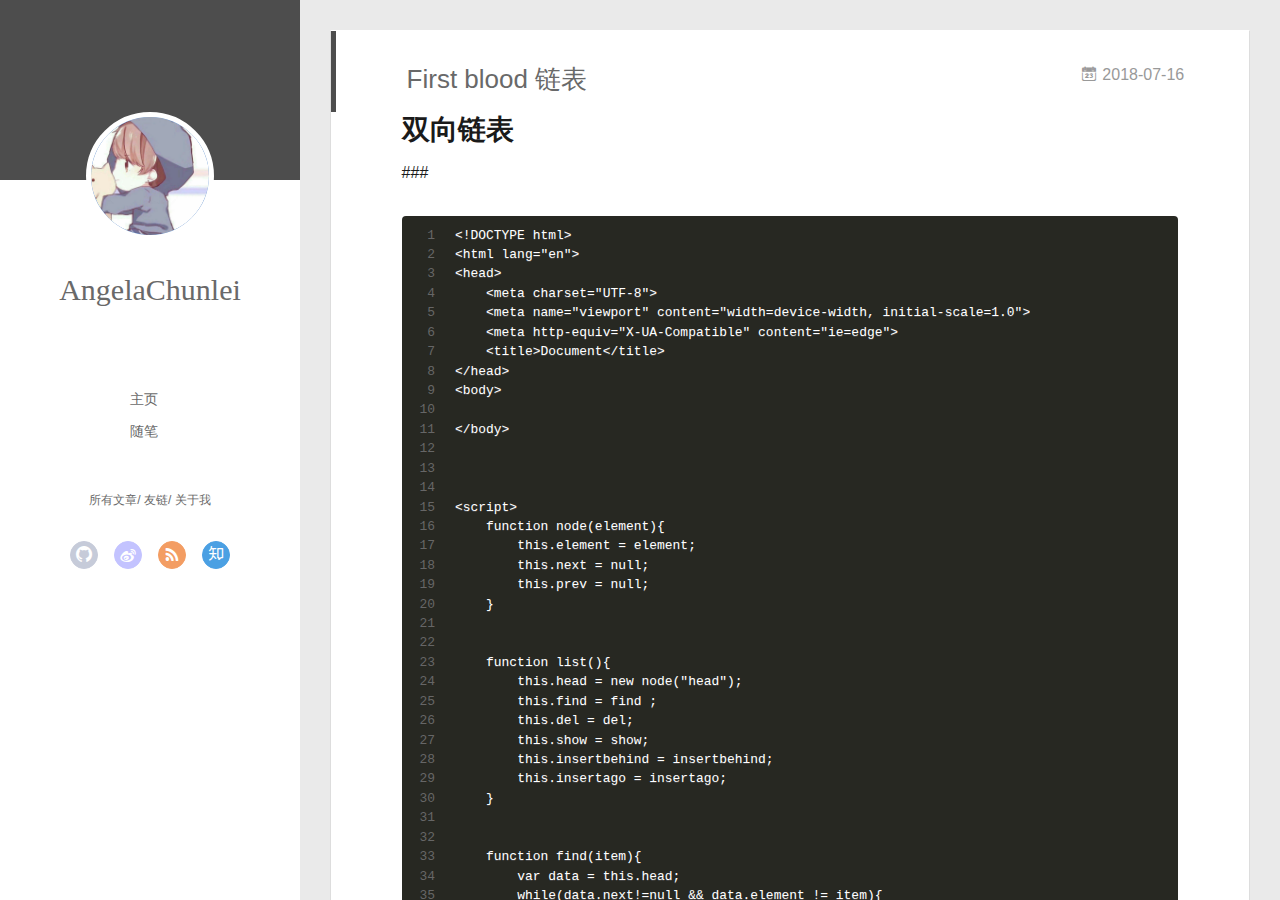
==== commit d64145a9: "Site updated: 2018-07-16 20:06:42" ====
--- a/index.html
+++ b/index.html
@@ -159,7 +159,7 @@
         
   
     <h1 itemprop="name">
-      <a class="article-title" href="/2018/07/16/First-blood/">First blood</a>
+      <a class="article-title" href="/2018/07/16/First-blood/">First blood 链表</a>
     </h1>
   
 
@@ -172,8 +172,7 @@
     
     <div class="article-entry" itemprop="articleBody">
       
-        <h1 id="管安琪很帅"><a href="#管安琪很帅" class="headerlink" title="管安琪很帅"></a>管安琪很帅</h1><h5 id="管安琪很帅-1"><a href="#管安琪很帅-1" class="headerlink" title="管安琪很帅"></a>管安琪很帅</h5><figure class="highlight plain"><table><tr><td class="gutter"><pre><span class="line">1</span><br><span class="line">2</span><br></pre></td><td class="code"><pre><span class="line">$ gggg</span><br><span class="line">gxsdgfdxgx</span><br></pre></td></tr></table></figure>
-<h1 id="dtrufyhfr"><a href="#dtrufyhfr" class="headerlink" title="dtrufyhfr"></a>dtrufyhfr</h1><p>frghcfjucicg<br>cgxcfjucfgjcf<br>fvhcfgtxdyfrhtjydhfjfv</p>
+        <h1 id="双向链表"><a href="#双向链表" class="headerlink" title="双向链表"></a>双向链表</h1><p>###<br><figure class="highlight plain"><table><tr><td class="gutter"><pre><span class="line">1</span><br><span class="line">2</span><br><span class="line">3</span><br><span class="line">4</span><br><span class="line">5</span><br><span class="line">6</span><br><span class="line">7</span><br><span class="line">8</span><br><span class="line">9</span><br><span class="line">10</span><br><span class="line">11</span><br><span class="line">12</span><br><span class="line">13</span><br><span class="line">14</span><br><span class="line">15</span><br><span class="line">16</span><br><span class="line">17</span><br><span class="line">18</span><br><span class="line">19</span><br><span class="line">20</span><br><span class="line">21</span><br><span class="line">22</span><br><span class="line">23</span><br><span class="line">24</span><br><span class="line">25</span><br><span class="line">26</span><br><span class="line">27</span><br><span class="line">28</span><br><span class="line">29</span><br><span class="line">30</span><br><span class="line">31</span><br><span class="line">32</span><br><span class="line">33</span><br><span class="line">34</span><br><span class="line">35</span><br><span class="line">36</span><br><span class="line">37</span><br><span class="line">38</span><br><span class="line">39</span><br><span class="line">40</span><br><span class="line">41</span><br><span class="line">42</span><br><span class="line">43</span><br><span class="line">44</span><br><span class="line">45</span><br><span class="line">46</span><br><span class="line">47</span><br><span class="line">48</span><br><span class="line">49</span><br><span class="line">50</span><br><span class="line">51</span><br><span class="line">52</span><br><span class="line">53</span><br><span class="line">54</span><br><span class="line">55</span><br><span class="line">56</span><br><span class="line">57</span><br><span class="line">58</span><br><span class="line">59</span><br><span class="line">60</span><br><span class="line">61</span><br><span class="line">62</span><br><span class="line">63</span><br><span class="line">64</span><br><span class="line">65</span><br><span class="line">66</span><br><span class="line">67</span><br><span class="line">68</span><br><span class="line">69</span><br><span class="line">70</span><br><span class="line">71</span><br><span class="line">72</span><br><span class="line">73</span><br><span class="line">74</span><br><span class="line">75</span><br><span class="line">76</span><br><span class="line">77</span><br><span class="line">78</span><br><span class="line">79</span><br><span class="line">80</span><br><span class="line">81</span><br><span class="line">82</span><br><span class="line">83</span><br><span class="line">84</span><br><span class="line">85</span><br><span class="line">86</span><br><span class="line">87</span><br><span class="line">88</span><br><span class="line">89</span><br><span class="line">90</span><br><span class="line">91</span><br><span class="line">92</span><br><span class="line">93</span><br><span class="line">94</span><br><span class="line">95</span><br><span class="line">96</span><br><span class="line">97</span><br><span class="line">98</span><br><span class="line">99</span><br><span class="line">100</span><br><span class="line">101</span><br><span class="line">102</span><br><span class="line">103</span><br><span class="line">104</span><br><span class="line">105</span><br><span class="line">106</span><br><span class="line">107</span><br><span class="line">108</span><br><span class="line">109</span><br><span class="line">110</span><br><span class="line">111</span><br><span class="line">112</span><br><span class="line">113</span><br><span class="line">114</span><br><span class="line">115</span><br><span class="line">116</span><br></pre></td><td class="code"><pre><span class="line">&lt;!DOCTYPE html&gt;</span><br><span class="line">&lt;html lang=&quot;en&quot;&gt;</span><br><span class="line">&lt;head&gt;</span><br><span class="line">    &lt;meta charset=&quot;UTF-8&quot;&gt;</span><br><span class="line">    &lt;meta name=&quot;viewport&quot; content=&quot;width=device-width, initial-scale=1.0&quot;&gt;</span><br><span class="line">    &lt;meta http-equiv=&quot;X-UA-Compatible&quot; content=&quot;ie=edge&quot;&gt;</span><br><span class="line">    &lt;title&gt;Document&lt;/title&gt;</span><br><span class="line">&lt;/head&gt;</span><br><span class="line">&lt;body&gt;</span><br><span class="line">    </span><br><span class="line">&lt;/body&gt;</span><br><span class="line"></span><br><span class="line"></span><br><span class="line"></span><br><span class="line">&lt;script&gt;</span><br><span class="line">    function node(element)&#123;</span><br><span class="line">        this.element = element;</span><br><span class="line">        this.next = null;</span><br><span class="line">        this.prev = null;</span><br><span class="line">    &#125;</span><br><span class="line"></span><br><span class="line"></span><br><span class="line">    function list()&#123;</span><br><span class="line">        this.head = new node(&quot;head&quot;);</span><br><span class="line">        this.find = find ;</span><br><span class="line">        this.del = del;</span><br><span class="line">        this.show = show;</span><br><span class="line">        this.insertbehind = insertbehind;</span><br><span class="line">        this.insertago = insertago;</span><br><span class="line">    &#125;</span><br><span class="line"></span><br><span class="line"></span><br><span class="line">    function find(item)&#123;</span><br><span class="line">        var data = this.head;</span><br><span class="line">        while(data.next!=null &amp;&amp; data.element != item)&#123;</span><br><span class="line">            data = data.next;</span><br><span class="line">        &#125;</span><br><span class="line">        return data;</span><br><span class="line">    &#125;</span><br><span class="line"></span><br><span class="line">    function insertbehind(newdata,item)&#123;</span><br><span class="line">        var newNode = new node(newdata);</span><br><span class="line">        var data = this.find(item);</span><br><span class="line">        newNode.next = data.next;</span><br><span class="line">        data.next = newNode;</span><br><span class="line">        newNode.prev = data;</span><br><span class="line"></span><br><span class="line"></span><br><span class="line">    &#125;</span><br><span class="line">    function insertago(newdata,item)&#123;</span><br><span class="line">        var newNode = new node(newdata);</span><br><span class="line">        var data = this.find(item);</span><br><span class="line">        newNode.prev = data.prev;</span><br><span class="line">        newNode.next = data;</span><br><span class="line">        data.prev = newNode;</span><br><span class="line">        newNode.prev.next = newNode;</span><br><span class="line"></span><br><span class="line">    &#125;</span><br><span class="line"></span><br><span class="line"></span><br><span class="line"></span><br><span class="line"></span><br><span class="line">    function del(item)&#123;</span><br><span class="line">        var data = this.find(item);</span><br><span class="line">        var thishead = this.head;</span><br><span class="line">        // while(thishead.next != null)&#123;</span><br><span class="line">        //     thishead = thishead.next;</span><br><span class="line"></span><br><span class="line">        // &#125;</span><br><span class="line">        // thishead.next = data.next;</span><br><span class="line">        // data.next.prev = thishead;</span><br><span class="line">        // data.next = null;</span><br><span class="line">        if(data.next != null)&#123;</span><br><span class="line">            data.next.prev = data.prev;</span><br><span class="line">            data.prev.next = data.next;</span><br><span class="line">            data.next = null;</span><br><span class="line">            data.prev = null;</span><br><span class="line">        &#125;</span><br><span class="line">        else if(data.next == null)&#123;</span><br><span class="line">            // console.log(data)</span><br><span class="line">            data.prev.next = null;</span><br><span class="line">            data.prev = null;</span><br><span class="line">            </span><br><span class="line">        &#125;</span><br><span class="line">    &#125;</span><br><span class="line"></span><br><span class="line"></span><br><span class="line"></span><br><span class="line"></span><br><span class="line"></span><br><span class="line">    function show()&#123;</span><br><span class="line">        var thishead = this.head;</span><br><span class="line">        while(thishead.next != null)&#123;</span><br><span class="line">            console.log(thishead.next.element);</span><br><span class="line">            thishead = thishead.next;</span><br><span class="line">        &#125;</span><br><span class="line">    &#125;</span><br><span class="line"></span><br><span class="line"></span><br><span class="line"></span><br><span class="line">    var l = new list();</span><br><span class="line"></span><br><span class="line"></span><br><span class="line">    l.insertbehind(&quot;a&quot;,&quot;head&quot;);</span><br><span class="line">    l.insertbehind(&quot;b&quot;,&quot;a&quot;);</span><br><span class="line">    // l.insertbehind(&quot;hh&quot;,&quot;a&quot;);</span><br><span class="line">    l.insertbehind(&quot;c&quot;,&quot;b&quot;);</span><br><span class="line">    l.insertago(&quot;l&quot;,&quot;b&quot;);</span><br><span class="line">    l.show();</span><br><span class="line">    l.del(&quot;a&quot;);</span><br><span class="line">    l.show();</span><br><span class="line"></span><br><span class="line"></span><br><span class="line"></span><br><span class="line">&lt;/script&gt;</span><br><span class="line">&lt;/html&gt;</span><br></pre></td></tr></table></figure></p>
 
       
 
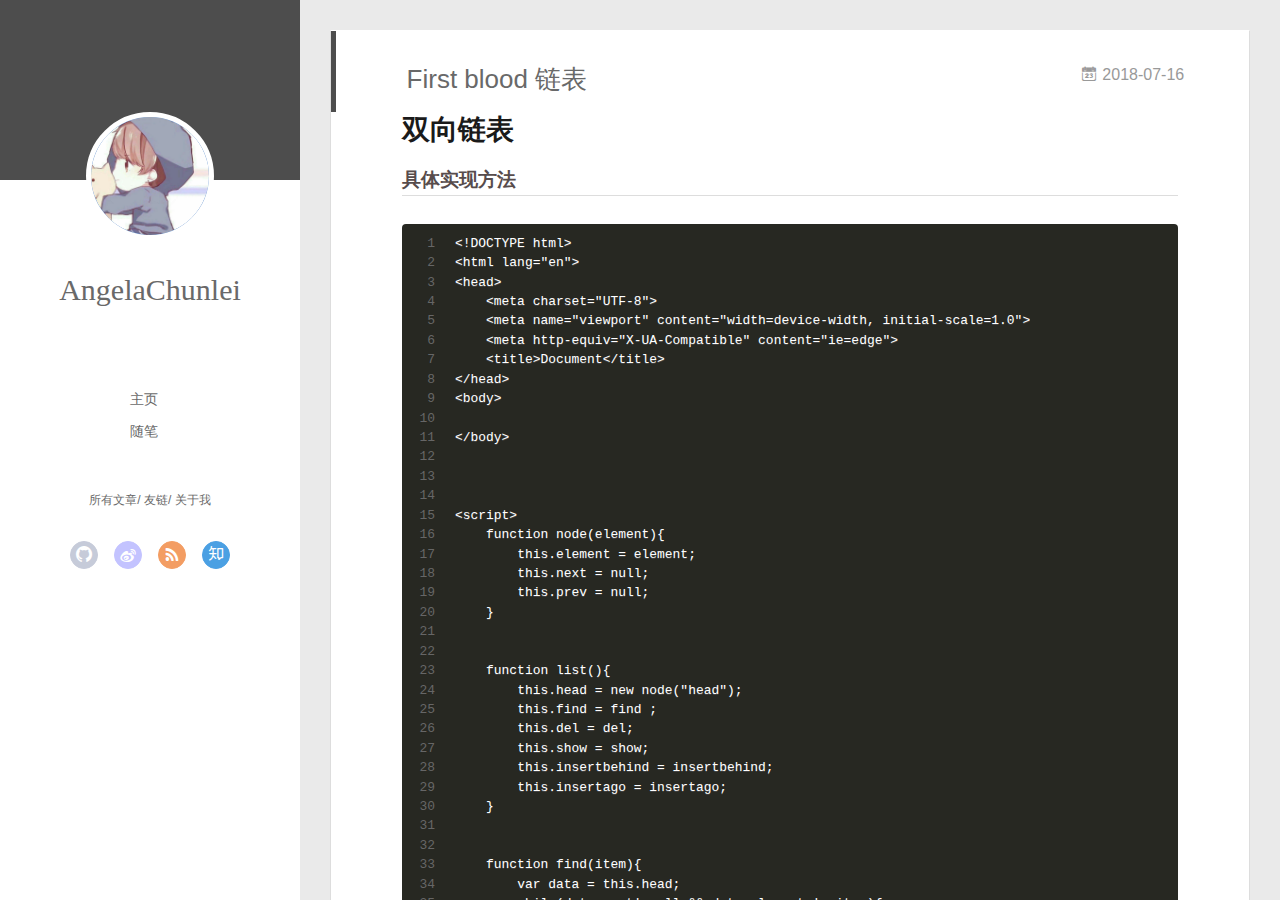
==== commit 634f38bd: "Site updated: 2018-07-16 20:08:04" ====
--- a/index.html
+++ b/index.html
@@ -172,7 +172,7 @@
     
     <div class="article-entry" itemprop="articleBody">
       
-        <h1 id="双向链表"><a href="#双向链表" class="headerlink" title="双向链表"></a>双向链表</h1><p>###<br><figure class="highlight plain"><table><tr><td class="gutter"><pre><span class="line">1</span><br><span class="line">2</span><br><span class="line">3</span><br><span class="line">4</span><br><span class="line">5</span><br><span class="line">6</span><br><span class="line">7</span><br><span class="line">8</span><br><span class="line">9</span><br><span class="line">10</span><br><span class="line">11</span><br><span class="line">12</span><br><span class="line">13</span><br><span class="line">14</span><br><span class="line">15</span><br><span class="line">16</span><br><span class="line">17</span><br><span class="line">18</span><br><span class="line">19</span><br><span class="line">20</span><br><span class="line">21</span><br><span class="line">22</span><br><span class="line">23</span><br><span class="line">24</span><br><span class="line">25</span><br><span class="line">26</span><br><span class="line">27</span><br><span class="line">28</span><br><span class="line">29</span><br><span class="line">30</span><br><span class="line">31</span><br><span class="line">32</span><br><span class="line">33</span><br><span class="line">34</span><br><span class="line">35</span><br><span class="line">36</span><br><span class="line">37</span><br><span class="line">38</span><br><span class="line">39</span><br><span class="line">40</span><br><span class="line">41</span><br><span class="line">42</span><br><span class="line">43</span><br><span class="line">44</span><br><span class="line">45</span><br><span class="line">46</span><br><span class="line">47</span><br><span class="line">48</span><br><span class="line">49</span><br><span class="line">50</span><br><span class="line">51</span><br><span class="line">52</span><br><span class="line">53</span><br><span class="line">54</span><br><span class="line">55</span><br><span class="line">56</span><br><span class="line">57</span><br><span class="line">58</span><br><span class="line">59</span><br><span class="line">60</span><br><span class="line">61</span><br><span class="line">62</span><br><span class="line">63</span><br><span class="line">64</span><br><span class="line">65</span><br><span class="line">66</span><br><span class="line">67</span><br><span class="line">68</span><br><span class="line">69</span><br><span class="line">70</span><br><span class="line">71</span><br><span class="line">72</span><br><span class="line">73</span><br><span class="line">74</span><br><span class="line">75</span><br><span class="line">76</span><br><span class="line">77</span><br><span class="line">78</span><br><span class="line">79</span><br><span class="line">80</span><br><span class="line">81</span><br><span class="line">82</span><br><span class="line">83</span><br><span class="line">84</span><br><span class="line">85</span><br><span class="line">86</span><br><span class="line">87</span><br><span class="line">88</span><br><span class="line">89</span><br><span class="line">90</span><br><span class="line">91</span><br><span class="line">92</span><br><span class="line">93</span><br><span class="line">94</span><br><span class="line">95</span><br><span class="line">96</span><br><span class="line">97</span><br><span class="line">98</span><br><span class="line">99</span><br><span class="line">100</span><br><span class="line">101</span><br><span class="line">102</span><br><span class="line">103</span><br><span class="line">104</span><br><span class="line">105</span><br><span class="line">106</span><br><span class="line">107</span><br><span class="line">108</span><br><span class="line">109</span><br><span class="line">110</span><br><span class="line">111</span><br><span class="line">112</span><br><span class="line">113</span><br><span class="line">114</span><br><span class="line">115</span><br><span class="line">116</span><br></pre></td><td class="code"><pre><span class="line">&lt;!DOCTYPE html&gt;</span><br><span class="line">&lt;html lang=&quot;en&quot;&gt;</span><br><span class="line">&lt;head&gt;</span><br><span class="line">    &lt;meta charset=&quot;UTF-8&quot;&gt;</span><br><span class="line">    &lt;meta name=&quot;viewport&quot; content=&quot;width=device-width, initial-scale=1.0&quot;&gt;</span><br><span class="line">    &lt;meta http-equiv=&quot;X-UA-Compatible&quot; content=&quot;ie=edge&quot;&gt;</span><br><span class="line">    &lt;title&gt;Document&lt;/title&gt;</span><br><span class="line">&lt;/head&gt;</span><br><span class="line">&lt;body&gt;</span><br><span class="line">    </span><br><span class="line">&lt;/body&gt;</span><br><span class="line"></span><br><span class="line"></span><br><span class="line"></span><br><span class="line">&lt;script&gt;</span><br><span class="line">    function node(element)&#123;</span><br><span class="line">        this.element = element;</span><br><span class="line">        this.next = null;</span><br><span class="line">        this.prev = null;</span><br><span class="line">    &#125;</span><br><span class="line"></span><br><span class="line"></span><br><span class="line">    function list()&#123;</span><br><span class="line">        this.head = new node(&quot;head&quot;);</span><br><span class="line">        this.find = find ;</span><br><span class="line">        this.del = del;</span><br><span class="line">        this.show = show;</span><br><span class="line">        this.insertbehind = insertbehind;</span><br><span class="line">        this.insertago = insertago;</span><br><span class="line">    &#125;</span><br><span class="line"></span><br><span class="line"></span><br><span class="line">    function find(item)&#123;</span><br><span class="line">        var data = this.head;</span><br><span class="line">        while(data.next!=null &amp;&amp; data.element != item)&#123;</span><br><span class="line">            data = data.next;</span><br><span class="line">        &#125;</span><br><span class="line">        return data;</span><br><span class="line">    &#125;</span><br><span class="line"></span><br><span class="line">    function insertbehind(newdata,item)&#123;</span><br><span class="line">        var newNode = new node(newdata);</span><br><span class="line">        var data = this.find(item);</span><br><span class="line">        newNode.next = data.next;</span><br><span class="line">        data.next = newNode;</span><br><span class="line">        newNode.prev = data;</span><br><span class="line"></span><br><span class="line"></span><br><span class="line">    &#125;</span><br><span class="line">    function insertago(newdata,item)&#123;</span><br><span class="line">        var newNode = new node(newdata);</span><br><span class="line">        var data = this.find(item);</span><br><span class="line">        newNode.prev = data.prev;</span><br><span class="line">        newNode.next = data;</span><br><span class="line">        data.prev = newNode;</span><br><span class="line">        newNode.prev.next = newNode;</span><br><span class="line"></span><br><span class="line">    &#125;</span><br><span class="line"></span><br><span class="line"></span><br><span class="line"></span><br><span class="line"></span><br><span class="line">    function del(item)&#123;</span><br><span class="line">        var data = this.find(item);</span><br><span class="line">        var thishead = this.head;</span><br><span class="line">        // while(thishead.next != null)&#123;</span><br><span class="line">        //     thishead = thishead.next;</span><br><span class="line"></span><br><span class="line">        // &#125;</span><br><span class="line">        // thishead.next = data.next;</span><br><span class="line">        // data.next.prev = thishead;</span><br><span class="line">        // data.next = null;</span><br><span class="line">        if(data.next != null)&#123;</span><br><span class="line">            data.next.prev = data.prev;</span><br><span class="line">            data.prev.next = data.next;</span><br><span class="line">            data.next = null;</span><br><span class="line">            data.prev = null;</span><br><span class="line">        &#125;</span><br><span class="line">        else if(data.next == null)&#123;</span><br><span class="line">            // console.log(data)</span><br><span class="line">            data.prev.next = null;</span><br><span class="line">            data.prev = null;</span><br><span class="line">            </span><br><span class="line">        &#125;</span><br><span class="line">    &#125;</span><br><span class="line"></span><br><span class="line"></span><br><span class="line"></span><br><span class="line"></span><br><span class="line"></span><br><span class="line">    function show()&#123;</span><br><span class="line">        var thishead = this.head;</span><br><span class="line">        while(thishead.next != null)&#123;</span><br><span class="line">            console.log(thishead.next.element);</span><br><span class="line">            thishead = thishead.next;</span><br><span class="line">        &#125;</span><br><span class="line">    &#125;</span><br><span class="line"></span><br><span class="line"></span><br><span class="line"></span><br><span class="line">    var l = new list();</span><br><span class="line"></span><br><span class="line"></span><br><span class="line">    l.insertbehind(&quot;a&quot;,&quot;head&quot;);</span><br><span class="line">    l.insertbehind(&quot;b&quot;,&quot;a&quot;);</span><br><span class="line">    // l.insertbehind(&quot;hh&quot;,&quot;a&quot;);</span><br><span class="line">    l.insertbehind(&quot;c&quot;,&quot;b&quot;);</span><br><span class="line">    l.insertago(&quot;l&quot;,&quot;b&quot;);</span><br><span class="line">    l.show();</span><br><span class="line">    l.del(&quot;a&quot;);</span><br><span class="line">    l.show();</span><br><span class="line"></span><br><span class="line"></span><br><span class="line"></span><br><span class="line">&lt;/script&gt;</span><br><span class="line">&lt;/html&gt;</span><br></pre></td></tr></table></figure></p>
+        <h1 id="双向链表"><a href="#双向链表" class="headerlink" title="双向链表"></a>双向链表</h1><h3 id="具体实现方法"><a href="#具体实现方法" class="headerlink" title="具体实现方法"></a>具体实现方法</h3><figure class="highlight plain"><table><tr><td class="gutter"><pre><span class="line">1</span><br><span class="line">2</span><br><span class="line">3</span><br><span class="line">4</span><br><span class="line">5</span><br><span class="line">6</span><br><span class="line">7</span><br><span class="line">8</span><br><span class="line">9</span><br><span class="line">10</span><br><span class="line">11</span><br><span class="line">12</span><br><span class="line">13</span><br><span class="line">14</span><br><span class="line">15</span><br><span class="line">16</span><br><span class="line">17</span><br><span class="line">18</span><br><span class="line">19</span><br><span class="line">20</span><br><span class="line">21</span><br><span class="line">22</span><br><span class="line">23</span><br><span class="line">24</span><br><span class="line">25</span><br><span class="line">26</span><br><span class="line">27</span><br><span class="line">28</span><br><span class="line">29</span><br><span class="line">30</span><br><span class="line">31</span><br><span class="line">32</span><br><span class="line">33</span><br><span class="line">34</span><br><span class="line">35</span><br><span class="line">36</span><br><span class="line">37</span><br><span class="line">38</span><br><span class="line">39</span><br><span class="line">40</span><br><span class="line">41</span><br><span class="line">42</span><br><span class="line">43</span><br><span class="line">44</span><br><span class="line">45</span><br><span class="line">46</span><br><span class="line">47</span><br><span class="line">48</span><br><span class="line">49</span><br><span class="line">50</span><br><span class="line">51</span><br><span class="line">52</span><br><span class="line">53</span><br><span class="line">54</span><br><span class="line">55</span><br><span class="line">56</span><br><span class="line">57</span><br><span class="line">58</span><br><span class="line">59</span><br><span class="line">60</span><br><span class="line">61</span><br><span class="line">62</span><br><span class="line">63</span><br><span class="line">64</span><br><span class="line">65</span><br><span class="line">66</span><br><span class="line">67</span><br><span class="line">68</span><br><span class="line">69</span><br><span class="line">70</span><br><span class="line">71</span><br><span class="line">72</span><br><span class="line">73</span><br><span class="line">74</span><br><span class="line">75</span><br><span class="line">76</span><br><span class="line">77</span><br><span class="line">78</span><br><span class="line">79</span><br><span class="line">80</span><br><span class="line">81</span><br><span class="line">82</span><br><span class="line">83</span><br><span class="line">84</span><br><span class="line">85</span><br><span class="line">86</span><br><span class="line">87</span><br><span class="line">88</span><br><span class="line">89</span><br><span class="line">90</span><br><span class="line">91</span><br><span class="line">92</span><br><span class="line">93</span><br><span class="line">94</span><br><span class="line">95</span><br><span class="line">96</span><br><span class="line">97</span><br><span class="line">98</span><br><span class="line">99</span><br><span class="line">100</span><br><span class="line">101</span><br><span class="line">102</span><br><span class="line">103</span><br><span class="line">104</span><br><span class="line">105</span><br><span class="line">106</span><br><span class="line">107</span><br><span class="line">108</span><br><span class="line">109</span><br><span class="line">110</span><br><span class="line">111</span><br><span class="line">112</span><br><span class="line">113</span><br><span class="line">114</span><br><span class="line">115</span><br><span class="line">116</span><br></pre></td><td class="code"><pre><span class="line">&lt;!DOCTYPE html&gt;</span><br><span class="line">&lt;html lang=&quot;en&quot;&gt;</span><br><span class="line">&lt;head&gt;</span><br><span class="line">    &lt;meta charset=&quot;UTF-8&quot;&gt;</span><br><span class="line">    &lt;meta name=&quot;viewport&quot; content=&quot;width=device-width, initial-scale=1.0&quot;&gt;</span><br><span class="line">    &lt;meta http-equiv=&quot;X-UA-Compatible&quot; content=&quot;ie=edge&quot;&gt;</span><br><span class="line">    &lt;title&gt;Document&lt;/title&gt;</span><br><span class="line">&lt;/head&gt;</span><br><span class="line">&lt;body&gt;</span><br><span class="line">    </span><br><span class="line">&lt;/body&gt;</span><br><span class="line"></span><br><span class="line"></span><br><span class="line"></span><br><span class="line">&lt;script&gt;</span><br><span class="line">    function node(element)&#123;</span><br><span class="line">        this.element = element;</span><br><span class="line">        this.next = null;</span><br><span class="line">        this.prev = null;</span><br><span class="line">    &#125;</span><br><span class="line"></span><br><span class="line"></span><br><span class="line">    function list()&#123;</span><br><span class="line">        this.head = new node(&quot;head&quot;);</span><br><span class="line">        this.find = find ;</span><br><span class="line">        this.del = del;</span><br><span class="line">        this.show = show;</span><br><span class="line">        this.insertbehind = insertbehind;</span><br><span class="line">        this.insertago = insertago;</span><br><span class="line">    &#125;</span><br><span class="line"></span><br><span class="line"></span><br><span class="line">    function find(item)&#123;</span><br><span class="line">        var data = this.head;</span><br><span class="line">        while(data.next!=null &amp;&amp; data.element != item)&#123;</span><br><span class="line">            data = data.next;</span><br><span class="line">        &#125;</span><br><span class="line">        return data;</span><br><span class="line">    &#125;</span><br><span class="line"></span><br><span class="line">    function insertbehind(newdata,item)&#123;</span><br><span class="line">        var newNode = new node(newdata);</span><br><span class="line">        var data = this.find(item);</span><br><span class="line">        newNode.next = data.next;</span><br><span class="line">        data.next = newNode;</span><br><span class="line">        newNode.prev = data;</span><br><span class="line"></span><br><span class="line"></span><br><span class="line">    &#125;</span><br><span class="line">    function insertago(newdata,item)&#123;</span><br><span class="line">        var newNode = new node(newdata);</span><br><span class="line">        var data = this.find(item);</span><br><span class="line">        newNode.prev = data.prev;</span><br><span class="line">        newNode.next = data;</span><br><span class="line">        data.prev = newNode;</span><br><span class="line">        newNode.prev.next = newNode;</span><br><span class="line"></span><br><span class="line">    &#125;</span><br><span class="line"></span><br><span class="line"></span><br><span class="line"></span><br><span class="line"></span><br><span class="line">    function del(item)&#123;</span><br><span class="line">        var data = this.find(item);</span><br><span class="line">        var thishead = this.head;</span><br><span class="line">        // while(thishead.next != null)&#123;</span><br><span class="line">        //     thishead = thishead.next;</span><br><span class="line"></span><br><span class="line">        // &#125;</span><br><span class="line">        // thishead.next = data.next;</span><br><span class="line">        // data.next.prev = thishead;</span><br><span class="line">        // data.next = null;</span><br><span class="line">        if(data.next != null)&#123;</span><br><span class="line">            data.next.prev = data.prev;</span><br><span class="line">            data.prev.next = data.next;</span><br><span class="line">            data.next = null;</span><br><span class="line">            data.prev = null;</span><br><span class="line">        &#125;</span><br><span class="line">        else if(data.next == null)&#123;</span><br><span class="line">            // console.log(data)</span><br><span class="line">            data.prev.next = null;</span><br><span class="line">            data.prev = null;</span><br><span class="line">            </span><br><span class="line">        &#125;</span><br><span class="line">    &#125;</span><br><span class="line"></span><br><span class="line"></span><br><span class="line"></span><br><span class="line"></span><br><span class="line"></span><br><span class="line">    function show()&#123;</span><br><span class="line">        var thishead = this.head;</span><br><span class="line">        while(thishead.next != null)&#123;</span><br><span class="line">            console.log(thishead.next.element);</span><br><span class="line">            thishead = thishead.next;</span><br><span class="line">        &#125;</span><br><span class="line">    &#125;</span><br><span class="line"></span><br><span class="line"></span><br><span class="line"></span><br><span class="line">    var l = new list();</span><br><span class="line"></span><br><span class="line"></span><br><span class="line">    l.insertbehind(&quot;a&quot;,&quot;head&quot;);</span><br><span class="line">    l.insertbehind(&quot;b&quot;,&quot;a&quot;);</span><br><span class="line">    // l.insertbehind(&quot;hh&quot;,&quot;a&quot;);</span><br><span class="line">    l.insertbehind(&quot;c&quot;,&quot;b&quot;);</span><br><span class="line">    l.insertago(&quot;l&quot;,&quot;b&quot;);</span><br><span class="line">    l.show();</span><br><span class="line">    l.del(&quot;a&quot;);</span><br><span class="line">    l.show();</span><br><span class="line"></span><br><span class="line"></span><br><span class="line"></span><br><span class="line">&lt;/script&gt;</span><br><span class="line">&lt;/html&gt;</span><br></pre></td></tr></table></figure>
 
       
 
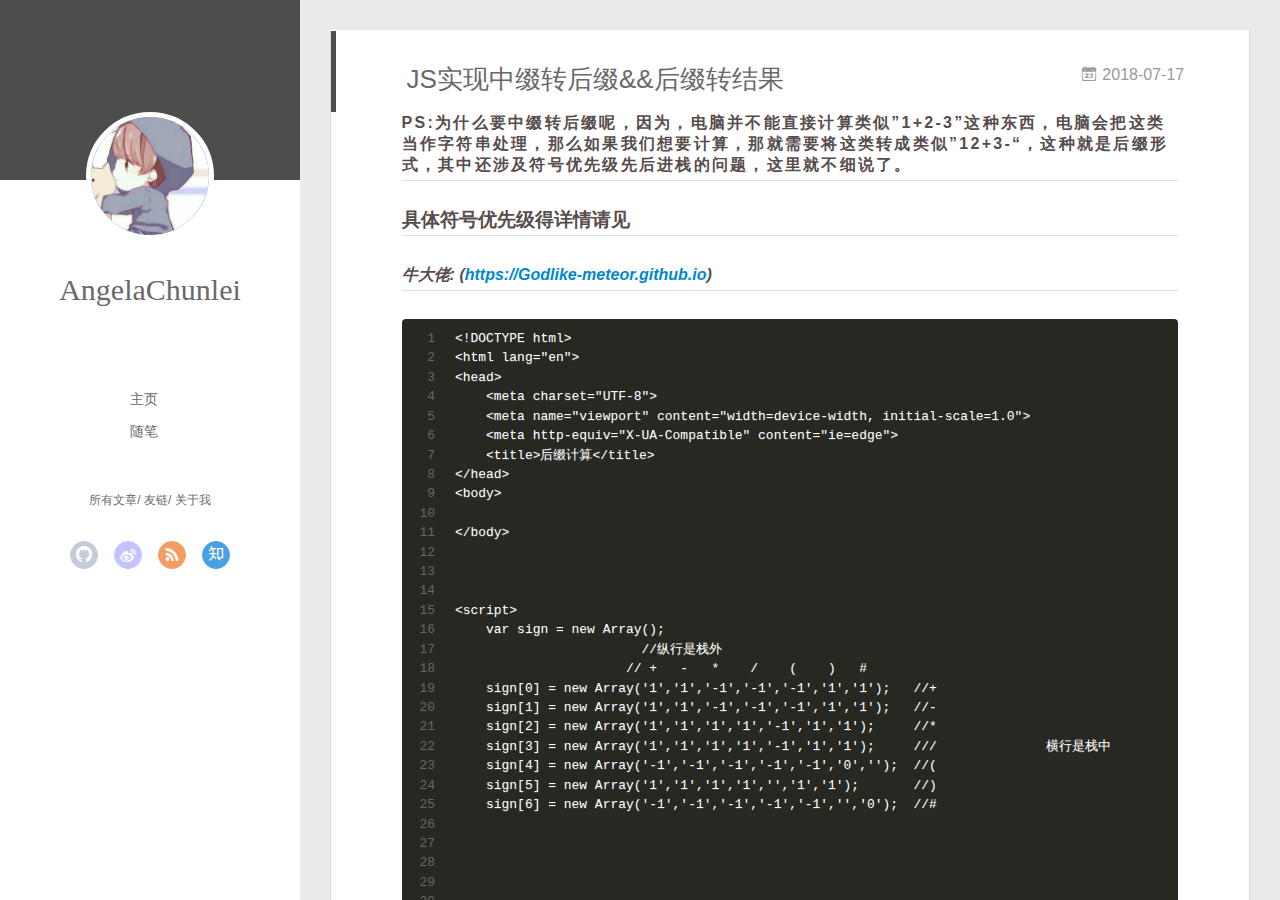
==== commit 4638ab96: "Site updated: 2018-07-17 19:23:55" ====
--- a/index.html
+++ b/index.html
@@ -6,17 +6,17 @@
   <meta name="renderer" content="webkit">
   <meta http-equiv="X-UA-Compatible" content="IE=edge" >
   <link rel="dns-prefetch" href="http://yoursite.com">
-  <title>Dondo Music</title>
+  <title>Dondo</title>
   <meta name="viewport" content="width=device-width, initial-scale=1, maximum-scale=1">
   <meta property="og:type" content="website">
-<meta property="og:title" content="Dondo Music">
+<meta property="og:title" content="Dondo">
 <meta property="og:url" content="http://yoursite.com/index.html">
-<meta property="og:site_name" content="Dondo Music">
+<meta property="og:site_name" content="Dondo">
 <meta property="og:locale" content="default">
 <meta name="twitter:card" content="summary">
-<meta name="twitter:title" content="Dondo Music">
-  
-    <link rel="alternative" href="/atom.xml" title="Dondo Music" type="application/atom+xml">
+<meta name="twitter:title" content="Dondo">
+  
+    <link rel="alternative" href="/atom.xml" title="Dondo" type="application/atom+xml">
   
   
     <link rel="icon" href="/favicon.png">
@@ -152,6 +152,68 @@
           <div id="js-content" class="content-ll">
             
   
+    <article id="post-JS实现中缀转后缀-后缀转结果" class="article article-type-post  article-index" itemscope itemprop="blogPost">
+  <div class="article-inner">
+    
+      <header class="article-header">
+        
+  
+    <h1 itemprop="name">
+      <a class="article-title" href="/2018/07/17/JS实现中缀转后缀-后缀转结果/">JS实现中缀转后缀&amp;&amp;后缀转结果</a>
+    </h1>
+  
+
+        
+        <a href="/2018/07/17/JS实现中缀转后缀-后缀转结果/" class="archive-article-date">
+  	<time datetime="2018-07-17T09:50:26.000Z" itemprop="datePublished"><i class="icon-calendar icon"></i>2018-07-17</time>
+</a>
+        
+      </header>
+    
+    <div class="article-entry" itemprop="articleBody">
+      
+        <h4 id="Ps-为什么要中缀转后缀呢，因为，电脑并不能直接计算类似”1-2-3”这种东西，电脑会把这类当作字符串处理，那么如果我们想要计算，那就需要将这类转成类似”12-3-“，这种就是后缀形式，其中还涉及符号优先级先后进栈的问题，这里就不细说了。"><a href="#Ps-为什么要中缀转后缀呢，因为，电脑并不能直接计算类似”1-2-3”这种东西，电脑会把这类当作字符串处理，那么如果我们想要计算，那就需要将这类转成类似”12-3-“，这种就是后缀形式，其中还涉及符号优先级先后进栈的问题，这里就不细说了。" class="headerlink" title="Ps:为什么要中缀转后缀呢，因为，电脑并不能直接计算类似”1+2-3”这种东西，电脑会把这类当作字符串处理，那么如果我们想要计算，那就需要将这类转成类似”12+3-“，这种就是后缀形式，其中还涉及符号优先级先后进栈的问题，这里就不细说了。"></a>Ps:为什么要中缀转后缀呢，因为，电脑并不能直接计算类似”1+2-3”这种东西，电脑会把这类当作字符串处理，那么如果我们想要计算，那就需要将这类转成类似”12+3-“，这种就是后缀形式，其中还涉及符号优先级先后进栈的问题，这里就不细说了。</h4><h3 id="具体符号优先级得详情请见"><a href="#具体符号优先级得详情请见" class="headerlink" title="具体符号优先级得详情请见"></a>具体符号优先级得详情请见</h3><h6 id="牛大佬-https-Godlike-meteor-github-io"><a href="#牛大佬-https-Godlike-meteor-github-io" class="headerlink" title="牛大佬: (https://Godlike-meteor.github.io)"></a>牛大佬: (<a href="https://Godlike-meteor.github.io" target="_blank" rel="noopener">https://Godlike-meteor.github.io</a>)</h6><figure class="highlight plain"><table><tr><td class="gutter"><pre><span class="line">1</span><br><span class="line">2</span><br><span class="line">3</span><br><span class="line">4</span><br><span class="line">5</span><br><span class="line">6</span><br><span class="line">7</span><br><span class="line">8</span><br><span class="line">9</span><br><span class="line">10</span><br><span class="line">11</span><br><span class="line">12</span><br><span class="line">13</span><br><span class="line">14</span><br><span class="line">15</span><br><span class="line">16</span><br><span class="line">17</span><br><span class="line">18</span><br><span class="line">19</span><br><span class="line">20</span><br><span class="line">21</span><br><span class="line">22</span><br><span class="line">23</span><br><span class="line">24</span><br><span class="line">25</span><br><span class="line">26</span><br><span class="line">27</span><br><span class="line">28</span><br><span class="line">29</span><br><span class="line">30</span><br><span class="line">31</span><br><span class="line">32</span><br><span class="line">33</span><br><span class="line">34</span><br><span class="line">35</span><br><span class="line">36</span><br><span class="line">37</span><br><span class="line">38</span><br><span class="line">39</span><br><span class="line">40</span><br><span class="line">41</span><br><span class="line">42</span><br><span class="line">43</span><br><span class="line">44</span><br><span class="line">45</span><br><span class="line">46</span><br><span class="line">47</span><br><span class="line">48</span><br><span class="line">49</span><br><span class="line">50</span><br><span class="line">51</span><br><span class="line">52</span><br><span class="line">53</span><br><span class="line">54</span><br><span class="line">55</span><br><span class="line">56</span><br><span class="line">57</span><br><span class="line">58</span><br><span class="line">59</span><br><span class="line">60</span><br><span class="line">61</span><br><span class="line">62</span><br><span class="line">63</span><br><span class="line">64</span><br><span class="line">65</span><br><span class="line">66</span><br><span class="line">67</span><br><span class="line">68</span><br><span class="line">69</span><br><span class="line">70</span><br><span class="line">71</span><br><span class="line">72</span><br><span class="line">73</span><br><span class="line">74</span><br><span class="line">75</span><br><span class="line">76</span><br><span class="line">77</span><br><span class="line">78</span><br><span class="line">79</span><br><span class="line">80</span><br><span class="line">81</span><br><span class="line">82</span><br><span class="line">83</span><br><span class="line">84</span><br><span class="line">85</span><br><span class="line">86</span><br><span class="line">87</span><br><span class="line">88</span><br><span class="line">89</span><br><span class="line">90</span><br><span class="line">91</span><br><span class="line">92</span><br><span class="line">93</span><br><span class="line">94</span><br><span class="line">95</span><br><span class="line">96</span><br><span class="line">97</span><br><span class="line">98</span><br><span class="line">99</span><br><span class="line">100</span><br><span class="line">101</span><br><span class="line">102</span><br><span class="line">103</span><br><span class="line">104</span><br><span class="line">105</span><br><span class="line">106</span><br><span class="line">107</span><br><span class="line">108</span><br><span class="line">109</span><br><span class="line">110</span><br><span class="line">111</span><br><span class="line">112</span><br><span class="line">113</span><br><span class="line">114</span><br><span class="line">115</span><br><span class="line">116</span><br><span class="line">117</span><br><span class="line">118</span><br><span class="line">119</span><br><span class="line">120</span><br><span class="line">121</span><br><span class="line">122</span><br><span class="line">123</span><br><span class="line">124</span><br><span class="line">125</span><br><span class="line">126</span><br><span class="line">127</span><br><span class="line">128</span><br><span class="line">129</span><br><span class="line">130</span><br><span class="line">131</span><br><span class="line">132</span><br><span class="line">133</span><br><span class="line">134</span><br></pre></td><td class="code"><pre><span class="line">&lt;!DOCTYPE html&gt;</span><br><span class="line">&lt;html lang=&quot;en&quot;&gt;</span><br><span class="line">&lt;head&gt;</span><br><span class="line">    &lt;meta charset=&quot;UTF-8&quot;&gt;</span><br><span class="line">    &lt;meta name=&quot;viewport&quot; content=&quot;width=device-width, initial-scale=1.0&quot;&gt;</span><br><span class="line">    &lt;meta http-equiv=&quot;X-UA-Compatible&quot; content=&quot;ie=edge&quot;&gt;</span><br><span class="line">    &lt;title&gt;后缀计算&lt;/title&gt;</span><br><span class="line">&lt;/head&gt;</span><br><span class="line">&lt;body&gt;</span><br><span class="line">    </span><br><span class="line">&lt;/body&gt;</span><br><span class="line"></span><br><span class="line"></span><br><span class="line"></span><br><span class="line">&lt;script&gt;</span><br><span class="line">    var sign = new Array();</span><br><span class="line">                        //纵行是栈外</span><br><span class="line">                      // +   -   *    /    (    )   #</span><br><span class="line">    sign[0] = new Array(&apos;1&apos;,&apos;1&apos;,&apos;-1&apos;,&apos;-1&apos;,&apos;-1&apos;,&apos;1&apos;,&apos;1&apos;);   //+</span><br><span class="line">    sign[1] = new Array(&apos;1&apos;,&apos;1&apos;,&apos;-1&apos;,&apos;-1&apos;,&apos;-1&apos;,&apos;1&apos;,&apos;1&apos;);   //-</span><br><span class="line">    sign[2] = new Array(&apos;1&apos;,&apos;1&apos;,&apos;1&apos;,&apos;1&apos;,&apos;-1&apos;,&apos;1&apos;,&apos;1&apos;);     //*</span><br><span class="line">    sign[3] = new Array(&apos;1&apos;,&apos;1&apos;,&apos;1&apos;,&apos;1&apos;,&apos;-1&apos;,&apos;1&apos;,&apos;1&apos;);     ///              横行是栈中</span><br><span class="line">    sign[4] = new Array(&apos;-1&apos;,&apos;-1&apos;,&apos;-1&apos;,&apos;-1&apos;,&apos;-1&apos;,&apos;0&apos;,&apos;&apos;);  //(</span><br><span class="line">    sign[5] = new Array(&apos;1&apos;,&apos;1&apos;,&apos;1&apos;,&apos;1&apos;,&apos;&apos;,&apos;1&apos;,&apos;1&apos;);       //)</span><br><span class="line">    sign[6] = new Array(&apos;-1&apos;,&apos;-1&apos;,&apos;-1&apos;,&apos;-1&apos;,&apos;-1&apos;,&apos;&apos;,&apos;0&apos;);  //#</span><br><span class="line"></span><br><span class="line"></span><br><span class="line"></span><br><span class="line"></span><br><span class="line"></span><br><span class="line"></span><br><span class="line"></span><br><span class="line"></span><br><span class="line"></span><br><span class="line"></span><br><span class="line"></span><br><span class="line">    var fuhao = [&apos;#&apos;];//记录符号的数组</span><br><span class="line">    var figure = [];//记录数字的数组</span><br><span class="line">    var middleToBehind = function(character)&#123;这个是中缀转后缀</span><br><span class="line">        for(var i = 0; i &lt; character.length ; i++)&#123;</span><br><span class="line">            if(character[i] &gt;= &apos;0&apos; &amp;&amp; character[i] &lt;= &apos;9&apos;)&#123;</span><br><span class="line">                figure.push(character[i]);</span><br><span class="line">            &#125;</span><br><span class="line">            if(character[i] &lt; &apos;0&apos; || character[i] &gt; &apos;9&apos;)&#123;</span><br><span class="line">                while(fuhao.length &gt; 0)&#123;</span><br><span class="line">                    var hh = Sign(fuhao[fuhao.length-1],character[i]);</span><br><span class="line">                    if(hh == 1)&#123;</span><br><span class="line">                        var temp = fuhao.pop();</span><br><span class="line">                        figure.push(temp);</span><br><span class="line">                        continue;</span><br><span class="line">                    &#125;</span><br><span class="line">                    else if(hh == -1)&#123;</span><br><span class="line">                        fuhao.push(character[i]);</span><br><span class="line">                        break;</span><br><span class="line">                    &#125;</span><br><span class="line">                    else if(hh == 0)&#123;</span><br><span class="line"></span><br><span class="line">                        fuhao.push(character[i]);</span><br><span class="line">                        break;</span><br><span class="line">                    &#125;</span><br><span class="line">                &#125;</span><br><span class="line">            &#125;</span><br><span class="line">        &#125;</span><br><span class="line">        console.log(figure);</span><br><span class="line">    &#125;</span><br><span class="line">    var BehindToResult = function()&#123;//这个是后缀转结果</span><br><span class="line">        var doit = [];</span><br><span class="line">        var heihei;</span><br><span class="line">            for(var i = 0 ; i &lt; figure.length; i++)&#123;</span><br><span class="line">                // if(figure[i] &gt;= 0 || figure[i] &lt;= 9)&#123;  这句话也是可以实现将数字压入栈内</span><br><span class="line">                if(!isNaN(figure[i]))&#123;    //isNan()</span><br><span class="line">                    doit.push(figure[i]);</span><br><span class="line">                    </span><br><span class="line">                    // if(figure[i] == &apos;+&apos;)</span><br><span class="line">                    //     var heihei = parseFloat(figure[i-2]) + parseFloat(figure[i-1]);</span><br><span class="line">                    // else if(figure[i] == &apos;-&apos;)</span><br><span class="line">                    //     var heihei = parseFloat(figure[i-2]) - parseFloat(figure[i-1]);</span><br><span class="line">                    // else if(figure[i] == &apos;*&apos;)</span><br><span class="line">                    //     var heihei = parseFloat(figure[i-2]) * parseFloat(figure[i-1]);</span><br><span class="line">                    // else if(figure[i] == &apos;/&apos;)</span><br><span class="line">                    //     var heihei = parseFloat(figure[i-2]) / parseFloat(figure[i-1]);</span><br><span class="line">                &#125;</span><br><span class="line">                else&#123;</span><br><span class="line">                    var second = parseFloat(doit.pop());</span><br><span class="line">                    var first = parseFloat(doit.pop());</span><br><span class="line">                    if(figure[i] == &apos;+&apos;)</span><br><span class="line">                        heihei = first + second;</span><br><span class="line">                    else if(figure[i] == &apos;-&apos;)</span><br><span class="line">                        heihei = first - second;</span><br><span class="line">                    else if(figure[i] == &apos;*&apos;)</span><br><span class="line">                        heihei = first * second;</span><br><span class="line">                    else if(figure[i] == &apos;/&apos;)</span><br><span class="line">                        heihei = first / second;</span><br><span class="line">                    doit.push(heihei);</span><br><span class="line">                &#125;</span><br><span class="line">            &#125;</span><br><span class="line">        </span><br><span class="line">        console.log(heihei);</span><br><span class="line">    &#125;</span><br><span class="line"></span><br><span class="line"></span><br><span class="line"></span><br><span class="line"></span><br><span class="line">    function Sign(a,b)&#123;//这个是比较函数 联系之前的优先值得表判断是否进栈</span><br><span class="line">        var str = [&apos;+&apos;,&apos;-&apos;,&apos;*&apos;,&apos;/&apos;,&apos;(&apos;,&apos;)&apos;,&apos;#&apos;];</span><br><span class="line">        var str1;</span><br><span class="line">        var str2;</span><br><span class="line">        for(var i=0;i&lt;7;i++)&#123;</span><br><span class="line">            if(a == str[i])&#123;</span><br><span class="line">                str1 = i;</span><br><span class="line">            &#125;</span><br><span class="line">            if(b == str[i])&#123;</span><br><span class="line">                str2 = i;</span><br><span class="line">            &#125;</span><br><span class="line">        &#125;</span><br><span class="line">        var count = sign[str1][str2];</span><br><span class="line">        return count;</span><br><span class="line">    &#125;</span><br><span class="line"></span><br><span class="line"></span><br><span class="line"></span><br><span class="line"></span><br><span class="line"></span><br><span class="line"></span><br><span class="line"></span><br><span class="line"></span><br><span class="line"></span><br><span class="line">    middleToBehind(&quot;1+2*5#&quot;);</span><br><span class="line">    BehindToResult();    </span><br><span class="line"></span><br><span class="line"></span><br><span class="line"></span><br><span class="line">&lt;/script&gt;</span><br><span class="line">&lt;/html&gt;</span><br></pre></td></tr></table></figure>
+      
+
+      
+    </div>
+    <div class="article-info article-info-index">
+      
+      
+      
+
+      
+        <p class="article-more-link">
+          <a class="article-more-a" href="/2018/07/17/JS实现中缀转后缀-后缀转结果/">展开全文 >></a>
+        </p>
+      
+
+      
+      <div class="clearfix"></div>
+    </div>
+  </div>
+</article>
+
+<aside class="wrap-side-operation">
+    <div class="mod-side-operation">
+        
+        <div class="jump-container" id="js-jump-container" style="display:none;">
+            <a href="javascript:void(0)" class="mod-side-operation__jump-to-top">
+                <i class="icon-font icon-back"></i>
+            </a>
+            <div id="js-jump-plan-container" class="jump-plan-container" style="top: -11px;">
+                <i class="icon-font icon-plane jump-plane"></i>
+            </div>
+        </div>
+        
+        
+    </div>
+</aside>
+
+
+
+
+  
     <article id="post-First-blood" class="article article-type-post  article-index" itemscope itemprop="blogPost">
   <div class="article-inner">
     
@@ -173,6 +235,7 @@
     <div class="article-entry" itemprop="articleBody">
       
         <h1 id="双向链表"><a href="#双向链表" class="headerlink" title="双向链表"></a>双向链表</h1><h3 id="具体实现方法"><a href="#具体实现方法" class="headerlink" title="具体实现方法"></a>具体实现方法</h3><figure class="highlight plain"><table><tr><td class="gutter"><pre><span class="line">1</span><br><span class="line">2</span><br><span class="line">3</span><br><span class="line">4</span><br><span class="line">5</span><br><span class="line">6</span><br><span class="line">7</span><br><span class="line">8</span><br><span class="line">9</span><br><span class="line">10</span><br><span class="line">11</span><br><span class="line">12</span><br><span class="line">13</span><br><span class="line">14</span><br><span class="line">15</span><br><span class="line">16</span><br><span class="line">17</span><br><span class="line">18</span><br><span class="line">19</span><br><span class="line">20</span><br><span class="line">21</span><br><span class="line">22</span><br><span class="line">23</span><br><span class="line">24</span><br><span class="line">25</span><br><span class="line">26</span><br><span class="line">27</span><br><span class="line">28</span><br><span class="line">29</span><br><span class="line">30</span><br><span class="line">31</span><br><span class="line">32</span><br><span class="line">33</span><br><span class="line">34</span><br><span class="line">35</span><br><span class="line">36</span><br><span class="line">37</span><br><span class="line">38</span><br><span class="line">39</span><br><span class="line">40</span><br><span class="line">41</span><br><span class="line">42</span><br><span class="line">43</span><br><span class="line">44</span><br><span class="line">45</span><br><span class="line">46</span><br><span class="line">47</span><br><span class="line">48</span><br><span class="line">49</span><br><span class="line">50</span><br><span class="line">51</span><br><span class="line">52</span><br><span class="line">53</span><br><span class="line">54</span><br><span class="line">55</span><br><span class="line">56</span><br><span class="line">57</span><br><span class="line">58</span><br><span class="line">59</span><br><span class="line">60</span><br><span class="line">61</span><br><span class="line">62</span><br><span class="line">63</span><br><span class="line">64</span><br><span class="line">65</span><br><span class="line">66</span><br><span class="line">67</span><br><span class="line">68</span><br><span class="line">69</span><br><span class="line">70</span><br><span class="line">71</span><br><span class="line">72</span><br><span class="line">73</span><br><span class="line">74</span><br><span class="line">75</span><br><span class="line">76</span><br><span class="line">77</span><br><span class="line">78</span><br><span class="line">79</span><br><span class="line">80</span><br><span class="line">81</span><br><span class="line">82</span><br><span class="line">83</span><br><span class="line">84</span><br><span class="line">85</span><br><span class="line">86</span><br><span class="line">87</span><br><span class="line">88</span><br><span class="line">89</span><br><span class="line">90</span><br><span class="line">91</span><br><span class="line">92</span><br><span class="line">93</span><br><span class="line">94</span><br><span class="line">95</span><br><span class="line">96</span><br><span class="line">97</span><br><span class="line">98</span><br><span class="line">99</span><br><span class="line">100</span><br><span class="line">101</span><br><span class="line">102</span><br><span class="line">103</span><br><span class="line">104</span><br><span class="line">105</span><br><span class="line">106</span><br><span class="line">107</span><br><span class="line">108</span><br><span class="line">109</span><br><span class="line">110</span><br><span class="line">111</span><br><span class="line">112</span><br><span class="line">113</span><br><span class="line">114</span><br><span class="line">115</span><br><span class="line">116</span><br></pre></td><td class="code"><pre><span class="line">&lt;!DOCTYPE html&gt;</span><br><span class="line">&lt;html lang=&quot;en&quot;&gt;</span><br><span class="line">&lt;head&gt;</span><br><span class="line">    &lt;meta charset=&quot;UTF-8&quot;&gt;</span><br><span class="line">    &lt;meta name=&quot;viewport&quot; content=&quot;width=device-width, initial-scale=1.0&quot;&gt;</span><br><span class="line">    &lt;meta http-equiv=&quot;X-UA-Compatible&quot; content=&quot;ie=edge&quot;&gt;</span><br><span class="line">    &lt;title&gt;Document&lt;/title&gt;</span><br><span class="line">&lt;/head&gt;</span><br><span class="line">&lt;body&gt;</span><br><span class="line">    </span><br><span class="line">&lt;/body&gt;</span><br><span class="line"></span><br><span class="line"></span><br><span class="line"></span><br><span class="line">&lt;script&gt;</span><br><span class="line">    function node(element)&#123;</span><br><span class="line">        this.element = element;</span><br><span class="line">        this.next = null;</span><br><span class="line">        this.prev = null;</span><br><span class="line">    &#125;</span><br><span class="line"></span><br><span class="line"></span><br><span class="line">    function list()&#123;</span><br><span class="line">        this.head = new node(&quot;head&quot;);</span><br><span class="line">        this.find = find ;</span><br><span class="line">        this.del = del;</span><br><span class="line">        this.show = show;</span><br><span class="line">        this.insertbehind = insertbehind;</span><br><span class="line">        this.insertago = insertago;</span><br><span class="line">    &#125;</span><br><span class="line"></span><br><span class="line"></span><br><span class="line">    function find(item)&#123;</span><br><span class="line">        var data = this.head;</span><br><span class="line">        while(data.next!=null &amp;&amp; data.element != item)&#123;</span><br><span class="line">            data = data.next;</span><br><span class="line">        &#125;</span><br><span class="line">        return data;</span><br><span class="line">    &#125;</span><br><span class="line"></span><br><span class="line">    function insertbehind(newdata,item)&#123;</span><br><span class="line">        var newNode = new node(newdata);</span><br><span class="line">        var data = this.find(item);</span><br><span class="line">        newNode.next = data.next;</span><br><span class="line">        data.next = newNode;</span><br><span class="line">        newNode.prev = data;</span><br><span class="line"></span><br><span class="line"></span><br><span class="line">    &#125;</span><br><span class="line">    function insertago(newdata,item)&#123;</span><br><span class="line">        var newNode = new node(newdata);</span><br><span class="line">        var data = this.find(item);</span><br><span class="line">        newNode.prev = data.prev;</span><br><span class="line">        newNode.next = data;</span><br><span class="line">        data.prev = newNode;</span><br><span class="line">        newNode.prev.next = newNode;</span><br><span class="line"></span><br><span class="line">    &#125;</span><br><span class="line"></span><br><span class="line"></span><br><span class="line"></span><br><span class="line"></span><br><span class="line">    function del(item)&#123;</span><br><span class="line">        var data = this.find(item);</span><br><span class="line">        var thishead = this.head;</span><br><span class="line">        // while(thishead.next != null)&#123;</span><br><span class="line">        //     thishead = thishead.next;</span><br><span class="line"></span><br><span class="line">        // &#125;</span><br><span class="line">        // thishead.next = data.next;</span><br><span class="line">        // data.next.prev = thishead;</span><br><span class="line">        // data.next = null;</span><br><span class="line">        if(data.next != null)&#123;</span><br><span class="line">            data.next.prev = data.prev;</span><br><span class="line">            data.prev.next = data.next;</span><br><span class="line">            data.next = null;</span><br><span class="line">            data.prev = null;</span><br><span class="line">        &#125;</span><br><span class="line">        else if(data.next == null)&#123;</span><br><span class="line">            // console.log(data)</span><br><span class="line">            data.prev.next = null;</span><br><span class="line">            data.prev = null;</span><br><span class="line">            </span><br><span class="line">        &#125;</span><br><span class="line">    &#125;</span><br><span class="line"></span><br><span class="line"></span><br><span class="line"></span><br><span class="line"></span><br><span class="line"></span><br><span class="line">    function show()&#123;</span><br><span class="line">        var thishead = this.head;</span><br><span class="line">        while(thishead.next != null)&#123;</span><br><span class="line">            console.log(thishead.next.element);</span><br><span class="line">            thishead = thishead.next;</span><br><span class="line">        &#125;</span><br><span class="line">    &#125;</span><br><span class="line"></span><br><span class="line"></span><br><span class="line"></span><br><span class="line">    var l = new list();</span><br><span class="line"></span><br><span class="line"></span><br><span class="line">    l.insertbehind(&quot;a&quot;,&quot;head&quot;);</span><br><span class="line">    l.insertbehind(&quot;b&quot;,&quot;a&quot;);</span><br><span class="line">    // l.insertbehind(&quot;hh&quot;,&quot;a&quot;);</span><br><span class="line">    l.insertbehind(&quot;c&quot;,&quot;b&quot;);</span><br><span class="line">    l.insertago(&quot;l&quot;,&quot;b&quot;);</span><br><span class="line">    l.show();</span><br><span class="line">    l.del(&quot;a&quot;);</span><br><span class="line">    l.show();</span><br><span class="line"></span><br><span class="line"></span><br><span class="line"></span><br><span class="line">&lt;/script&gt;</span><br><span class="line">&lt;/html&gt;</span><br></pre></td></tr></table></figure>
+<p>友情技术支持: (<a href="https://littleangel053.github.io" target="_blank" rel="noopener">https://littleangel053.github.io</a>)</p>
 
       
 
@@ -317,7 +380,7 @@
 		toc_hide_index: true,
 		root: "/",
 		innerArchive: true,
-		showTags: false
+		showTags: true
 	}
 </script>
 
@@ -459,7 +522,7 @@
     
     	<section class="tools-section tools-section-me" q-show="aboutme">
   	  	
-  	  		<div class="aboutme-wrap" id="js-aboutme">很惭愧&lt;br&gt;&lt;br&gt;只做了一点微小的工作&lt;br&gt;谢谢大家</div>
+  	  		<div class="aboutme-wrap" id="js-aboutme">一个外向的孤独患者</div>
   	  	
     	</section>
     
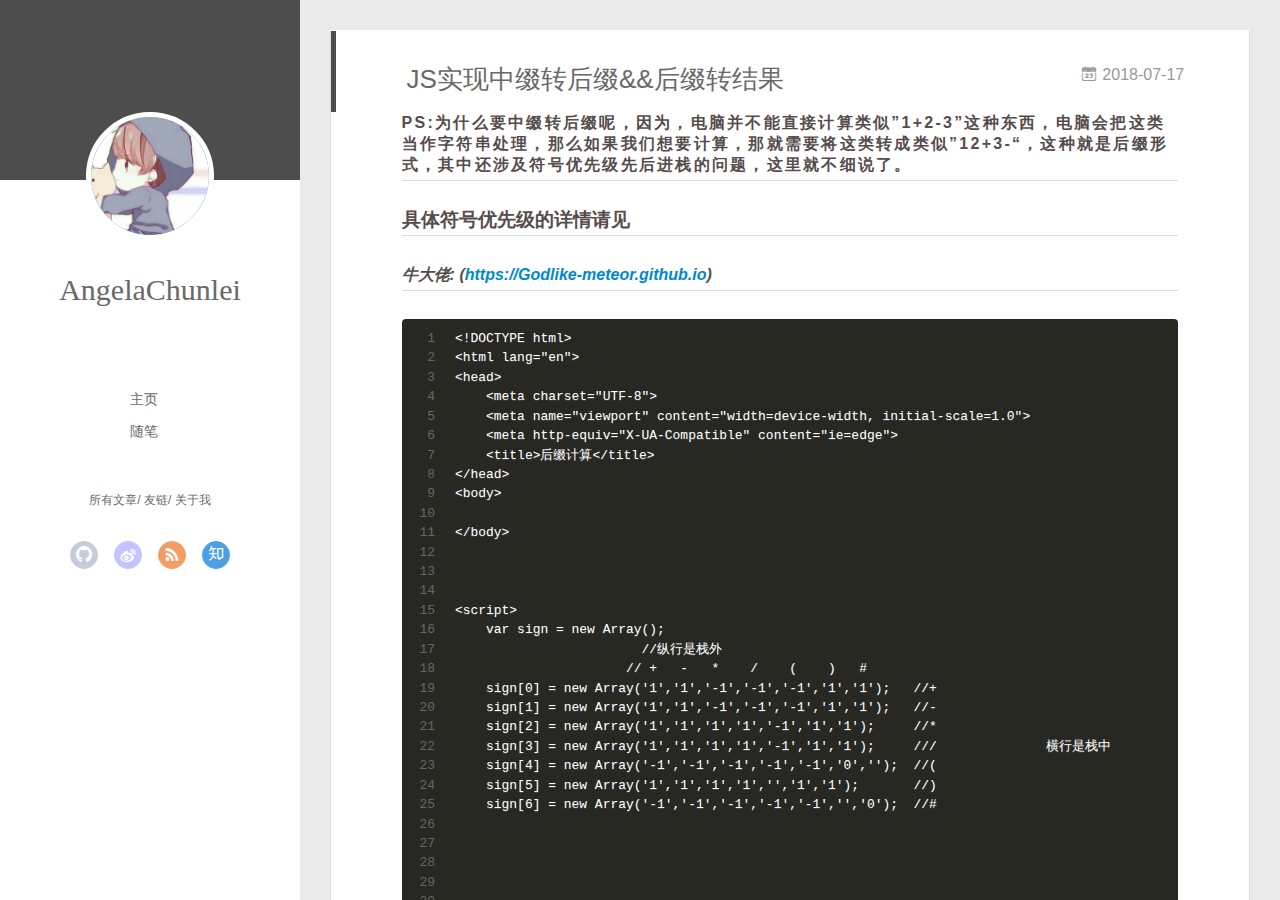
==== commit 5751cf0b: "Site updated: 2018-07-17 19:30:36" ====
--- a/index.html
+++ b/index.html
@@ -172,7 +172,7 @@
     
     <div class="article-entry" itemprop="articleBody">
       
-        <h4 id="Ps-为什么要中缀转后缀呢，因为，电脑并不能直接计算类似”1-2-3”这种东西，电脑会把这类当作字符串处理，那么如果我们想要计算，那就需要将这类转成类似”12-3-“，这种就是后缀形式，其中还涉及符号优先级先后进栈的问题，这里就不细说了。"><a href="#Ps-为什么要中缀转后缀呢，因为，电脑并不能直接计算类似”1-2-3”这种东西，电脑会把这类当作字符串处理，那么如果我们想要计算，那就需要将这类转成类似”12-3-“，这种就是后缀形式，其中还涉及符号优先级先后进栈的问题，这里就不细说了。" class="headerlink" title="Ps:为什么要中缀转后缀呢，因为，电脑并不能直接计算类似”1+2-3”这种东西，电脑会把这类当作字符串处理，那么如果我们想要计算，那就需要将这类转成类似”12+3-“，这种就是后缀形式，其中还涉及符号优先级先后进栈的问题，这里就不细说了。"></a>Ps:为什么要中缀转后缀呢，因为，电脑并不能直接计算类似”1+2-3”这种东西，电脑会把这类当作字符串处理，那么如果我们想要计算，那就需要将这类转成类似”12+3-“，这种就是后缀形式，其中还涉及符号优先级先后进栈的问题，这里就不细说了。</h4><h3 id="具体符号优先级得详情请见"><a href="#具体符号优先级得详情请见" class="headerlink" title="具体符号优先级得详情请见"></a>具体符号优先级得详情请见</h3><h6 id="牛大佬-https-Godlike-meteor-github-io"><a href="#牛大佬-https-Godlike-meteor-github-io" class="headerlink" title="牛大佬: (https://Godlike-meteor.github.io)"></a>牛大佬: (<a href="https://Godlike-meteor.github.io" target="_blank" rel="noopener">https://Godlike-meteor.github.io</a>)</h6><figure class="highlight plain"><table><tr><td class="gutter"><pre><span class="line">1</span><br><span class="line">2</span><br><span class="line">3</span><br><span class="line">4</span><br><span class="line">5</span><br><span class="line">6</span><br><span class="line">7</span><br><span class="line">8</span><br><span class="line">9</span><br><span class="line">10</span><br><span class="line">11</span><br><span class="line">12</span><br><span class="line">13</span><br><span class="line">14</span><br><span class="line">15</span><br><span class="line">16</span><br><span class="line">17</span><br><span class="line">18</span><br><span class="line">19</span><br><span class="line">20</span><br><span class="line">21</span><br><span class="line">22</span><br><span class="line">23</span><br><span class="line">24</span><br><span class="line">25</span><br><span class="line">26</span><br><span class="line">27</span><br><span class="line">28</span><br><span class="line">29</span><br><span class="line">30</span><br><span class="line">31</span><br><span class="line">32</span><br><span class="line">33</span><br><span class="line">34</span><br><span class="line">35</span><br><span class="line">36</span><br><span class="line">37</span><br><span class="line">38</span><br><span class="line">39</span><br><span class="line">40</span><br><span class="line">41</span><br><span class="line">42</span><br><span class="line">43</span><br><span class="line">44</span><br><span class="line">45</span><br><span class="line">46</span><br><span class="line">47</span><br><span class="line">48</span><br><span class="line">49</span><br><span class="line">50</span><br><span class="line">51</span><br><span class="line">52</span><br><span class="line">53</span><br><span class="line">54</span><br><span class="line">55</span><br><span class="line">56</span><br><span class="line">57</span><br><span class="line">58</span><br><span class="line">59</span><br><span class="line">60</span><br><span class="line">61</span><br><span class="line">62</span><br><span class="line">63</span><br><span class="line">64</span><br><span class="line">65</span><br><span class="line">66</span><br><span class="line">67</span><br><span class="line">68</span><br><span class="line">69</span><br><span class="line">70</span><br><span class="line">71</span><br><span class="line">72</span><br><span class="line">73</span><br><span class="line">74</span><br><span class="line">75</span><br><span class="line">76</span><br><span class="line">77</span><br><span class="line">78</span><br><span class="line">79</span><br><span class="line">80</span><br><span class="line">81</span><br><span class="line">82</span><br><span class="line">83</span><br><span class="line">84</span><br><span class="line">85</span><br><span class="line">86</span><br><span class="line">87</span><br><span class="line">88</span><br><span class="line">89</span><br><span class="line">90</span><br><span class="line">91</span><br><span class="line">92</span><br><span class="line">93</span><br><span class="line">94</span><br><span class="line">95</span><br><span class="line">96</span><br><span class="line">97</span><br><span class="line">98</span><br><span class="line">99</span><br><span class="line">100</span><br><span class="line">101</span><br><span class="line">102</span><br><span class="line">103</span><br><span class="line">104</span><br><span class="line">105</span><br><span class="line">106</span><br><span class="line">107</span><br><span class="line">108</span><br><span class="line">109</span><br><span class="line">110</span><br><span class="line">111</span><br><span class="line">112</span><br><span class="line">113</span><br><span class="line">114</span><br><span class="line">115</span><br><span class="line">116</span><br><span class="line">117</span><br><span class="line">118</span><br><span class="line">119</span><br><span class="line">120</span><br><span class="line">121</span><br><span class="line">122</span><br><span class="line">123</span><br><span class="line">124</span><br><span class="line">125</span><br><span class="line">126</span><br><span class="line">127</span><br><span class="line">128</span><br><span class="line">129</span><br><span class="line">130</span><br><span class="line">131</span><br><span class="line">132</span><br><span class="line">133</span><br><span class="line">134</span><br></pre></td><td class="code"><pre><span class="line">&lt;!DOCTYPE html&gt;</span><br><span class="line">&lt;html lang=&quot;en&quot;&gt;</span><br><span class="line">&lt;head&gt;</span><br><span class="line">    &lt;meta charset=&quot;UTF-8&quot;&gt;</span><br><span class="line">    &lt;meta name=&quot;viewport&quot; content=&quot;width=device-width, initial-scale=1.0&quot;&gt;</span><br><span class="line">    &lt;meta http-equiv=&quot;X-UA-Compatible&quot; content=&quot;ie=edge&quot;&gt;</span><br><span class="line">    &lt;title&gt;后缀计算&lt;/title&gt;</span><br><span class="line">&lt;/head&gt;</span><br><span class="line">&lt;body&gt;</span><br><span class="line">    </span><br><span class="line">&lt;/body&gt;</span><br><span class="line"></span><br><span class="line"></span><br><span class="line"></span><br><span class="line">&lt;script&gt;</span><br><span class="line">    var sign = new Array();</span><br><span class="line">                        //纵行是栈外</span><br><span class="line">                      // +   -   *    /    (    )   #</span><br><span class="line">    sign[0] = new Array(&apos;1&apos;,&apos;1&apos;,&apos;-1&apos;,&apos;-1&apos;,&apos;-1&apos;,&apos;1&apos;,&apos;1&apos;);   //+</span><br><span class="line">    sign[1] = new Array(&apos;1&apos;,&apos;1&apos;,&apos;-1&apos;,&apos;-1&apos;,&apos;-1&apos;,&apos;1&apos;,&apos;1&apos;);   //-</span><br><span class="line">    sign[2] = new Array(&apos;1&apos;,&apos;1&apos;,&apos;1&apos;,&apos;1&apos;,&apos;-1&apos;,&apos;1&apos;,&apos;1&apos;);     //*</span><br><span class="line">    sign[3] = new Array(&apos;1&apos;,&apos;1&apos;,&apos;1&apos;,&apos;1&apos;,&apos;-1&apos;,&apos;1&apos;,&apos;1&apos;);     ///              横行是栈中</span><br><span class="line">    sign[4] = new Array(&apos;-1&apos;,&apos;-1&apos;,&apos;-1&apos;,&apos;-1&apos;,&apos;-1&apos;,&apos;0&apos;,&apos;&apos;);  //(</span><br><span class="line">    sign[5] = new Array(&apos;1&apos;,&apos;1&apos;,&apos;1&apos;,&apos;1&apos;,&apos;&apos;,&apos;1&apos;,&apos;1&apos;);       //)</span><br><span class="line">    sign[6] = new Array(&apos;-1&apos;,&apos;-1&apos;,&apos;-1&apos;,&apos;-1&apos;,&apos;-1&apos;,&apos;&apos;,&apos;0&apos;);  //#</span><br><span class="line"></span><br><span class="line"></span><br><span class="line"></span><br><span class="line"></span><br><span class="line"></span><br><span class="line"></span><br><span class="line"></span><br><span class="line"></span><br><span class="line"></span><br><span class="line"></span><br><span class="line"></span><br><span class="line">    var fuhao = [&apos;#&apos;];//记录符号的数组</span><br><span class="line">    var figure = [];//记录数字的数组</span><br><span class="line">    var middleToBehind = function(character)&#123;这个是中缀转后缀</span><br><span class="line">        for(var i = 0; i &lt; character.length ; i++)&#123;</span><br><span class="line">            if(character[i] &gt;= &apos;0&apos; &amp;&amp; character[i] &lt;= &apos;9&apos;)&#123;</span><br><span class="line">                figure.push(character[i]);</span><br><span class="line">            &#125;</span><br><span class="line">            if(character[i] &lt; &apos;0&apos; || character[i] &gt; &apos;9&apos;)&#123;</span><br><span class="line">                while(fuhao.length &gt; 0)&#123;</span><br><span class="line">                    var hh = Sign(fuhao[fuhao.length-1],character[i]);</span><br><span class="line">                    if(hh == 1)&#123;</span><br><span class="line">                        var temp = fuhao.pop();</span><br><span class="line">                        figure.push(temp);</span><br><span class="line">                        continue;</span><br><span class="line">                    &#125;</span><br><span class="line">                    else if(hh == -1)&#123;</span><br><span class="line">                        fuhao.push(character[i]);</span><br><span class="line">                        break;</span><br><span class="line">                    &#125;</span><br><span class="line">                    else if(hh == 0)&#123;</span><br><span class="line"></span><br><span class="line">                        fuhao.push(character[i]);</span><br><span class="line">                        break;</span><br><span class="line">                    &#125;</span><br><span class="line">                &#125;</span><br><span class="line">            &#125;</span><br><span class="line">        &#125;</span><br><span class="line">        console.log(figure);</span><br><span class="line">    &#125;</span><br><span class="line">    var BehindToResult = function()&#123;//这个是后缀转结果</span><br><span class="line">        var doit = [];</span><br><span class="line">        var heihei;</span><br><span class="line">            for(var i = 0 ; i &lt; figure.length; i++)&#123;</span><br><span class="line">                // if(figure[i] &gt;= 0 || figure[i] &lt;= 9)&#123;  这句话也是可以实现将数字压入栈内</span><br><span class="line">                if(!isNaN(figure[i]))&#123;    //isNan()</span><br><span class="line">                    doit.push(figure[i]);</span><br><span class="line">                    </span><br><span class="line">                    // if(figure[i] == &apos;+&apos;)</span><br><span class="line">                    //     var heihei = parseFloat(figure[i-2]) + parseFloat(figure[i-1]);</span><br><span class="line">                    // else if(figure[i] == &apos;-&apos;)</span><br><span class="line">                    //     var heihei = parseFloat(figure[i-2]) - parseFloat(figure[i-1]);</span><br><span class="line">                    // else if(figure[i] == &apos;*&apos;)</span><br><span class="line">                    //     var heihei = parseFloat(figure[i-2]) * parseFloat(figure[i-1]);</span><br><span class="line">                    // else if(figure[i] == &apos;/&apos;)</span><br><span class="line">                    //     var heihei = parseFloat(figure[i-2]) / parseFloat(figure[i-1]);</span><br><span class="line">                &#125;</span><br><span class="line">                else&#123;</span><br><span class="line">                    var second = parseFloat(doit.pop());</span><br><span class="line">                    var first = parseFloat(doit.pop());</span><br><span class="line">                    if(figure[i] == &apos;+&apos;)</span><br><span class="line">                        heihei = first + second;</span><br><span class="line">                    else if(figure[i] == &apos;-&apos;)</span><br><span class="line">                        heihei = first - second;</span><br><span class="line">                    else if(figure[i] == &apos;*&apos;)</span><br><span class="line">                        heihei = first * second;</span><br><span class="line">                    else if(figure[i] == &apos;/&apos;)</span><br><span class="line">                        heihei = first / second;</span><br><span class="line">                    doit.push(heihei);</span><br><span class="line">                &#125;</span><br><span class="line">            &#125;</span><br><span class="line">        </span><br><span class="line">        console.log(heihei);</span><br><span class="line">    &#125;</span><br><span class="line"></span><br><span class="line"></span><br><span class="line"></span><br><span class="line"></span><br><span class="line">    function Sign(a,b)&#123;//这个是比较函数 联系之前的优先值得表判断是否进栈</span><br><span class="line">        var str = [&apos;+&apos;,&apos;-&apos;,&apos;*&apos;,&apos;/&apos;,&apos;(&apos;,&apos;)&apos;,&apos;#&apos;];</span><br><span class="line">        var str1;</span><br><span class="line">        var str2;</span><br><span class="line">        for(var i=0;i&lt;7;i++)&#123;</span><br><span class="line">            if(a == str[i])&#123;</span><br><span class="line">                str1 = i;</span><br><span class="line">            &#125;</span><br><span class="line">            if(b == str[i])&#123;</span><br><span class="line">                str2 = i;</span><br><span class="line">            &#125;</span><br><span class="line">        &#125;</span><br><span class="line">        var count = sign[str1][str2];</span><br><span class="line">        return count;</span><br><span class="line">    &#125;</span><br><span class="line"></span><br><span class="line"></span><br><span class="line"></span><br><span class="line"></span><br><span class="line"></span><br><span class="line"></span><br><span class="line"></span><br><span class="line"></span><br><span class="line"></span><br><span class="line">    middleToBehind(&quot;1+2*5#&quot;);</span><br><span class="line">    BehindToResult();    </span><br><span class="line"></span><br><span class="line"></span><br><span class="line"></span><br><span class="line">&lt;/script&gt;</span><br><span class="line">&lt;/html&gt;</span><br></pre></td></tr></table></figure>
+        <h4 id="Ps-为什么要中缀转后缀呢，因为，电脑并不能直接计算类似”1-2-3”这种东西，电脑会把这类当作字符串处理，那么如果我们想要计算，那就需要将这类转成类似”12-3-“，这种就是后缀形式，其中还涉及符号优先级先后进栈的问题，这里就不细说了。"><a href="#Ps-为什么要中缀转后缀呢，因为，电脑并不能直接计算类似”1-2-3”这种东西，电脑会把这类当作字符串处理，那么如果我们想要计算，那就需要将这类转成类似”12-3-“，这种就是后缀形式，其中还涉及符号优先级先后进栈的问题，这里就不细说了。" class="headerlink" title="Ps:为什么要中缀转后缀呢，因为，电脑并不能直接计算类似”1+2-3”这种东西，电脑会把这类当作字符串处理，那么如果我们想要计算，那就需要将这类转成类似”12+3-“，这种就是后缀形式，其中还涉及符号优先级先后进栈的问题，这里就不细说了。"></a>Ps:为什么要中缀转后缀呢，因为，电脑并不能直接计算类似”1+2-3”这种东西，电脑会把这类当作字符串处理，那么如果我们想要计算，那就需要将这类转成类似”12+3-“，这种就是后缀形式，其中还涉及符号优先级先后进栈的问题，这里就不细说了。</h4><h3 id="具体符号优先级的详情请见"><a href="#具体符号优先级的详情请见" class="headerlink" title="具体符号优先级的详情请见"></a>具体符号优先级的详情请见</h3><h6 id="牛大佬-https-Godlike-meteor-github-io"><a href="#牛大佬-https-Godlike-meteor-github-io" class="headerlink" title="牛大佬: (https://Godlike-meteor.github.io)"></a>牛大佬: (<a href="https://Godlike-meteor.github.io" target="_blank" rel="noopener">https://Godlike-meteor.github.io</a>)</h6><figure class="highlight plain"><table><tr><td class="gutter"><pre><span class="line">1</span><br><span class="line">2</span><br><span class="line">3</span><br><span class="line">4</span><br><span class="line">5</span><br><span class="line">6</span><br><span class="line">7</span><br><span class="line">8</span><br><span class="line">9</span><br><span class="line">10</span><br><span class="line">11</span><br><span class="line">12</span><br><span class="line">13</span><br><span class="line">14</span><br><span class="line">15</span><br><span class="line">16</span><br><span class="line">17</span><br><span class="line">18</span><br><span class="line">19</span><br><span class="line">20</span><br><span class="line">21</span><br><span class="line">22</span><br><span class="line">23</span><br><span class="line">24</span><br><span class="line">25</span><br><span class="line">26</span><br><span class="line">27</span><br><span class="line">28</span><br><span class="line">29</span><br><span class="line">30</span><br><span class="line">31</span><br><span class="line">32</span><br><span class="line">33</span><br><span class="line">34</span><br><span class="line">35</span><br><span class="line">36</span><br><span class="line">37</span><br><span class="line">38</span><br><span class="line">39</span><br><span class="line">40</span><br><span class="line">41</span><br><span class="line">42</span><br><span class="line">43</span><br><span class="line">44</span><br><span class="line">45</span><br><span class="line">46</span><br><span class="line">47</span><br><span class="line">48</span><br><span class="line">49</span><br><span class="line">50</span><br><span class="line">51</span><br><span class="line">52</span><br><span class="line">53</span><br><span class="line">54</span><br><span class="line">55</span><br><span class="line">56</span><br><span class="line">57</span><br><span class="line">58</span><br><span class="line">59</span><br><span class="line">60</span><br><span class="line">61</span><br><span class="line">62</span><br><span class="line">63</span><br><span class="line">64</span><br><span class="line">65</span><br><span class="line">66</span><br><span class="line">67</span><br><span class="line">68</span><br><span class="line">69</span><br><span class="line">70</span><br><span class="line">71</span><br><span class="line">72</span><br><span class="line">73</span><br><span class="line">74</span><br><span class="line">75</span><br><span class="line">76</span><br><span class="line">77</span><br><span class="line">78</span><br><span class="line">79</span><br><span class="line">80</span><br><span class="line">81</span><br><span class="line">82</span><br><span class="line">83</span><br><span class="line">84</span><br><span class="line">85</span><br><span class="line">86</span><br><span class="line">87</span><br><span class="line">88</span><br><span class="line">89</span><br><span class="line">90</span><br><span class="line">91</span><br><span class="line">92</span><br><span class="line">93</span><br><span class="line">94</span><br><span class="line">95</span><br><span class="line">96</span><br><span class="line">97</span><br><span class="line">98</span><br><span class="line">99</span><br><span class="line">100</span><br><span class="line">101</span><br><span class="line">102</span><br><span class="line">103</span><br><span class="line">104</span><br><span class="line">105</span><br><span class="line">106</span><br><span class="line">107</span><br><span class="line">108</span><br><span class="line">109</span><br><span class="line">110</span><br><span class="line">111</span><br><span class="line">112</span><br><span class="line">113</span><br><span class="line">114</span><br><span class="line">115</span><br><span class="line">116</span><br><span class="line">117</span><br><span class="line">118</span><br><span class="line">119</span><br><span class="line">120</span><br><span class="line">121</span><br><span class="line">122</span><br><span class="line">123</span><br><span class="line">124</span><br><span class="line">125</span><br><span class="line">126</span><br><span class="line">127</span><br><span class="line">128</span><br><span class="line">129</span><br><span class="line">130</span><br><span class="line">131</span><br><span class="line">132</span><br><span class="line">133</span><br><span class="line">134</span><br></pre></td><td class="code"><pre><span class="line">&lt;!DOCTYPE html&gt;</span><br><span class="line">&lt;html lang=&quot;en&quot;&gt;</span><br><span class="line">&lt;head&gt;</span><br><span class="line">    &lt;meta charset=&quot;UTF-8&quot;&gt;</span><br><span class="line">    &lt;meta name=&quot;viewport&quot; content=&quot;width=device-width, initial-scale=1.0&quot;&gt;</span><br><span class="line">    &lt;meta http-equiv=&quot;X-UA-Compatible&quot; content=&quot;ie=edge&quot;&gt;</span><br><span class="line">    &lt;title&gt;后缀计算&lt;/title&gt;</span><br><span class="line">&lt;/head&gt;</span><br><span class="line">&lt;body&gt;</span><br><span class="line">    </span><br><span class="line">&lt;/body&gt;</span><br><span class="line"></span><br><span class="line"></span><br><span class="line"></span><br><span class="line">&lt;script&gt;</span><br><span class="line">    var sign = new Array();</span><br><span class="line">                        //纵行是栈外</span><br><span class="line">                      // +   -   *    /    (    )   #</span><br><span class="line">    sign[0] = new Array(&apos;1&apos;,&apos;1&apos;,&apos;-1&apos;,&apos;-1&apos;,&apos;-1&apos;,&apos;1&apos;,&apos;1&apos;);   //+</span><br><span class="line">    sign[1] = new Array(&apos;1&apos;,&apos;1&apos;,&apos;-1&apos;,&apos;-1&apos;,&apos;-1&apos;,&apos;1&apos;,&apos;1&apos;);   //-</span><br><span class="line">    sign[2] = new Array(&apos;1&apos;,&apos;1&apos;,&apos;1&apos;,&apos;1&apos;,&apos;-1&apos;,&apos;1&apos;,&apos;1&apos;);     //*</span><br><span class="line">    sign[3] = new Array(&apos;1&apos;,&apos;1&apos;,&apos;1&apos;,&apos;1&apos;,&apos;-1&apos;,&apos;1&apos;,&apos;1&apos;);     ///              横行是栈中</span><br><span class="line">    sign[4] = new Array(&apos;-1&apos;,&apos;-1&apos;,&apos;-1&apos;,&apos;-1&apos;,&apos;-1&apos;,&apos;0&apos;,&apos;&apos;);  //(</span><br><span class="line">    sign[5] = new Array(&apos;1&apos;,&apos;1&apos;,&apos;1&apos;,&apos;1&apos;,&apos;&apos;,&apos;1&apos;,&apos;1&apos;);       //)</span><br><span class="line">    sign[6] = new Array(&apos;-1&apos;,&apos;-1&apos;,&apos;-1&apos;,&apos;-1&apos;,&apos;-1&apos;,&apos;&apos;,&apos;0&apos;);  //#</span><br><span class="line"></span><br><span class="line"></span><br><span class="line"></span><br><span class="line"></span><br><span class="line"></span><br><span class="line"></span><br><span class="line"></span><br><span class="line"></span><br><span class="line"></span><br><span class="line"></span><br><span class="line"></span><br><span class="line">    var fuhao = [&apos;#&apos;];//记录符号的数组</span><br><span class="line">    var figure = [];//记录数字的数组</span><br><span class="line">    var middleToBehind = function(character)&#123;这个是中缀转后缀</span><br><span class="line">        for(var i = 0; i &lt; character.length ; i++)&#123;</span><br><span class="line">            if(character[i] &gt;= &apos;0&apos; &amp;&amp; character[i] &lt;= &apos;9&apos;)&#123;</span><br><span class="line">                figure.push(character[i]);</span><br><span class="line">            &#125;</span><br><span class="line">            if(character[i] &lt; &apos;0&apos; || character[i] &gt; &apos;9&apos;)&#123;</span><br><span class="line">                while(fuhao.length &gt; 0)&#123;</span><br><span class="line">                    var hh = Sign(fuhao[fuhao.length-1],character[i]);</span><br><span class="line">                    if(hh == 1)&#123;</span><br><span class="line">                        var temp = fuhao.pop();</span><br><span class="line">                        figure.push(temp);</span><br><span class="line">                        continue;</span><br><span class="line">                    &#125;</span><br><span class="line">                    else if(hh == -1)&#123;</span><br><span class="line">                        fuhao.push(character[i]);</span><br><span class="line">                        break;</span><br><span class="line">                    &#125;</span><br><span class="line">                    else if(hh == 0)&#123;</span><br><span class="line"></span><br><span class="line">                        fuhao.push(character[i]);</span><br><span class="line">                        break;</span><br><span class="line">                    &#125;</span><br><span class="line">                &#125;</span><br><span class="line">            &#125;</span><br><span class="line">        &#125;</span><br><span class="line">        console.log(figure);</span><br><span class="line">    &#125;</span><br><span class="line">    var BehindToResult = function()&#123;//这个是后缀转结果</span><br><span class="line">        var doit = [];</span><br><span class="line">        var heihei;</span><br><span class="line">            for(var i = 0 ; i &lt; figure.length; i++)&#123;</span><br><span class="line">                // if(figure[i] &gt;= 0 || figure[i] &lt;= 9)&#123;  这句话也是可以实现将数字压入栈内</span><br><span class="line">                if(!isNaN(figure[i]))&#123;    //isNan()</span><br><span class="line">                    doit.push(figure[i]);</span><br><span class="line">                    </span><br><span class="line">                    // if(figure[i] == &apos;+&apos;)</span><br><span class="line">                    //     var heihei = parseFloat(figure[i-2]) + parseFloat(figure[i-1]);</span><br><span class="line">                    // else if(figure[i] == &apos;-&apos;)</span><br><span class="line">                    //     var heihei = parseFloat(figure[i-2]) - parseFloat(figure[i-1]);</span><br><span class="line">                    // else if(figure[i] == &apos;*&apos;)</span><br><span class="line">                    //     var heihei = parseFloat(figure[i-2]) * parseFloat(figure[i-1]);</span><br><span class="line">                    // else if(figure[i] == &apos;/&apos;)</span><br><span class="line">                    //     var heihei = parseFloat(figure[i-2]) / parseFloat(figure[i-1]);</span><br><span class="line">                &#125;</span><br><span class="line">                else&#123;</span><br><span class="line">                    var second = parseFloat(doit.pop());</span><br><span class="line">                    var first = parseFloat(doit.pop());</span><br><span class="line">                    if(figure[i] == &apos;+&apos;)</span><br><span class="line">                        heihei = first + second;</span><br><span class="line">                    else if(figure[i] == &apos;-&apos;)</span><br><span class="line">                        heihei = first - second;</span><br><span class="line">                    else if(figure[i] == &apos;*&apos;)</span><br><span class="line">                        heihei = first * second;</span><br><span class="line">                    else if(figure[i] == &apos;/&apos;)</span><br><span class="line">                        heihei = first / second;</span><br><span class="line">                    doit.push(heihei);</span><br><span class="line">                &#125;</span><br><span class="line">            &#125;</span><br><span class="line">        </span><br><span class="line">        console.log(heihei);</span><br><span class="line">    &#125;</span><br><span class="line"></span><br><span class="line"></span><br><span class="line"></span><br><span class="line"></span><br><span class="line">    function Sign(a,b)&#123;//这个是比较函数 联系之前的优先值得表判断是否进栈</span><br><span class="line">        var str = [&apos;+&apos;,&apos;-&apos;,&apos;*&apos;,&apos;/&apos;,&apos;(&apos;,&apos;)&apos;,&apos;#&apos;];</span><br><span class="line">        var str1;</span><br><span class="line">        var str2;</span><br><span class="line">        for(var i=0;i&lt;7;i++)&#123;</span><br><span class="line">            if(a == str[i])&#123;</span><br><span class="line">                str1 = i;</span><br><span class="line">            &#125;</span><br><span class="line">            if(b == str[i])&#123;</span><br><span class="line">                str2 = i;</span><br><span class="line">            &#125;</span><br><span class="line">        &#125;</span><br><span class="line">        var count = sign[str1][str2];</span><br><span class="line">        return count;</span><br><span class="line">    &#125;</span><br><span class="line"></span><br><span class="line"></span><br><span class="line"></span><br><span class="line"></span><br><span class="line"></span><br><span class="line"></span><br><span class="line"></span><br><span class="line"></span><br><span class="line"></span><br><span class="line">    middleToBehind(&quot;1+2*5#&quot;);</span><br><span class="line">    BehindToResult();    </span><br><span class="line"></span><br><span class="line"></span><br><span class="line"></span><br><span class="line">&lt;/script&gt;</span><br><span class="line">&lt;/html&gt;</span><br></pre></td></tr></table></figure>
       
 
       
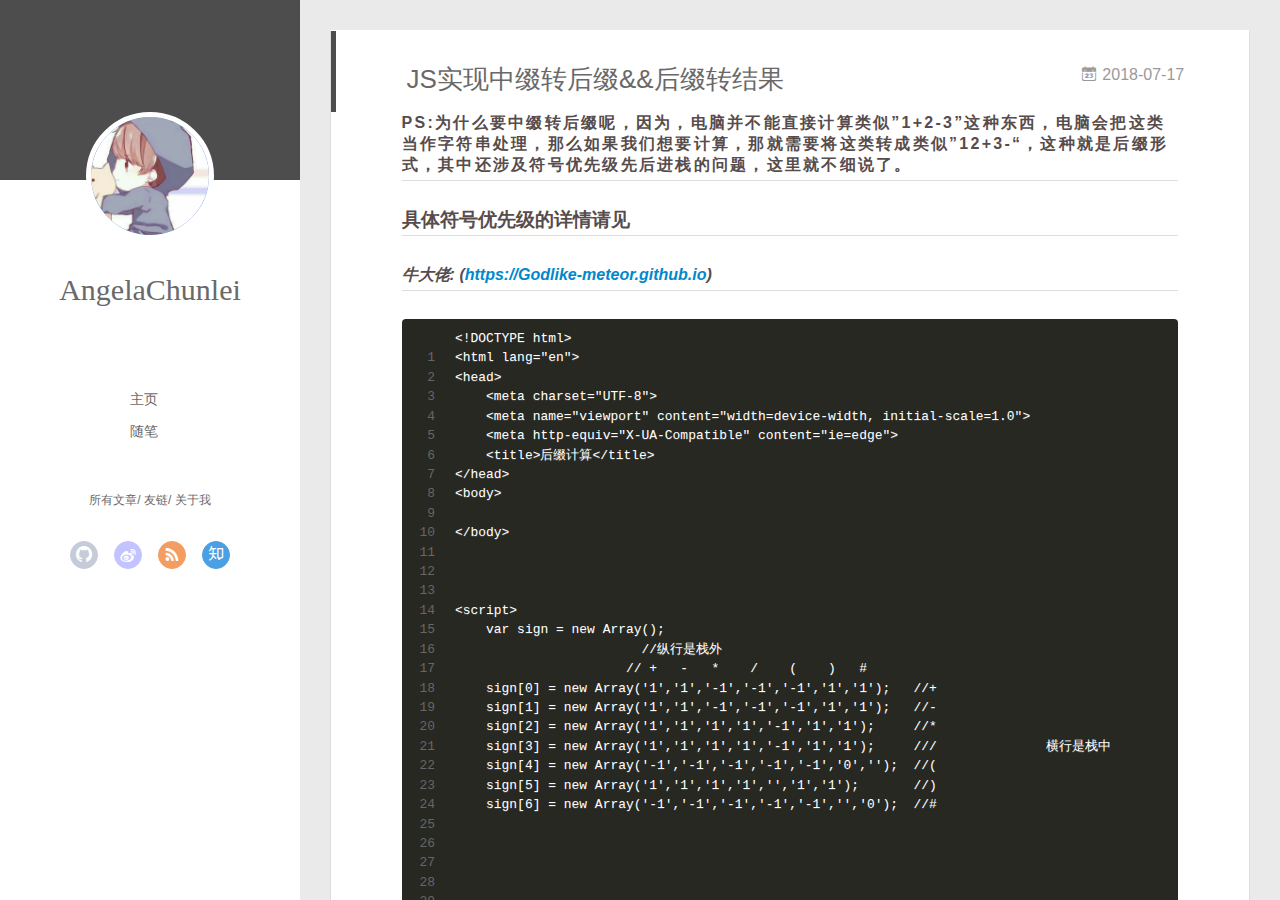
==== commit 0ab300d9: "Site updated: 2018-07-18 10:11:20" ====
--- a/index.html
+++ b/index.html
@@ -172,7 +172,7 @@
     
     <div class="article-entry" itemprop="articleBody">
       
-        <h4 id="Ps-为什么要中缀转后缀呢，因为，电脑并不能直接计算类似”1-2-3”这种东西，电脑会把这类当作字符串处理，那么如果我们想要计算，那就需要将这类转成类似”12-3-“，这种就是后缀形式，其中还涉及符号优先级先后进栈的问题，这里就不细说了。"><a href="#Ps-为什么要中缀转后缀呢，因为，电脑并不能直接计算类似”1-2-3”这种东西，电脑会把这类当作字符串处理，那么如果我们想要计算，那就需要将这类转成类似”12-3-“，这种就是后缀形式，其中还涉及符号优先级先后进栈的问题，这里就不细说了。" class="headerlink" title="Ps:为什么要中缀转后缀呢，因为，电脑并不能直接计算类似”1+2-3”这种东西，电脑会把这类当作字符串处理，那么如果我们想要计算，那就需要将这类转成类似”12+3-“，这种就是后缀形式，其中还涉及符号优先级先后进栈的问题，这里就不细说了。"></a>Ps:为什么要中缀转后缀呢，因为，电脑并不能直接计算类似”1+2-3”这种东西，电脑会把这类当作字符串处理，那么如果我们想要计算，那就需要将这类转成类似”12+3-“，这种就是后缀形式，其中还涉及符号优先级先后进栈的问题，这里就不细说了。</h4><h3 id="具体符号优先级的详情请见"><a href="#具体符号优先级的详情请见" class="headerlink" title="具体符号优先级的详情请见"></a>具体符号优先级的详情请见</h3><h6 id="牛大佬-https-Godlike-meteor-github-io"><a href="#牛大佬-https-Godlike-meteor-github-io" class="headerlink" title="牛大佬: (https://Godlike-meteor.github.io)"></a>牛大佬: (<a href="https://Godlike-meteor.github.io" target="_blank" rel="noopener">https://Godlike-meteor.github.io</a>)</h6><figure class="highlight plain"><table><tr><td class="gutter"><pre><span class="line">1</span><br><span class="line">2</span><br><span class="line">3</span><br><span class="line">4</span><br><span class="line">5</span><br><span class="line">6</span><br><span class="line">7</span><br><span class="line">8</span><br><span class="line">9</span><br><span class="line">10</span><br><span class="line">11</span><br><span class="line">12</span><br><span class="line">13</span><br><span class="line">14</span><br><span class="line">15</span><br><span class="line">16</span><br><span class="line">17</span><br><span class="line">18</span><br><span class="line">19</span><br><span class="line">20</span><br><span class="line">21</span><br><span class="line">22</span><br><span class="line">23</span><br><span class="line">24</span><br><span class="line">25</span><br><span class="line">26</span><br><span class="line">27</span><br><span class="line">28</span><br><span class="line">29</span><br><span class="line">30</span><br><span class="line">31</span><br><span class="line">32</span><br><span class="line">33</span><br><span class="line">34</span><br><span class="line">35</span><br><span class="line">36</span><br><span class="line">37</span><br><span class="line">38</span><br><span class="line">39</span><br><span class="line">40</span><br><span class="line">41</span><br><span class="line">42</span><br><span class="line">43</span><br><span class="line">44</span><br><span class="line">45</span><br><span class="line">46</span><br><span class="line">47</span><br><span class="line">48</span><br><span class="line">49</span><br><span class="line">50</span><br><span class="line">51</span><br><span class="line">52</span><br><span class="line">53</span><br><span class="line">54</span><br><span class="line">55</span><br><span class="line">56</span><br><span class="line">57</span><br><span class="line">58</span><br><span class="line">59</span><br><span class="line">60</span><br><span class="line">61</span><br><span class="line">62</span><br><span class="line">63</span><br><span class="line">64</span><br><span class="line">65</span><br><span class="line">66</span><br><span class="line">67</span><br><span class="line">68</span><br><span class="line">69</span><br><span class="line">70</span><br><span class="line">71</span><br><span class="line">72</span><br><span class="line">73</span><br><span class="line">74</span><br><span class="line">75</span><br><span class="line">76</span><br><span class="line">77</span><br><span class="line">78</span><br><span class="line">79</span><br><span class="line">80</span><br><span class="line">81</span><br><span class="line">82</span><br><span class="line">83</span><br><span class="line">84</span><br><span class="line">85</span><br><span class="line">86</span><br><span class="line">87</span><br><span class="line">88</span><br><span class="line">89</span><br><span class="line">90</span><br><span class="line">91</span><br><span class="line">92</span><br><span class="line">93</span><br><span class="line">94</span><br><span class="line">95</span><br><span class="line">96</span><br><span class="line">97</span><br><span class="line">98</span><br><span class="line">99</span><br><span class="line">100</span><br><span class="line">101</span><br><span class="line">102</span><br><span class="line">103</span><br><span class="line">104</span><br><span class="line">105</span><br><span class="line">106</span><br><span class="line">107</span><br><span class="line">108</span><br><span class="line">109</span><br><span class="line">110</span><br><span class="line">111</span><br><span class="line">112</span><br><span class="line">113</span><br><span class="line">114</span><br><span class="line">115</span><br><span class="line">116</span><br><span class="line">117</span><br><span class="line">118</span><br><span class="line">119</span><br><span class="line">120</span><br><span class="line">121</span><br><span class="line">122</span><br><span class="line">123</span><br><span class="line">124</span><br><span class="line">125</span><br><span class="line">126</span><br><span class="line">127</span><br><span class="line">128</span><br><span class="line">129</span><br><span class="line">130</span><br><span class="line">131</span><br><span class="line">132</span><br><span class="line">133</span><br><span class="line">134</span><br></pre></td><td class="code"><pre><span class="line">&lt;!DOCTYPE html&gt;</span><br><span class="line">&lt;html lang=&quot;en&quot;&gt;</span><br><span class="line">&lt;head&gt;</span><br><span class="line">    &lt;meta charset=&quot;UTF-8&quot;&gt;</span><br><span class="line">    &lt;meta name=&quot;viewport&quot; content=&quot;width=device-width, initial-scale=1.0&quot;&gt;</span><br><span class="line">    &lt;meta http-equiv=&quot;X-UA-Compatible&quot; content=&quot;ie=edge&quot;&gt;</span><br><span class="line">    &lt;title&gt;后缀计算&lt;/title&gt;</span><br><span class="line">&lt;/head&gt;</span><br><span class="line">&lt;body&gt;</span><br><span class="line">    </span><br><span class="line">&lt;/body&gt;</span><br><span class="line"></span><br><span class="line"></span><br><span class="line"></span><br><span class="line">&lt;script&gt;</span><br><span class="line">    var sign = new Array();</span><br><span class="line">                        //纵行是栈外</span><br><span class="line">                      // +   -   *    /    (    )   #</span><br><span class="line">    sign[0] = new Array(&apos;1&apos;,&apos;1&apos;,&apos;-1&apos;,&apos;-1&apos;,&apos;-1&apos;,&apos;1&apos;,&apos;1&apos;);   //+</span><br><span class="line">    sign[1] = new Array(&apos;1&apos;,&apos;1&apos;,&apos;-1&apos;,&apos;-1&apos;,&apos;-1&apos;,&apos;1&apos;,&apos;1&apos;);   //-</span><br><span class="line">    sign[2] = new Array(&apos;1&apos;,&apos;1&apos;,&apos;1&apos;,&apos;1&apos;,&apos;-1&apos;,&apos;1&apos;,&apos;1&apos;);     //*</span><br><span class="line">    sign[3] = new Array(&apos;1&apos;,&apos;1&apos;,&apos;1&apos;,&apos;1&apos;,&apos;-1&apos;,&apos;1&apos;,&apos;1&apos;);     ///              横行是栈中</span><br><span class="line">    sign[4] = new Array(&apos;-1&apos;,&apos;-1&apos;,&apos;-1&apos;,&apos;-1&apos;,&apos;-1&apos;,&apos;0&apos;,&apos;&apos;);  //(</span><br><span class="line">    sign[5] = new Array(&apos;1&apos;,&apos;1&apos;,&apos;1&apos;,&apos;1&apos;,&apos;&apos;,&apos;1&apos;,&apos;1&apos;);       //)</span><br><span class="line">    sign[6] = new Array(&apos;-1&apos;,&apos;-1&apos;,&apos;-1&apos;,&apos;-1&apos;,&apos;-1&apos;,&apos;&apos;,&apos;0&apos;);  //#</span><br><span class="line"></span><br><span class="line"></span><br><span class="line"></span><br><span class="line"></span><br><span class="line"></span><br><span class="line"></span><br><span class="line"></span><br><span class="line"></span><br><span class="line"></span><br><span class="line"></span><br><span class="line"></span><br><span class="line">    var fuhao = [&apos;#&apos;];//记录符号的数组</span><br><span class="line">    var figure = [];//记录数字的数组</span><br><span class="line">    var middleToBehind = function(character)&#123;这个是中缀转后缀</span><br><span class="line">        for(var i = 0; i &lt; character.length ; i++)&#123;</span><br><span class="line">            if(character[i] &gt;= &apos;0&apos; &amp;&amp; character[i] &lt;= &apos;9&apos;)&#123;</span><br><span class="line">                figure.push(character[i]);</span><br><span class="line">            &#125;</span><br><span class="line">            if(character[i] &lt; &apos;0&apos; || character[i] &gt; &apos;9&apos;)&#123;</span><br><span class="line">                while(fuhao.length &gt; 0)&#123;</span><br><span class="line">                    var hh = Sign(fuhao[fuhao.length-1],character[i]);</span><br><span class="line">                    if(hh == 1)&#123;</span><br><span class="line">                        var temp = fuhao.pop();</span><br><span class="line">                        figure.push(temp);</span><br><span class="line">                        continue;</span><br><span class="line">                    &#125;</span><br><span class="line">                    else if(hh == -1)&#123;</span><br><span class="line">                        fuhao.push(character[i]);</span><br><span class="line">                        break;</span><br><span class="line">                    &#125;</span><br><span class="line">                    else if(hh == 0)&#123;</span><br><span class="line"></span><br><span class="line">                        fuhao.push(character[i]);</span><br><span class="line">                        break;</span><br><span class="line">                    &#125;</span><br><span class="line">                &#125;</span><br><span class="line">            &#125;</span><br><span class="line">        &#125;</span><br><span class="line">        console.log(figure);</span><br><span class="line">    &#125;</span><br><span class="line">    var BehindToResult = function()&#123;//这个是后缀转结果</span><br><span class="line">        var doit = [];</span><br><span class="line">        var heihei;</span><br><span class="line">            for(var i = 0 ; i &lt; figure.length; i++)&#123;</span><br><span class="line">                // if(figure[i] &gt;= 0 || figure[i] &lt;= 9)&#123;  这句话也是可以实现将数字压入栈内</span><br><span class="line">                if(!isNaN(figure[i]))&#123;    //isNan()</span><br><span class="line">                    doit.push(figure[i]);</span><br><span class="line">                    </span><br><span class="line">                    // if(figure[i] == &apos;+&apos;)</span><br><span class="line">                    //     var heihei = parseFloat(figure[i-2]) + parseFloat(figure[i-1]);</span><br><span class="line">                    // else if(figure[i] == &apos;-&apos;)</span><br><span class="line">                    //     var heihei = parseFloat(figure[i-2]) - parseFloat(figure[i-1]);</span><br><span class="line">                    // else if(figure[i] == &apos;*&apos;)</span><br><span class="line">                    //     var heihei = parseFloat(figure[i-2]) * parseFloat(figure[i-1]);</span><br><span class="line">                    // else if(figure[i] == &apos;/&apos;)</span><br><span class="line">                    //     var heihei = parseFloat(figure[i-2]) / parseFloat(figure[i-1]);</span><br><span class="line">                &#125;</span><br><span class="line">                else&#123;</span><br><span class="line">                    var second = parseFloat(doit.pop());</span><br><span class="line">                    var first = parseFloat(doit.pop());</span><br><span class="line">                    if(figure[i] == &apos;+&apos;)</span><br><span class="line">                        heihei = first + second;</span><br><span class="line">                    else if(figure[i] == &apos;-&apos;)</span><br><span class="line">                        heihei = first - second;</span><br><span class="line">                    else if(figure[i] == &apos;*&apos;)</span><br><span class="line">                        heihei = first * second;</span><br><span class="line">                    else if(figure[i] == &apos;/&apos;)</span><br><span class="line">                        heihei = first / second;</span><br><span class="line">                    doit.push(heihei);</span><br><span class="line">                &#125;</span><br><span class="line">            &#125;</span><br><span class="line">        </span><br><span class="line">        console.log(heihei);</span><br><span class="line">    &#125;</span><br><span class="line"></span><br><span class="line"></span><br><span class="line"></span><br><span class="line"></span><br><span class="line">    function Sign(a,b)&#123;//这个是比较函数 联系之前的优先值得表判断是否进栈</span><br><span class="line">        var str = [&apos;+&apos;,&apos;-&apos;,&apos;*&apos;,&apos;/&apos;,&apos;(&apos;,&apos;)&apos;,&apos;#&apos;];</span><br><span class="line">        var str1;</span><br><span class="line">        var str2;</span><br><span class="line">        for(var i=0;i&lt;7;i++)&#123;</span><br><span class="line">            if(a == str[i])&#123;</span><br><span class="line">                str1 = i;</span><br><span class="line">            &#125;</span><br><span class="line">            if(b == str[i])&#123;</span><br><span class="line">                str2 = i;</span><br><span class="line">            &#125;</span><br><span class="line">        &#125;</span><br><span class="line">        var count = sign[str1][str2];</span><br><span class="line">        return count;</span><br><span class="line">    &#125;</span><br><span class="line"></span><br><span class="line"></span><br><span class="line"></span><br><span class="line"></span><br><span class="line"></span><br><span class="line"></span><br><span class="line"></span><br><span class="line"></span><br><span class="line"></span><br><span class="line">    middleToBehind(&quot;1+2*5#&quot;);</span><br><span class="line">    BehindToResult();    </span><br><span class="line"></span><br><span class="line"></span><br><span class="line"></span><br><span class="line">&lt;/script&gt;</span><br><span class="line">&lt;/html&gt;</span><br></pre></td></tr></table></figure>
+        <h4 id="Ps-为什么要中缀转后缀呢，因为，电脑并不能直接计算类似”1-2-3”这种东西，电脑会把这类当作字符串处理，那么如果我们想要计算，那就需要将这类转成类似”12-3-“，这种就是后缀形式，其中还涉及符号优先级先后进栈的问题，这里就不细说了。"><a href="#Ps-为什么要中缀转后缀呢，因为，电脑并不能直接计算类似”1-2-3”这种东西，电脑会把这类当作字符串处理，那么如果我们想要计算，那就需要将这类转成类似”12-3-“，这种就是后缀形式，其中还涉及符号优先级先后进栈的问题，这里就不细说了。" class="headerlink" title="Ps:为什么要中缀转后缀呢，因为，电脑并不能直接计算类似”1+2-3”这种东西，电脑会把这类当作字符串处理，那么如果我们想要计算，那就需要将这类转成类似”12+3-“，这种就是后缀形式，其中还涉及符号优先级先后进栈的问题，这里就不细说了。"></a>Ps:为什么要中缀转后缀呢，因为，电脑并不能直接计算类似”1+2-3”这种东西，电脑会把这类当作字符串处理，那么如果我们想要计算，那就需要将这类转成类似”12+3-“，这种就是后缀形式，其中还涉及符号优先级先后进栈的问题，这里就不细说了。</h4><h3 id="具体符号优先级的详情请见"><a href="#具体符号优先级的详情请见" class="headerlink" title="具体符号优先级的详情请见"></a>具体符号优先级的详情请见</h3><h6 id="牛大佬-https-Godlike-meteor-github-io"><a href="#牛大佬-https-Godlike-meteor-github-io" class="headerlink" title="牛大佬: (https://Godlike-meteor.github.io)"></a>牛大佬: (<a href="https://Godlike-meteor.github.io" target="_blank" rel="noopener">https://Godlike-meteor.github.io</a>)</h6><figure class="highlight plain"><table><tr><td class="gutter"><pre><span class="line">1</span><br><span class="line">2</span><br><span class="line">3</span><br><span class="line">4</span><br><span class="line">5</span><br><span class="line">6</span><br><span class="line">7</span><br><span class="line">8</span><br><span class="line">9</span><br><span class="line">10</span><br><span class="line">11</span><br><span class="line">12</span><br><span class="line">13</span><br><span class="line">14</span><br><span class="line">15</span><br><span class="line">16</span><br><span class="line">17</span><br><span class="line">18</span><br><span class="line">19</span><br><span class="line">20</span><br><span class="line">21</span><br><span class="line">22</span><br><span class="line">23</span><br><span class="line">24</span><br><span class="line">25</span><br><span class="line">26</span><br><span class="line">27</span><br><span class="line">28</span><br><span class="line">29</span><br><span class="line">30</span><br><span class="line">31</span><br><span class="line">32</span><br><span class="line">33</span><br><span class="line">34</span><br><span class="line">35</span><br><span class="line">36</span><br><span class="line">37</span><br><span class="line">38</span><br><span class="line">39</span><br><span class="line">40</span><br><span class="line">41</span><br><span class="line">42</span><br><span class="line">43</span><br><span class="line">44</span><br><span class="line">45</span><br><span class="line">46</span><br><span class="line">47</span><br><span class="line">48</span><br><span class="line">49</span><br><span class="line">50</span><br><span class="line">51</span><br><span class="line">52</span><br><span class="line">53</span><br><span class="line">54</span><br><span class="line">55</span><br><span class="line">56</span><br><span class="line">57</span><br><span class="line">58</span><br><span class="line">59</span><br><span class="line">60</span><br><span class="line">61</span><br><span class="line">62</span><br><span class="line">63</span><br><span class="line">64</span><br><span class="line">65</span><br><span class="line">66</span><br><span class="line">67</span><br><span class="line">68</span><br><span class="line">69</span><br><span class="line">70</span><br><span class="line">71</span><br><span class="line">72</span><br><span class="line">73</span><br><span class="line">74</span><br><span class="line">75</span><br><span class="line">76</span><br><span class="line">77</span><br><span class="line">78</span><br><span class="line">79</span><br><span class="line">80</span><br><span class="line">81</span><br><span class="line">82</span><br><span class="line">83</span><br><span class="line">84</span><br><span class="line">85</span><br><span class="line">86</span><br><span class="line">87</span><br><span class="line">88</span><br><span class="line">89</span><br><span class="line">90</span><br><span class="line">91</span><br><span class="line">92</span><br><span class="line">93</span><br><span class="line">94</span><br><span class="line">95</span><br><span class="line">96</span><br><span class="line">97</span><br><span class="line">98</span><br><span class="line">99</span><br><span class="line">100</span><br><span class="line">101</span><br><span class="line">102</span><br><span class="line">103</span><br><span class="line">104</span><br><span class="line">105</span><br><span class="line">106</span><br><span class="line">107</span><br><span class="line">108</span><br><span class="line">109</span><br><span class="line">110</span><br><span class="line">111</span><br><span class="line">112</span><br><span class="line">113</span><br><span class="line">114</span><br><span class="line">115</span><br><span class="line">116</span><br><span class="line">117</span><br><span class="line">118</span><br><span class="line">119</span><br><span class="line">120</span><br><span class="line">121</span><br><span class="line">122</span><br><span class="line">123</span><br><span class="line">124</span><br><span class="line">125</span><br><span class="line">126</span><br><span class="line">127</span><br><span class="line">128</span><br><span class="line">129</span><br><span class="line">130</span><br><span class="line">131</span><br><span class="line">132</span><br><span class="line">133</span><br><span class="line">134</span><br><span class="line">135</span><br><span class="line">136</span><br><span class="line">137</span><br><span class="line">138</span><br><span class="line">139</span><br><span class="line">140</span><br><span class="line">141</span><br><span class="line">142</span><br><span class="line">143</span><br></pre></td><td class="code"><pre><span class="line">&lt;!DOCTYPE html&gt;</span><br><span class="line">&lt;html lang=&quot;en&quot;&gt;</span><br><span class="line">&lt;head&gt;</span><br><span class="line">    &lt;meta charset=&quot;UTF-8&quot;&gt;</span><br><span class="line">    &lt;meta name=&quot;viewport&quot; content=&quot;width=device-width, initial-scale=1.0&quot;&gt;</span><br><span class="line">    &lt;meta http-equiv=&quot;X-UA-Compatible&quot; content=&quot;ie=edge&quot;&gt;</span><br><span class="line">    &lt;title&gt;后缀计算&lt;/title&gt;</span><br><span class="line">&lt;/head&gt;</span><br><span class="line">&lt;body&gt;</span><br><span class="line">    </span><br><span class="line">&lt;/body&gt;</span><br><span class="line"></span><br><span class="line"></span><br><span class="line"></span><br><span class="line">&lt;script&gt;</span><br><span class="line">    var sign = new Array();</span><br><span class="line">                        //纵行是栈外</span><br><span class="line">                      // +   -   *    /    (    )   #</span><br><span class="line">    sign[0] = new Array(&apos;1&apos;,&apos;1&apos;,&apos;-1&apos;,&apos;-1&apos;,&apos;-1&apos;,&apos;1&apos;,&apos;1&apos;);   //+</span><br><span class="line">    sign[1] = new Array(&apos;1&apos;,&apos;1&apos;,&apos;-1&apos;,&apos;-1&apos;,&apos;-1&apos;,&apos;1&apos;,&apos;1&apos;);   //-</span><br><span class="line">    sign[2] = new Array(&apos;1&apos;,&apos;1&apos;,&apos;1&apos;,&apos;1&apos;,&apos;-1&apos;,&apos;1&apos;,&apos;1&apos;);     //*</span><br><span class="line">    sign[3] = new Array(&apos;1&apos;,&apos;1&apos;,&apos;1&apos;,&apos;1&apos;,&apos;-1&apos;,&apos;1&apos;,&apos;1&apos;);     ///              横行是栈中</span><br><span class="line">    sign[4] = new Array(&apos;-1&apos;,&apos;-1&apos;,&apos;-1&apos;,&apos;-1&apos;,&apos;-1&apos;,&apos;0&apos;,&apos;&apos;);  //(</span><br><span class="line">    sign[5] = new Array(&apos;1&apos;,&apos;1&apos;,&apos;1&apos;,&apos;1&apos;,&apos;&apos;,&apos;1&apos;,&apos;1&apos;);       //)</span><br><span class="line">    sign[6] = new Array(&apos;-1&apos;,&apos;-1&apos;,&apos;-1&apos;,&apos;-1&apos;,&apos;-1&apos;,&apos;&apos;,&apos;0&apos;);  //#</span><br><span class="line"></span><br><span class="line"></span><br><span class="line"></span><br><span class="line"></span><br><span class="line"></span><br><span class="line"></span><br><span class="line"></span><br><span class="line"></span><br><span class="line"></span><br><span class="line"></span><br><span class="line"></span><br><span class="line">    var fuhao = [&apos;#&apos;];//记录符号的数组</span><br><span class="line">    var figure = [];//记录数字的数组</span><br><span class="line">    var middleToBehind = function(character)&#123;</span><br><span class="line">        for(var i = 0; i &lt; character.length ; i++)&#123;</span><br><span class="line">            if(character[i] &gt;= &apos;0&apos; &amp;&amp; character[i] &lt;= &apos;9&apos;)&#123;</span><br><span class="line">                figure.push(character[i]);</span><br><span class="line">            &#125;</span><br><span class="line">            if(character[i] &lt; &apos;0&apos; || character[i] &gt; &apos;9&apos;)&#123;</span><br><span class="line">                if(character[i] == &apos;(&apos; || character[i] == &apos;&#123;&apos; || character[i] == &apos;[&apos;)&#123;</span><br><span class="line">                    fuhao.push(character[i]);</span><br><span class="line">                    continue;</span><br><span class="line">                &#125;</span><br><span class="line">                while(fuhao.length &gt; 0)&#123;</span><br><span class="line">                    var hh = Sign(fuhao[fuhao.length-1],character[i]);</span><br><span class="line">                    if(hh == 1)&#123;</span><br><span class="line">                        var temp = fuhao.pop();</span><br><span class="line">                        figure.push(temp);</span><br><span class="line">                        continue;</span><br><span class="line">                    &#125;</span><br><span class="line">                    else if(hh == -1)&#123;</span><br><span class="line">                        fuhao.push(character[i]);</span><br><span class="line">                        break;</span><br><span class="line">                    &#125;</span><br><span class="line">                    else if(hh == 0)&#123;</span><br><span class="line">                        if(character[i] != &apos;&#125;&apos; &amp;&amp; character[i] != &apos;)&apos; &amp;&amp; character[i] != &apos;]&apos;)&#123;</span><br><span class="line">                            fuhao.push(character[i]);</span><br><span class="line">                            break;</span><br><span class="line">                        &#125;</span><br><span class="line">                        else&#123;</span><br><span class="line">                            console.log(fuhao);</span><br><span class="line">                            if(fuhao.pop() == &apos;(&apos; || fuhao.pop() == &apos;[&apos; || fuhao.pop() == &apos;&#123;&apos;)&#123;</span><br><span class="line">                                // console.log(fuhao);</span><br><span class="line">                                // fuhao.pop();</span><br><span class="line">                                // console.log(fuhao);</span><br><span class="line">                                break;</span><br><span class="line">                            &#125;</span><br><span class="line">                        &#125;</span><br><span class="line">                    &#125;</span><br><span class="line">                &#125;</span><br><span class="line">            &#125;</span><br><span class="line">        &#125;</span><br><span class="line">        console.log(figure);</span><br><span class="line">    &#125;</span><br><span class="line">    var BehindToResult = function()&#123;</span><br><span class="line">        var doit = [];</span><br><span class="line">        var heihei;</span><br><span class="line">            for(var i = 0 ; i &lt; figure.length; i++)&#123;</span><br><span class="line">                // if(figure[i] &gt;= 0 || figure[i] &lt;= 9)&#123;  这句话也是可以实现将数字压入栈内</span><br><span class="line">                if(!isNaN(figure[i]))&#123;    //isNan()</span><br><span class="line">                    doit.push(figure[i]);</span><br><span class="line">                    </span><br><span class="line">                    </span><br><span class="line">                &#125;</span><br><span class="line">                else&#123;</span><br><span class="line">                    var second = parseFloat(doit.pop());</span><br><span class="line">                    var first = parseFloat(doit.pop());</span><br><span class="line">                    if(figure[i] == &apos;+&apos;)</span><br><span class="line">                        heihei = first + second;</span><br><span class="line">                    else if(figure[i] == &apos;-&apos;)</span><br><span class="line">                        heihei = first - second;</span><br><span class="line">                    else if(figure[i] == &apos;*&apos;)</span><br><span class="line">                        heihei = first * second;</span><br><span class="line">                    else if(figure[i] == &apos;/&apos;)</span><br><span class="line">                        heihei = first / second;</span><br><span class="line">                    doit.push(heihei);</span><br><span class="line">                &#125;</span><br><span class="line">            &#125;</span><br><span class="line">        </span><br><span class="line">        console.log(heihei);</span><br><span class="line">        console.log(fuhao);</span><br><span class="line">    &#125;</span><br><span class="line"></span><br><span class="line"></span><br><span class="line"></span><br><span class="line"></span><br><span class="line">    function Sign(a,b)&#123;//这个是比较函数 联系之前的优先值得表判断是否进栈</span><br><span class="line">        var str = [&apos;+&apos;,&apos;-&apos;,&apos;*&apos;,&apos;/&apos;,&apos;(&apos;,&apos;)&apos;,&apos;#&apos;];</span><br><span class="line">        var str1;</span><br><span class="line">        var str2;</span><br><span class="line">        for(var i=0;i&lt;7;i++)&#123;</span><br><span class="line">            if(a == str[i])&#123;</span><br><span class="line">                str1 = i;</span><br><span class="line">            &#125;</span><br><span class="line">            if(b == str[i])&#123;</span><br><span class="line">                str2 = i;</span><br><span class="line">            &#125;</span><br><span class="line">        &#125;</span><br><span class="line">        var count = sign[str1][str2];</span><br><span class="line">        return count;</span><br><span class="line">    &#125;</span><br><span class="line"></span><br><span class="line"></span><br><span class="line"></span><br><span class="line"></span><br><span class="line"></span><br><span class="line"></span><br><span class="line"></span><br><span class="line"></span><br><span class="line"></span><br><span class="line">    // middleToBehind(&quot;1+2*5#&quot;);</span><br><span class="line">    middleToBehind(&quot;1+2+3+(3*(5+1))-(3*5)*(1+2)+(3*6-2)#&quot;);</span><br><span class="line">    BehindToResult();    </span><br><span class="line"></span><br><span class="line"></span><br><span class="line"></span><br><span class="line">&lt;/script&gt;</span><br><span class="line">&lt;/html&gt;</span><br></pre></td></tr></table></figure>
       
 
       
@@ -180,6 +180,25 @@
     <div class="article-info article-info-index">
       
       
+	<div class="article-tag tagcloud">
+		<i class="icon-price-tags icon"></i>
+		<ul class="article-tag-list">
+			 
+        		<li class="article-tag-list-item">
+        			<a href="javascript:void(0)" class="js-tag article-tag-list-link color5">数据结构</a>
+        		</li>
+      		 
+        		<li class="article-tag-list-item">
+        			<a href="javascript:void(0)" class="js-tag article-tag-list-link color3">中缀</a>
+        		</li>
+      		 
+        		<li class="article-tag-list-item">
+        			<a href="javascript:void(0)" class="js-tag article-tag-list-link color3">后缀</a>
+        		</li>
+      		
+		</ul>
+	</div>
+
       
 
       
@@ -244,6 +263,21 @@
     <div class="article-info article-info-index">
       
       
+	<div class="article-tag tagcloud">
+		<i class="icon-price-tags icon"></i>
+		<ul class="article-tag-list">
+			 
+        		<li class="article-tag-list-item">
+        			<a href="javascript:void(0)" class="js-tag article-tag-list-link color5">数据结构</a>
+        		</li>
+      		 
+        		<li class="article-tag-list-item">
+        			<a href="javascript:void(0)" class="js-tag article-tag-list-link color3">链表</a>
+        		</li>
+      		
+		</ul>
+	</div>
+
       
 
       
@@ -441,6 +475,38 @@
             <input type="checkbox" q-on="click:toggleTag(e)" q-attr="checked:showTags">
           </label>
           <ul class="article-tag-list" q-show="showTags">
+             
+              <li class="article-tag-list-item">
+                <a href="javascript:void(0)" class="js-tag color1">-数据结构</a>
+              </li>
+             
+              <li class="article-tag-list-item">
+                <a href="javascript:void(0)" class="js-tag color3">-数据结构 -</a>
+              </li>
+             
+              <li class="article-tag-list-item">
+                <a href="javascript:void(0)" class="js-tag color3">-数据结构 -zhong</a>
+              </li>
+             
+              <li class="article-tag-list-item">
+                <a href="javascript:void(0)" class="js-tag color4">-数据结构 -中缀 -后缀</a>
+              </li>
+             
+              <li class="article-tag-list-item">
+                <a href="javascript:void(0)" class="js-tag color5">数据结构</a>
+              </li>
+             
+              <li class="article-tag-list-item">
+                <a href="javascript:void(0)" class="js-tag color3">中缀</a>
+              </li>
+             
+              <li class="article-tag-list-item">
+                <a href="javascript:void(0)" class="js-tag color3">后缀</a>
+              </li>
+             
+              <li class="article-tag-list-item">
+                <a href="javascript:void(0)" class="js-tag color3">链表</a>
+              </li>
             
             <div class="clearfix"></div>
           </ul>
